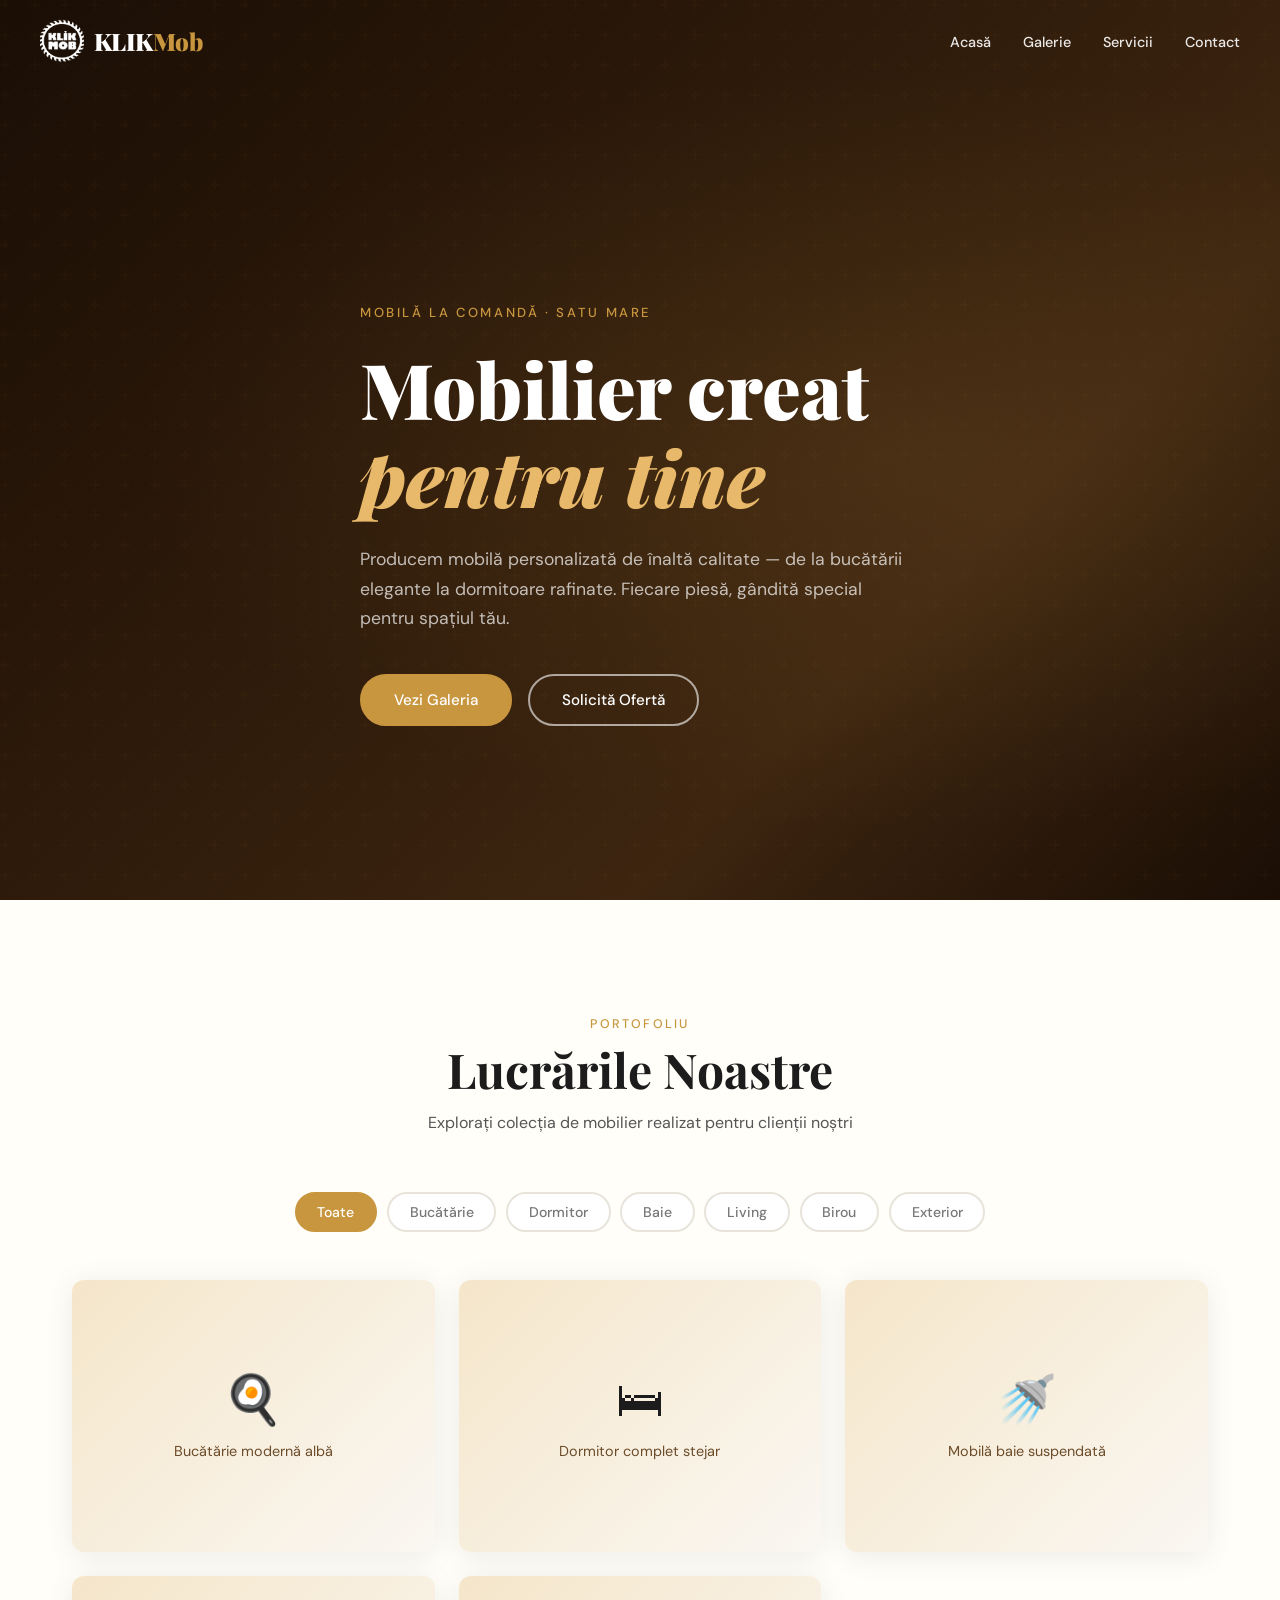
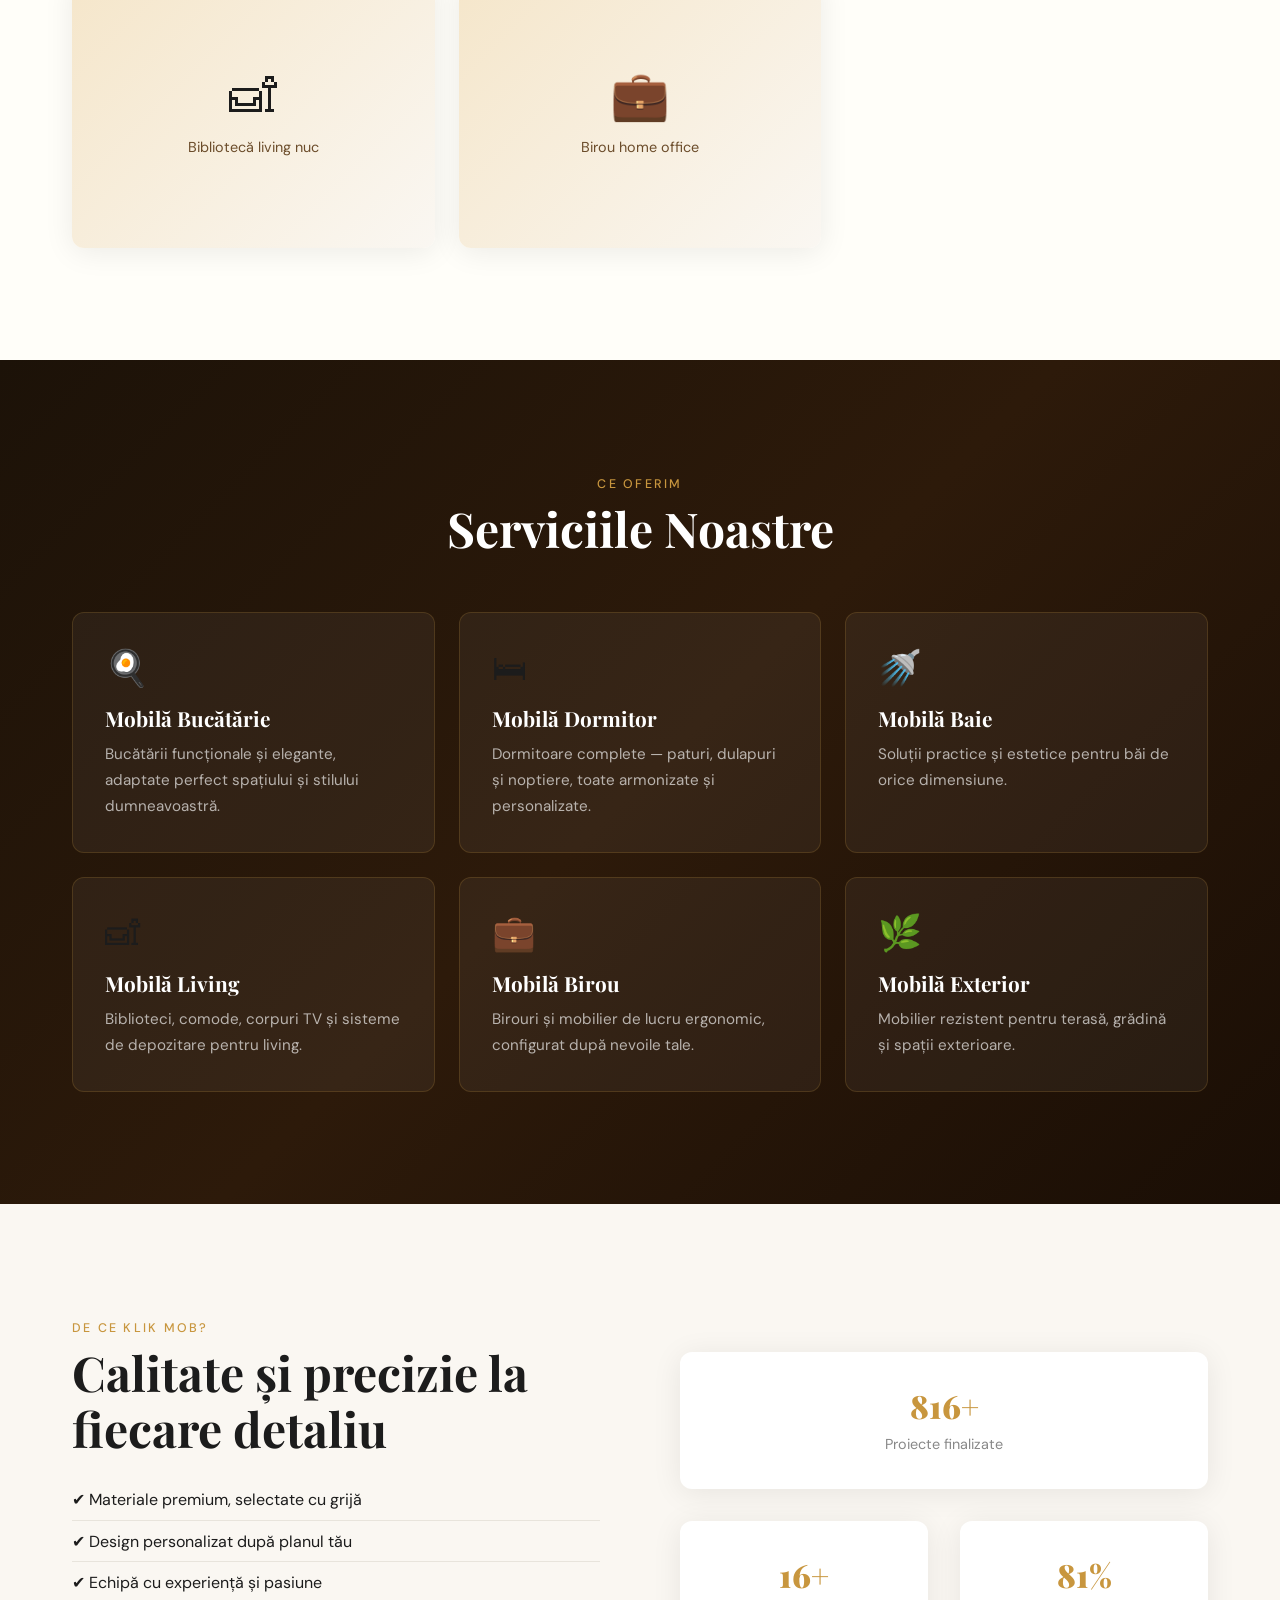
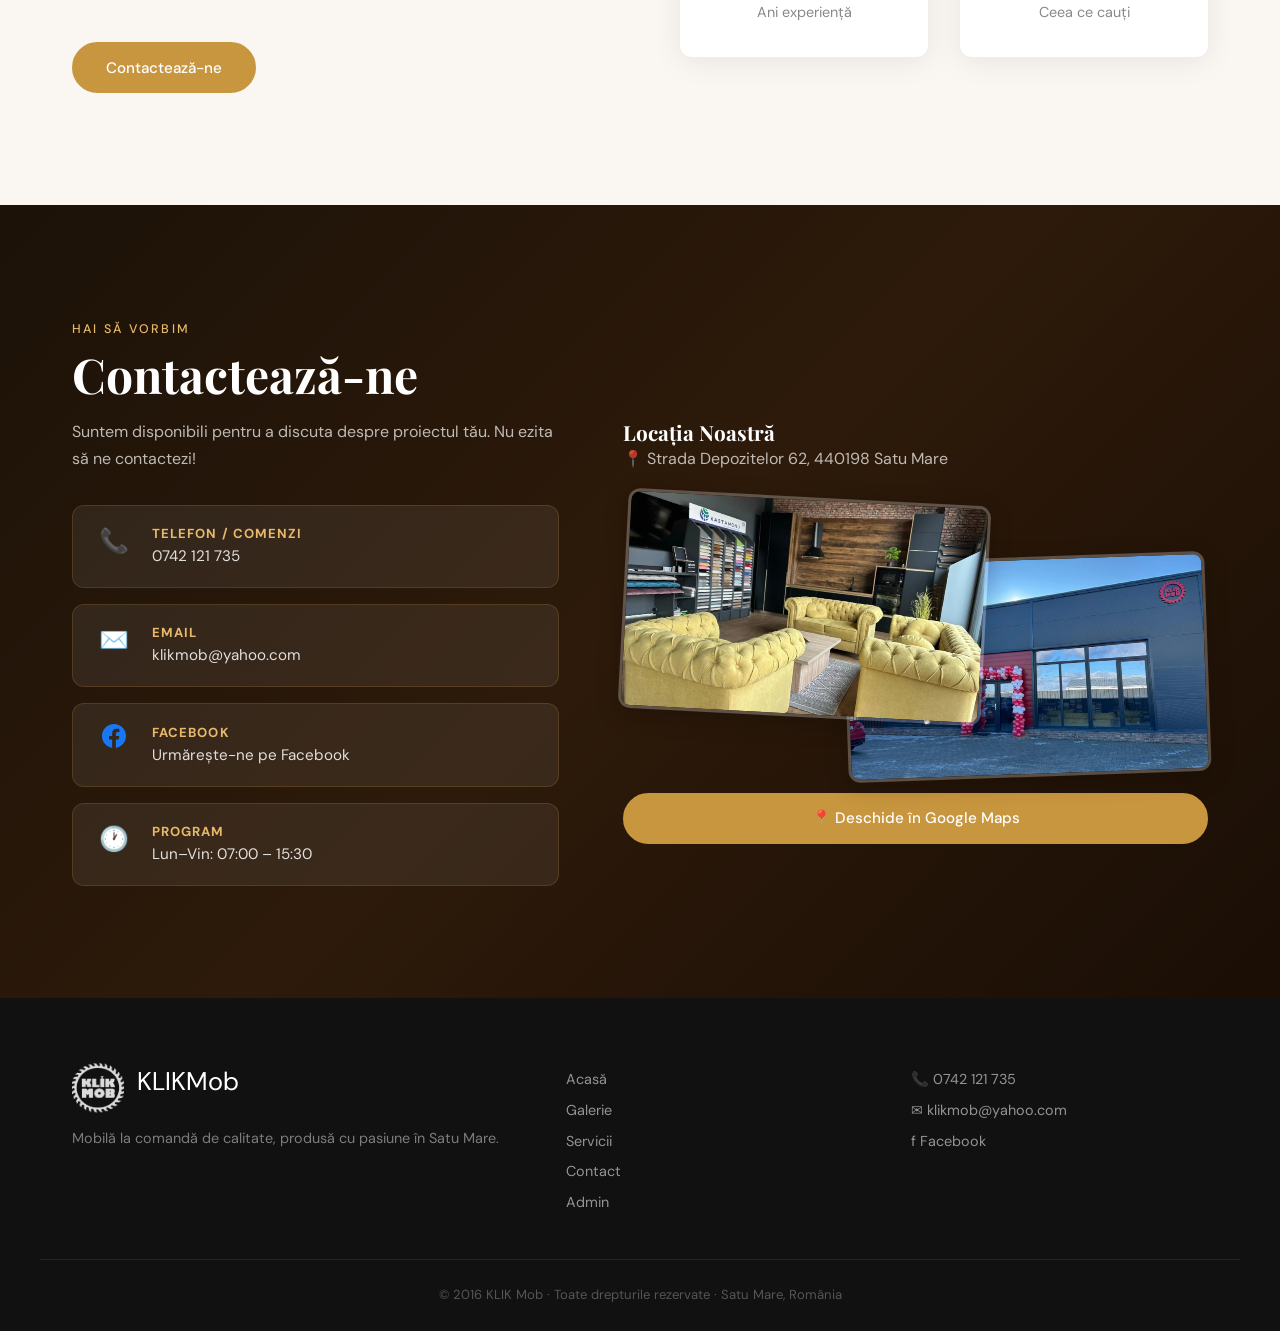
==== index.html @ 7dbe75e8 "Fix: URL curat fara .html si fara #hash" ====
<!DOCTYPE html>
<html lang="ro">

<head>
  <script>
    if (location.pathname.endsWith('index.html'))
      history.replaceState(null, '', '/');
  </script>


  <meta name="geo.region" content="RO-SM">
  <meta name="geo.placename" content="Satu Mare">
  <meta charset="UTF-8">
  <script>if (location.pathname.endsWith('index.html')) history.replaceState(null, '', '/');</script>
  <link rel="icon" type="image/png" href="favicon.png">
  <link rel="apple-touch-icon" href="logo.png">
  <meta name="viewport" content="width=device-width, initial-scale=1.0">
  <title>KLIK Mob — Mobilă la Comandă, Satu Mare</title>
  <meta name="description"
    content="KLIK Mob — mobilă la comandă de calitate în Satu Mare. Bucătării, dormitoare, băi și living personalizate. Contactați-ne la 0742 121 735.">
  <meta name="keywords" content="mobila la comanda, Satu Mare, bucatarie, dormitor, mobilier personalizat">
  <meta property="og:title" content="KLIK Mob — Mobilă la Comandă, Satu Mare">
  <meta property="og:description" content="Producem mobilă personalizată de înaltă calitate în Satu Mare.">
  <meta property="og:image" content="logo.png">
  <link rel="preconnect" href="https://fonts.googleapis.com">
  <link
    href="https://fonts.googleapis.com/css2?family=Playfair+Display:wght@400;700;900&family=DM+Sans:wght@300;400;500&display=swap"
    rel="stylesheet">
  <link rel="stylesheet" href="style.css">


</head>

<body>

  <!-- NAVBAR -->
  <nav class="navbar" id="navbar">
    <div class="nav-inner">
      <a href="#acasa" class="logo-link">
        <img src="logo.png" alt="KLIK Mob" class="nav-logo-img">
        <span class="logo-text">KLIK<em>Mob</em></span>
      </a>
      <button class="hamburger" id="hamburger" aria-label="Meniu">
        <span></span><span></span><span></span>
      </button>
      <ul class="nav-links" id="nav-links">
        <button class="menu-close" id="menuClose">✕</button>
        <li><a href="#acasa">Acasă</a></li>
        <li><a href="#galerie">Galerie</a></li>
        <li><a href="#servicii">Servicii</a></li>
        <li><a href="#contact">Contact</a></li>
      </ul>
    </div>
  </nav>

  <!-- HERO -->
  <section class="hero" id="acasa">
    <div class="hero-bg"></div>
    <div class="hero-content">
      <p class="hero-label">Mobilă la comandă · Satu Mare</p>
      <h1>Mobilier creat<br><em>pentru tine</em></h1>
      <p class="hero-sub">Producem mobilă personalizată de înaltă calitate — de la bucătării elegante la
        dormitoare rafinate. Fiecare piesă, gândită special pentru spațiul tău.</p>
      <div class="hero-btns">
        <a href="#galerie" class="btn btn-primary">Vezi Galeria</a>
        <a href="#contact" class="btn btn-outline">Solicită Ofertă</a>
      </div>
    </div>
  </section>

  <!-- GALERIE -->
  <section class="galerie-section" id="galerie">
    <div class="container">
      <div class="section-header">
        <span class="section-tag">Portofoliu</span>
        <h2>Lucrările Noastre</h2>
        <p>Explorați colecția de mobilier realizat pentru clienții noștri</p>
      </div>
      <div class="tabs">
        <button class="tab-btn active" data-cat="toate">Toate</button>
        <button class="tab-btn" data-cat="bucatarie">Bucătărie</button>
        <button class="tab-btn" data-cat="dormitor">Dormitor</button>
        <button class="tab-btn" data-cat="baie">Baie</button>
        <button class="tab-btn" data-cat="living">Living</button>
        <button class="tab-btn" data-cat="birou">Birou</button>
        <button class="tab-btn" data-cat="exterior">Exterior</button>
      </div>
      <div class="gallery-grid" id="gallery-grid">
        <div class="gallery-empty" id="gallery-empty" style="display:none;">
          <div class="empty-icon">🪑</div>
          <p>Nicio lucrare în această categorie momentan.</p>
        </div>
      </div>
    </div>
  </section>

  <!-- SERVICII -->
  <section class="servicii-section" id="servicii">
    <div class="container">
      <div class="section-header light">
        <span class="section-tag">Ce oferim</span>
        <h2>Serviciile Noastre</h2>
      </div>
      <div class="servicii-grid">
        <div class="serviciu-card">
          <div class="s-icon">🍳</div>
          <h3>Mobilă Bucătărie</h3>
          <p>Bucătării funcționale și elegante, adaptate perfect spațiului și stilului dumneavoastră.</p>
        </div>
        <div class="serviciu-card">
          <div class="s-icon">🛏</div>
          <h3>Mobilă Dormitor</h3>
          <p>Dormitoare complete — paturi, dulapuri și noptiere, toate armonizate și personalizate.</p>
        </div>
        <div class="serviciu-card">
          <div class="s-icon">🚿</div>
          <h3>Mobilă Baie</h3>
          <p>Soluții practice și estetice pentru băi de orice dimensiune.</p>
        </div>
        <div class="serviciu-card">
          <div class="s-icon">🛋</div>
          <h3>Mobilă Living</h3>
          <p>Biblioteci, comode, corpuri TV și sisteme de depozitare pentru living.</p>
        </div>
        <div class="serviciu-card">
          <div class="s-icon">💼</div>
          <h3>Mobilă Birou</h3>
          <p>Birouri și mobilier de lucru ergonomic, configurat după nevoile tale.</p>
        </div>
        <div class="serviciu-card">
          <div class="s-icon">🌿</div>
          <h3>Mobilă Exterior</h3>
          <p>Mobilier rezistent pentru terasă, grădină și spații exterioare.</p>
        </div>
      </div>
    </div>
  </section>

  <!-- DE CE NOI -->
  <section class="denoi-section">
    <div class="container denoi-inner">
      <div class="denoi-text">
        <span class="section-tag">De ce KLIK Mob?</span>
        <h2>Calitate și precizie la fiecare detaliu</h2>
        <ul class="check-list">
          <li>✔ Materiale premium, selectate cu grijă</li>
          <li>✔ Design personalizat după planul tău</li>
          <li>✔ Echipă cu experiență și pasiune</li>
          <!--<li>✔ Garanție și service post-vânzare</li>-->
        </ul>
        <a href="#contact" class="btn btn-primary">Contactează-ne</a>
      </div>
      <div class="denoi-stats">
        <div class="stat"><span class="stat-num" data-target="1000">0</span><span>+</span>
          <p>Proiecte finalizate</p>
        </div>
        <div class="stat"><span class="stat-num" data-target="20">0</span><span>+</span>
          <p>Ani experiență</p>
        </div>
        <div class="stat"><span class="stat-num" data-target="100">0</span><span>%</span>
          <p>Ceea ce cauți</p>
        </div>
      </div>
    </div>
  </section>

  <!-- CONTACT -->
  <section class="contact-section" id="contact">
    <div class="container contact-inner">

      <!-- STANGA: info contact -->
      <div class="contact-info">
        <span class="section-tag">Hai să vorbim</span>
        <h2>Contactează-ne</h2>
        <p>Suntem disponibili pentru a discuta despre proiectul tău. Nu ezita să ne contactezi!</p>
        <div class="contact-items">
          <a href="tel:0742121735" class="contact-item">
            <div class="c-icon">📞</div>
            <div>
              <strong>Telefon / Comenzi</strong>
              <span>0742 121 735</span>
            </div>
          </a>
          <a href="mailto:klikmob@yahoo.com" class="contact-item">
            <div class="c-icon">✉️</div>
            <div>
              <strong>Email</strong>
              <span>klikmob@yahoo.com</span>
            </div>
          </a>
          <a href="https://www.facebook.com/profile.php?id=100005519327804" target="_blank" class="contact-item">
            <div class="c-icon">
              <svg width="24" height="24" viewBox="0 0 24 24" fill="#1877F2" xmlns="http://www.w3.org/2000/svg">
                <path
                  d="M24 12.073c0-6.627-5.373-12-12-12s-12 5.373-12 12c0 5.99 4.388 10.954 10.125 11.854v-8.385H7.078v-3.47h3.047V9.43c0-3.007 1.792-4.669 4.533-4.669 1.312 0 2.686.235 2.686.235v2.953H15.83c-1.491 0-1.956.925-1.956 1.874v2.25h3.328l-.532 3.47h-2.796v8.385C19.612 23.027 24 18.062 24 12.073z" />
              </svg>
            </div>
            <div>
              <strong>Facebook</strong>
              <span>Urmărește-ne pe Facebook</span>
            </div>
          </a>
          <div class="contact-item">
            <div class="c-icon">🕐</div>
            <div>
              <strong>Program</strong>
              <span>Lun–Vin: 07:00 – 15:30</span>
            </div>
          </div>
        </div>
      </div>

      <!-- DREAPTA: locatie -->
      <div class="contact-map">
        <h3>Locația Noastră</h3>
        <p class="map-address">📍 Strada Depozitelor 62, 440198 Satu Mare</p>
        <div class="showroom-photos">
          <div class="showroom-photo showroom-top">
            <img src="showroom-interior.png" alt="Interior showroom KLIK Mob">
          </div>
          <div class="showroom-photo showroom-bottom">
            <img src="showroom-exterior.png" alt="Exterior showroom KLIK Mob">
          </div>
        </div>
        <a href="https://www.google.com/maps/place/KLIK+MOB/@47.7705233,22.8521067,17z/data=!3m1!4b1!4m6!3m5!1s0x4738077d5aed1965:0xda8eb084faf87229!8m2!3d47.7705233!4d22.8546816!16s%2Fg%2F11xz8t3p97?entry=ttu&g_ep=EgoyMDI2MDQwOC4wIKXMDSoASAFQAw%3D%3D"
          target="_blank" class="btn btn-primary"
          style="margin-top:1rem; width:100%; justify-content:center; display:flex;">
          📍 Deschide în Google Maps
        </a>
      </div>

    </div>
  </section>

  <!-- FOOTER -->
  <footer class="footer">
    <div class="container footer-inner">
      <div class="footer-brand">
        <div class="footer-logo-wrap">
          <img src="logo.png" alt="KLIK Mob" class="footer-logo-img">
          <div class="logo footer-logo-text">KLIK<span>Mob</span></div>
        </div>
        <p>Mobilă la comandă de calitate, produsă cu pasiune în Satu Mare.</p>
      </div>
      <div class="footer-links">
        <a href="#acasa">Acasă</a>
        <a href="#galerie">Galerie</a>
        <a href="#servicii">Servicii</a>
        <a href="#contact">Contact</a>
        <a href="admin.html">Admin</a>
      </div>
      <div class="footer-contact">
        <a href="tel:0742121735">📞 0742 121 735</a>
        <a href="mailto:klikmob@yahoo.com">✉ klikmob@yahoo.com</a>
        <a href="https://www.facebook.com/profile.php?id=100005519327804" target="_blank">f Facebook</a>
      </div>
    </div>
    <div class="footer-bottom">
      <p>© 2016 KLIK Mob · Toate drepturile rezervate · Satu Mare, România</p>
    </div>
  </footer>

  <!-- LIGHTBOX -->
  <div class="lightbox" id="lightbox">
    <button class="lightbox-close" id="lightboxClose">✕</button>
    <button class="lightbox-prev" id="lightboxPrev">‹</button>
    <button class="lightbox-next" id="lightboxNext">›</button>
    <img src="" alt="" id="lightboxImg">
    <div id="lightboxDots"></div>
    <div class="lightbox-caption" id="lightboxCaption"></div>
  </div>

  <script src="data.js"></script>
  <script src="main.js"></script>
</body>

</html>
---- style.css ----
/* =============================================
   KLIK Mob — CSS Principal
   Design: Rafinat, cald, cu accente aurii
   ============================================= */

:root {
  --cream: #FAF7F2;
  --warm-white: #FFFEF9;
  --charcoal: #1C1C1C;
  --dark: #111111;
  --gold: #C8963E;
  --gold-light: #E8B96A;
  --gold-pale: #F5E6CA;
  --brown: #6B4C2A;
  --grey: #888888;
  --grey-light: #E8E4DC;
  --font-display: 'Playfair Display', serif;
  --font-body: 'DM Sans', sans-serif;
  --radius: 12px;
  --shadow: 0 4px 30px rgba(0, 0, 0, 0.08);
  --shadow-hover: 0 12px 50px rgba(0, 0, 0, 0.15);
  --transition: 0.3s cubic-bezier(0.4, 0, 0.2, 1);
}

*,
*::before,
*::after {
  box-sizing: border-box;
  margin: 0;
  padding: 0;
}

html {
  scroll-behavior: smooth;
}

body {
  font-family: var(--font-body);
  background: var(--warm-white);
  color: var(--charcoal);
  overflow-x: hidden;
}

/* ---- TYPOGRAPHY ---- */
h1,
h2,
h3 {
  font-family: var(--font-display);
  line-height: 1.15;
}

h1 {
  font-size: clamp(2.8rem, 6vw, 5.5rem);
  font-weight: 900;
}

h2 {
  font-size: clamp(2rem, 4vw, 3rem);
  font-weight: 700;
}

h3 {
  font-size: 1.3rem;
  font-weight: 700;
}

p {
  line-height: 1.7;
  color: #555;
}

a {
  text-decoration: none;
  color: inherit;
}

.container {
  max-width: 1200px;
  margin: 0 auto;
  padding: 0 2rem;
}

/* ---- BUTTONS ---- */
.btn {
  display: inline-flex;
  align-items: center;
  justify-content: center;
  padding: 0.85rem 2rem;
  border-radius: 50px;
  font-family: var(--font-body);
  font-size: 0.95rem;
  font-weight: 500;
  cursor: pointer;
  transition: var(--transition);
  border: 2px solid transparent;
}

.btn-primary {
  background: var(--gold);
  color: #fff;
  border-color: var(--gold);
}

.btn-primary:hover {
  background: var(--brown);
  border-color: var(--brown);
  transform: translateY(-2px);
  box-shadow: 0 8px 25px rgba(200, 150, 62, 0.4);
}

.btn-outline {
  background: transparent;
  color: #fff;
  border-color: rgba(255, 255, 255, 0.6);
}

.btn-outline:hover {
  background: rgba(255, 255, 255, 0.15);
  border-color: #fff;
}

.full-width {
  width: 100%;
}

/* ---- SECTION HEADERS ---- */
.section-header {
  text-align: center;
  margin-bottom: 3.5rem;
}

.section-header p {
  max-width: 560px;
  margin: 0.75rem auto 0;
}

.section-header.light h2,
.section-header.light p {
  color: #fff;
}

.section-header.light p {
  color: rgba(255, 255, 255, 0.75);
}

.section-tag {
  display: inline-block;
  font-size: 0.78rem;
  font-weight: 500;
  letter-spacing: 0.18em;
  text-transform: uppercase;
  color: var(--gold);
  margin-bottom: 0.6rem;
}

/* ---- NAVBAR ---- */
.navbar {
  position: fixed;
  top: 0;
  left: 0;
  right: 0;
  z-index: 1000;
  padding: 1.2rem 2rem;
  transition: var(--transition);
  background: transparent;
}

.navbar.scrolled {
  background: rgba(255, 254, 249, 0.97);
  backdrop-filter: blur(12px);
  box-shadow: 0 2px 20px rgba(0, 0, 0, 0.08);
  padding: 0.8rem 2rem;
}

.nav-inner {
  max-width: 1200px;
  margin: 0 auto;
  display: flex;
  align-items: center;
  justify-content: space-between;
}

.logo-link {
  display: flex;
  align-items: center;
  gap: 0.6rem;
  text-decoration: none;
}

.nav-logo-img {
  width: 44px;
  height: 44px;
  object-fit: contain;
  filter: brightness(0) invert(1);
  transition: var(--transition);
}

.navbar.scrolled .nav-logo-img {
  filter: none drop-shadow(0 1px 3px rgba(0, 0, 0, 0.2));
}

.logo-text {
  font-family: var(--font-display);
  font-size: 1.5rem;
  font-weight: 900;
  color: #fff;
  letter-spacing: -0.02em;
}

.navbar.scrolled .logo-text {
  color: var(--charcoal);
}

.logo-text em {
  color: var(--gold);
  font-style: normal;
}

.footer-logo-wrap {
  display: flex;
  align-items: center;
  gap: 0.8rem;
  margin-bottom: 0.8rem;
}

.footer-logo-img {
  width: 52px;
  height: 52px;
  object-fit: contain;
  filter: brightness(0) invert(1);
  opacity: 0.85;
}

.footer-logo-text {
  font-size: 1.6rem !important;
}

.nav-links {
  list-style: none;
  display: flex;
  gap: 2rem;
  align-items: center;
}

.nav-links a {
  font-size: 0.9rem;
  font-weight: 500;
  color: rgba(255, 255, 255, 0.9);
  transition: var(--transition);
  position: relative;
}

.navbar.scrolled .nav-links a {
  color: var(--charcoal);
}

.nav-links a::after {
  content: '';
  position: absolute;
  bottom: -3px;
  left: 0;
  width: 0;
  height: 2px;
  background: var(--gold);
  transition: var(--transition);
}

.nav-links a:hover::after {
  width: 100%;
}

.nav-links a:hover {
  color: var(--gold);
}

.nav-admin {
  background: var(--gold) !important;
  color: #fff !important;
  padding: 0.45rem 1.1rem;
  border-radius: 20px;
  font-size: 0.82rem !important;
}

.nav-admin:hover {
  background: var(--brown) !important;
}

.hamburger {
  display: none;
  flex-direction: column;
  gap: 5px;
  cursor: pointer;
  background: none;
  border: none;
  padding: 4px;
}

.hamburger span {
  width: 24px;
  height: 2px;
  background: #fff;
  display: block;
  transition: var(--transition);
  border-radius: 2px;
}

.navbar.scrolled .hamburger span {
  background: var(--charcoal);
}

/* ---- HERO ---- */
.hero {
  min-height: 100vh;
  position: relative;
  display: flex;
  align-items: center;
  overflow: hidden;
}

.hero-bg {
  position: absolute;
  inset: 0;
  background: linear-gradient(135deg, #1a0e05 0%, #2d1a0a 40%, #3d2510 70%, #1a0e05 100%);
}

.hero-bg::before {
  content: '';
  position: absolute;
  inset: 0;
  background: url("data:image/svg+xml,%3Csvg width='60' height='60' viewBox='0 0 60 60' xmlns='http://www.w3.org/2000/svg'%3E%3Cg fill='none' fill-rule='evenodd'%3E%3Cg fill='%23C8963E' fill-opacity='0.04'%3E%3Cpath d='M36 34v-4h-2v4h-4v2h4v4h2v-4h4v-2h-4zm0-30V0h-2v4h-4v2h4v4h2V6h4V4h-4zM6 34v-4H4v4H0v2h4v4h2v-4h4v-2H6zM6 4V0H4v4H0v2h4v4h2V6h4V4H6z'/%3E%3C/g%3E%3C/g%3E%3C/svg%3E");
  opacity: 0.6;
}

.hero-bg::after {
  content: '';
  position: absolute;
  inset: 0;
  background: radial-gradient(ellipse at 70% 50%, rgba(200, 150, 62, 0.12) 0%, transparent 60%);
}

.hero-content {
  position: relative;
  z-index: 1;
  max-width: 1200px;
  margin: 0 auto;
  padding: 0 2rem;
  padding-top: 8rem;
}

.hero-label {
  font-size: 0.82rem;
  letter-spacing: 0.2em;
  text-transform: uppercase;
  color: var(--gold);
  margin-bottom: 1.2rem;
  font-weight: 500;
}

.hero-content h1 {
  color: #fff;
  margin-bottom: 1.5rem;
}

.hero-content h1 em {
  color: var(--gold-light);
  font-style: italic;
}

.hero-sub {
  max-width: 560px;
  font-size: 1.1rem;
  color: rgba(255, 255, 255, 0.7);
  margin-bottom: 2.5rem;
}

.hero-btns {
  display: flex;
  gap: 1rem;
  flex-wrap: wrap;
}

/* ---- GALLERY ---- */
.galerie-section {
  padding: 7rem 0;
  background: var(--warm-white);
}

.tabs {
  display: flex;
  gap: 0.6rem;
  justify-content: center;
  flex-wrap: wrap;
  margin-bottom: 3rem;
}

.tab-btn {
  padding: 0.55rem 1.3rem;
  border: 2px solid var(--grey-light);
  background: #fff;
  border-radius: 50px;
  font-family: var(--font-body);
  font-size: 0.88rem;
  font-weight: 500;
  cursor: pointer;
  color: #777;
  transition: var(--transition);
}

.tab-btn:hover,
.tab-btn.active {
  background: var(--gold);
  border-color: var(--gold);
  color: #fff;
}

.gallery-grid {
  display: grid;
  grid-template-columns: repeat(auto-fill, minmax(280px, 1fr));
  gap: 1.5rem;
}

.gallery-item {
  border-radius: var(--radius);
  overflow: hidden;
  cursor: pointer;
  box-shadow: var(--shadow);
  transition: var(--transition);
  position: relative;
  aspect-ratio: 4/3;
  animation: fadeIn 0.4s ease;
}

@keyframes fadeIn {
  from {
    opacity: 0;
    transform: translateY(15px)
  }

  to {
    opacity: 1;
    transform: none
  }
}

.gallery-item:hover {
  transform: translateY(-6px);
  box-shadow: var(--shadow-hover);
}

.gallery-item img {
  width: 100%;
  height: 100%;
  object-fit: cover;
  display: block;
  transition: transform 0.5s ease;
}

.gallery-item:hover img {
  transform: scale(1.05);
}

.gallery-item .item-overlay {
  position: absolute;
  bottom: 0;
  left: 0;
  right: 0;
  background: linear-gradient(transparent, rgba(0, 0, 0, 0.7));
  padding: 1.5rem 1rem 1rem;
  transform: translateY(100%);
  transition: var(--transition);
}

.gallery-item:hover .item-overlay {
  transform: none;
}

.item-overlay h4 {
  color: #fff;
  font-size: 0.95rem;
  margin-bottom: 0.2rem;
}

.item-overlay span {
  color: var(--gold-light);
  font-size: 0.78rem;
  letter-spacing: 0.1em;
  text-transform: uppercase;
}

.gallery-placeholder {
  background: linear-gradient(135deg, var(--gold-pale), var(--cream));
  width: 100%;
  height: 100%;
  display: flex;
  flex-direction: column;
  align-items: center;
  justify-content: center;
  font-size: 3rem;
}

.gallery-placeholder p {
  font-size: 0.9rem;
  color: var(--brown);
  margin-top: 0.5rem;
}

.gallery-empty {
  grid-column: 1/-1;
  text-align: center;
  padding: 4rem 2rem;
  color: var(--grey);
}

.empty-icon {
  font-size: 3rem;
  margin-bottom: 1rem;
}

/* ---- SERVICII ---- */
.servicii-section {
  padding: 7rem 0;
  background: linear-gradient(135deg, #1C1208 0%, #2d1a0a 50%, #1a0e05 100%);
}

.servicii-grid {
  display: grid;
  grid-template-columns: repeat(auto-fit, minmax(280px, 1fr));
  gap: 1.5rem;
}

.serviciu-card {
  background: rgba(255, 255, 255, 0.05);
  border: 1px solid rgba(200, 150, 62, 0.2);
  border-radius: var(--radius);
  padding: 2rem;
  transition: var(--transition);
}

.serviciu-card:hover {
  background: rgba(200, 150, 62, 0.1);
  border-color: var(--gold);
  transform: translateY(-4px);
}

.s-icon {
  font-size: 2.2rem;
  margin-bottom: 1rem;
}

.serviciu-card h3 {
  color: #fff;
  margin-bottom: 0.7rem;
}

.serviciu-card p {
  color: rgba(255, 255, 255, 0.65);
  font-size: 0.95rem;
}

/* ---- DE CE NOI ---- */
.denoi-section {
  padding: 7rem 0;
  background: var(--cream);
}

.denoi-inner {
  display: grid;
  grid-template-columns: 1fr 1fr;
  gap: 5rem;
  align-items: center;
}

.denoi-text h2 {
  margin-bottom: 1.5rem;
}

.check-list {
  list-style: none;
  margin-bottom: 2.5rem;
}

.check-list li {
  padding: 0.6rem 0;
  border-bottom: 1px solid var(--grey-light);
  font-size: 1rem;
  color: var(--charcoal);
  font-weight: 400;
}

.check-list li:last-child {
  border-bottom: none;
}

.denoi-stats {
  display: grid;
  grid-template-columns: 1fr 1fr;
  gap: 2rem;
}

.stat {
  background: #fff;
  border-radius: var(--radius);
  padding: 2rem;
  text-align: center;
  box-shadow: var(--shadow);
}

.stat:first-child {
  grid-column: 1/-1;
}

.stat-num {
  font-family: var(--font-display);
  font-size: 3.5rem;
  font-weight: 900;
  color: var(--gold);
}

.stat>span {
  font-size: 2rem;
  color: var(--gold);
  font-family: var(--font-display);
  font-weight: 900;
}

.stat p {
  font-size: 0.9rem;
  color: var(--grey);
  margin-top: 0.3rem;
}

/* ---- LOCATIE ---- */
.locatie-section {
  padding: 7rem 0;
  background: var(--warm-white);
}

.map-wrapper {
  border-radius: var(--radius);
  overflow: hidden;
  box-shadow: var(--shadow-hover);
  position: relative;
  min-height: 450px;
}

.map-wrapper iframe {
  display: block;
  border-radius: var(--radius);
}

.map-fallback {
  position: absolute;
  inset: 0;
  background: var(--gold-pale);
  display: flex;
  align-items: center;
  justify-content: center;
  display: none;
}

.pin-icon {
  font-size: 4rem;
  margin-bottom: 1rem;
}

.map-pin-display {
  text-align: center;
}

.map-pin-display h3 {
  font-size: 1.8rem;
  margin-bottom: 0.5rem;
}

/* ---- CONTACT ---- */
.contact-section {
  padding: 7rem 0;
  background: var(--cream);
}

.contact-inner {
  display: grid;
  grid-template-columns: 1fr 1.2fr;
  gap: 4rem;
  align-items: flex-start;
}

.contact-info h2 {
  margin-bottom: 1rem;
}

.contact-info>p {
  margin-bottom: 2rem;
}

.contact-items {
  display: flex;
  flex-direction: column;
  gap: 1rem;
}

.contact-item {
  display: flex;
  align-items: flex-start;
  gap: 1rem;
  padding: 1.2rem;
  background: #fff;
  border-radius: var(--radius);
  box-shadow: var(--shadow);
  transition: var(--transition);
}

a.contact-item:hover {
  transform: translateX(4px);
  box-shadow: var(--shadow-hover);
}

.c-icon {
  font-size: 1.5rem;
  flex-shrink: 0;
  width: 44px;
  text-align: center;
}

.contact-item strong {
  display: block;
  font-size: 0.82rem;
  color: var(--grey);
  text-transform: uppercase;
  letter-spacing: 0.08em;
  margin-bottom: 0.2rem;
}

.contact-item span {
  font-size: 0.95rem;
  color: var(--charcoal);
  line-height: 1.5;
}

.contact-form-wrap {
  background: #fff;
  border-radius: var(--radius);
  padding: 2.5rem;
  box-shadow: var(--shadow);
}

.contact-form h3 {
  margin-bottom: 1.8rem;
  font-size: 1.4rem;
}

.form-group {
  margin-bottom: 1.2rem;
}

.form-group label {
  display: block;
  font-size: 0.85rem;
  font-weight: 500;
  margin-bottom: 0.4rem;
  color: #444;
}

.form-group input,
.form-group select,
.form-group textarea {
  width: 100%;
  padding: 0.8rem 1rem;
  border: 2px solid var(--grey-light);
  border-radius: 8px;
  font-family: var(--font-body);
  font-size: 0.95rem;
  color: var(--charcoal);
  background: var(--warm-white);
  transition: var(--transition);
  outline: none;
}

.form-group input:focus,
.form-group select:focus,
.form-group textarea:focus {
  border-color: var(--gold);
  background: #fff;
}

.form-success {
  display: none;
  text-align: center;
  margin-top: 1rem;
  color: #2d7a2d;
  font-weight: 500;
  padding: 1rem;
  background: #e8f5e9;
  border-radius: 8px;
}

/* ---- FOOTER ---- */
.footer {
  background: var(--dark);
  padding: 4rem 0 0;
}

.footer-inner {
  display: grid;
  grid-template-columns: 1.5fr 1fr 1fr;
  gap: 3rem;
  padding-bottom: 3rem;
  border-bottom: 1px solid rgba(255, 255, 255, 0.08);
}

.footer-brand .logo {
  color: #fff;
  font-size: 1.8rem;
  margin-bottom: 0.8rem;
  display: block;
}

.footer-brand p {
  color: rgba(255, 255, 255, 0.45);
  font-size: 0.9rem;
  line-height: 1.6;
}

.footer-links,
.footer-contact {
  display: flex;
  flex-direction: column;
  gap: 0.8rem;
  margin-top: 0.5rem;
}

.footer-links a,
.footer-contact a {
  color: rgba(255, 255, 255, 0.55);
  font-size: 0.9rem;
  transition: var(--transition);
}

.footer-links a:hover,
.footer-contact a:hover {
  color: var(--gold);
}

.footer-bottom {
  text-align: center;
  padding: 1.5rem;
  color: rgba(255, 255, 255, 0.3);
  font-size: 0.82rem;
}

/* ---- LIGHTBOX ---- */
.lightbox {
  display: none;
  position: fixed;
  inset: 0;
  z-index: 9999;
  background: rgba(0, 0, 0, 0.95);
  align-items: center;
  justify-content: center;
}

.lightbox.open {
  display: flex;
}

.lightbox img {
  max-width: 90vw;
  max-height: 85vh;
  object-fit: contain;
  border-radius: 8px;
}

.lightbox-close,
.lightbox-prev,
.lightbox-next {
  position: absolute;
  background: rgba(255, 255, 255, 0.1);
  border: none;
  color: #fff;
  cursor: pointer;
  border-radius: 50%;
  width: 48px;
  height: 48px;
  font-size: 1.4rem;
  display: flex;
  align-items: center;
  justify-content: center;
  transition: var(--transition);
}

.lightbox-close:hover,
.lightbox-prev:hover,
.lightbox-next:hover {
  background: var(--gold);
}

.lightbox-close {
  top: 1.5rem;
  right: 1.5rem;
}

.lightbox-prev {
  left: 1.5rem;
  top: 50%;
  transform: translateY(-50%);
  font-size: 2rem;
}

.lightbox-next {
  right: 1.5rem;
  top: 50%;
  transform: translateY(-50%);
  font-size: 2rem;
}

.lightbox-caption {
  position: absolute;
  bottom: 2rem;
  left: 50%;
  transform: translateX(-50%);
  color: rgba(255, 255, 255, 0.7);
  font-size: 0.9rem;
  text-align: center;
}

/* ---- RESPONSIVE ---- */
@media (max-width: 900px) {
  .denoi-inner {
    grid-template-columns: 1fr;
    gap: 3rem;
  }

  .contact-inner {
    grid-template-columns: 1fr;
  }

  .footer-inner {
    grid-template-columns: 1fr 1fr;
  }
}

@media (max-width: 768px) {
  .hamburger {
    display: flex;
  }

  .nav-links {
    position: fixed !important;
    top: 0 !important;
    left: 0 !important;
    right: 0 !important;
    bottom: 0 !important;
    width: 100% !important;
    height: 100% !important;
    z-index: 999;
    background: var(--dark);
    flex-direction: column;
    justify-content: center;
    align-items: center;
    gap: 2rem;
    transform: translateX(100%);
    transition: var(--transition);
    overflow: hidden !important;
    touch-action: none;
  }

  .nav-links.open {
    transform: none;
    position: fixed;
    top: 0;
    left: 0;
    right: 0;
    bottom: 0;
  }

  .nav-links a {
    color: #fff !important;
    font-size: 1.2rem;
  }

  .footer-inner {
    grid-template-columns: 1fr;
  }

  .denoi-stats {
    grid-template-columns: 1fr;
  }

  .stat:first-child {
    grid-column: auto;
  }
}

@media (max-width: 480px) {
  .gallery-grid {
    grid-template-columns: 1fr 1fr;
  }

  .hero-btns {
    flex-direction: column;
  }

  .tabs {
    gap: 0.4rem;
  }

  .tab-btn {
    padding: 0.45rem 0.9rem;
    font-size: 0.8rem;
  }
}

/* ---- GALLERY IMAGE COUNT BADGE ---- */
.gallery-img-count {
  position: absolute;
  top: 0.6rem;
  right: 0.6rem;
  background: rgba(0, 0, 0, 0.6);
  color: #fff;
  font-size: 0.75rem;
  padding: 0.25rem 0.6rem;
  border-radius: 20px;
}

/* ---- LIGHTBOX DOTS ---- */
#lightboxDots {
  position: absolute;
  bottom: 1rem;
  left: 50%;
  transform: translateX(-50%);
  display: flex;
  gap: 0.5rem;
}

.lb-dot {
  width: 8px;
  height: 8px;
  border-radius: 50%;
  background: rgba(255, 255, 255, 0.4);
  cursor: pointer;
  transition: var(--transition);
}

.lb-dot.active {
  background: var(--gold);
  transform: scale(1.3);
}

.showroom-photos {
  position: relative;
  height: 280px;
  margin-bottom: 1rem;
  margin-top: 1.5rem;
  /* Aici am mărit spațiul pentru a preveni suprapunerea */
}

.showroom-photo {
  position: absolute;
  width: 62%;
  height: 220px;
  border-radius: 12px;
  overflow: hidden;
  border: 3px solid #fff;
  box-shadow: 0 6px 24px rgba(0, 0, 0, 0.2);
}

.showroom-photo img {
  width: 100%;
  height: 100%;
  object-fit: cover;
  display: block;
}

.showroom-top {
  left: 0;
  top: 0;
  transform: rotate(3deg);
  z-index: 2;
}

.showroom-bottom {
  right: 0;
  bottom: 0;
  transform: rotate(-2deg);
  z-index: 1;
}

.contact-map {
  padding-top: 0;
}

/* Aliniere la nivelul paragrafului pe desktop */
@media (min-width: 901px) {
  .contact-map {
    margin-top: 6.5rem;
  }
}

/* Păstrăm o spațiere normală când elementele se așază unul sub altul pe mobil */
@media (max-width: 900px) {
  .contact-map {
    margin-top: 2rem;
  }
}

/* ---- WATERMARK LOGO ---- */
.watermark-logo {
  position: absolute;
  bottom: 10px;
  right: 10px;
  width: 18%;
  pointer-events: none;
  z-index: 3;
  opacity: 0.22;
}

.watermark-logo img {
  width: 100%;
  height: auto;
  display: block;
  filter: brightness(0) invert(1);
}

/* ---- CONTACT FUNDAL MARO ---- */
.contact-section {
  background: linear-gradient(135deg, #1C1208 0%, #2d1a0a 50%, #1a0e05 100%) !important;
}

.contact-section .section-tag {
  color: var(--gold-light);
}

.contact-section .contact-info h2,
.contact-map h3 {
  color: #fff;
}

.contact-section .contact-info>p,
.contact-map .map-address {
  color: rgba(255, 255, 255, 0.7);
}

.contact-item {
  background: rgba(255, 255, 255, 0.07) !important;
  border: 1px solid rgba(200, 150, 62, 0.2) !important;
  box-shadow: none !important;
}

.contact-item strong {
  color: var(--gold-light) !important;
}

.contact-item span {
  color: rgba(255, 255, 255, 0.85) !important;
}

a.contact-item:hover {
  background: rgba(200, 150, 62, 0.15) !important;
  border-color: var(--gold) !important;
}

.showroom-photo {
  border-color: rgba(255, 255, 255, 0.25) !important;
}

/* ---- NAVBAR LOGO NEGRU LA SCROLL ---- */
.navbar.scrolled .nav-logo-img {
  filter: brightness(0) !important;
}

/* ---- SERVICIU CARD - fara highlight ---- */
.serviciu-card {
  user-select: none;
  -webkit-user-select: none;
  -webkit-tap-highlight-color: transparent;
  cursor: default;
}





/* ---- LIGHTBOX WATERMARK ---- */
.lightbox-watermark {
  position: fixed;
  pointer-events: none;
  z-index: 10001;
  opacity: 0.22;
  filter: brightness(0) invert(1);
  background: url('logo.png') center/contain no-repeat;
}

/* ---- HAMBURGER MENU FIX ---- */


.menu-close {
  display: none;
  position: absolute;
  top: 1.5rem;
  right: 1.5rem;
  background: rgba(255, 255, 255, 0.1);
  border: none;
  color: #fff;
  font-size: 1.8rem;
  cursor: pointer;
  z-index: 1000;
  line-height: 1;
  padding: 0.5rem 0.8rem;
  border-radius: 50%;
  transition: var(--transition);
}

.menu-close:hover {
  background: var(--gold);
}

@media (max-width: 768px) {
  .menu-close {
    display: block;
  }
}

/* ---- MENU OPEN - fara position fixed ---- */
body.menu-open {
  overflow: hidden;
}

/* ---- PAGINATIE GALERIE ---- */
.gallery-pagination {
  display: flex;
  align-items: center;
  justify-content: center;
  gap: 1.5rem;
  margin-top: 2.5rem;
  padding: 0.5rem;
}

.pag-btn {
  width: 44px;
  height: 44px;
  border-radius: 50%;
  border: 2px solid var(--gold);
  background: transparent;
  color: var(--gold);
  font-size: 1.5rem;
  cursor: pointer;
  display: flex;
  align-items: center;
  justify-content: center;
  transition: var(--transition);
  font-family: var(--font-body);
  line-height: 1;
}

.pag-btn:hover:not(:disabled) {
  background: var(--gold);
  color: #fff;
  transform: scale(1.1);
}

.pag-btn:disabled {
  opacity: 0.3;
  cursor: default;
  border-color: var(--grey);
  color: var(--grey);
}

.pag-info {
  font-family: var(--font-display);
  font-size: 1.1rem;
  font-weight: 700;
  color: var(--charcoal);
  min-width: 60px;
  text-align: center;
}
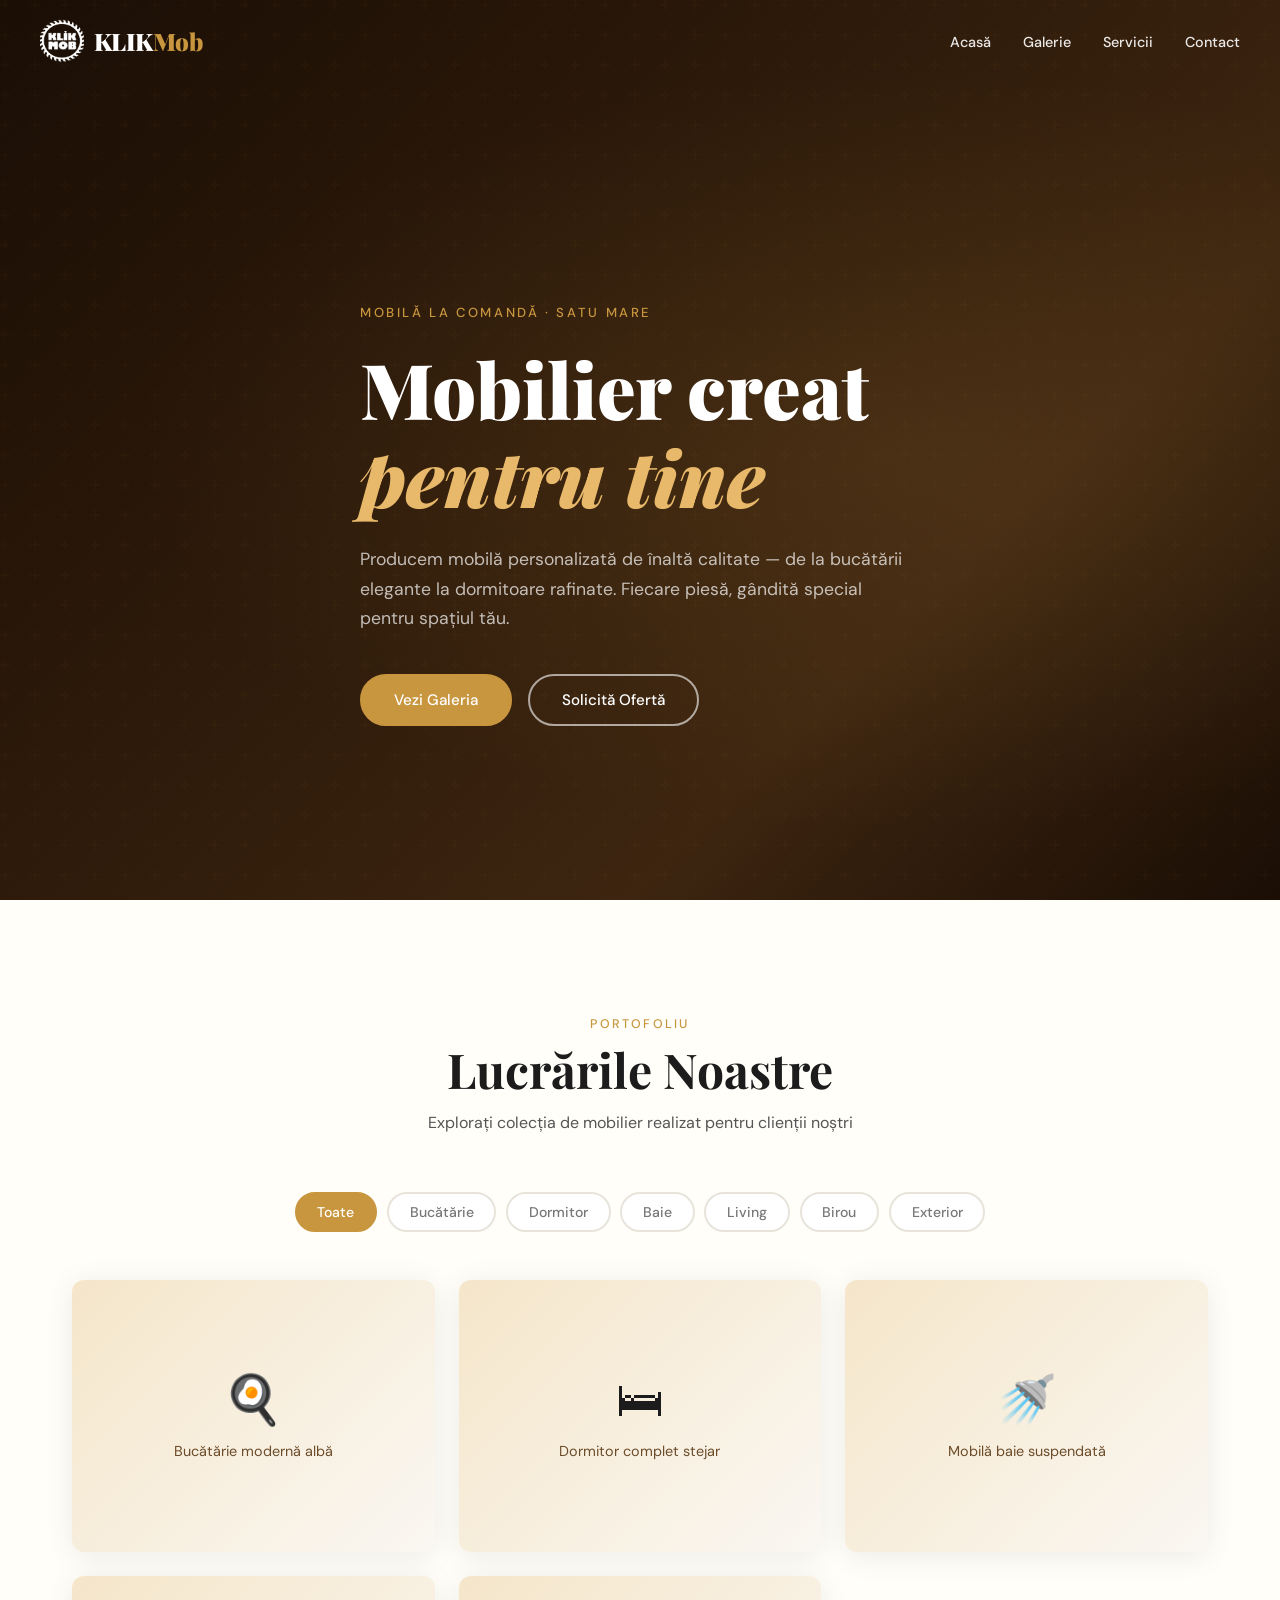
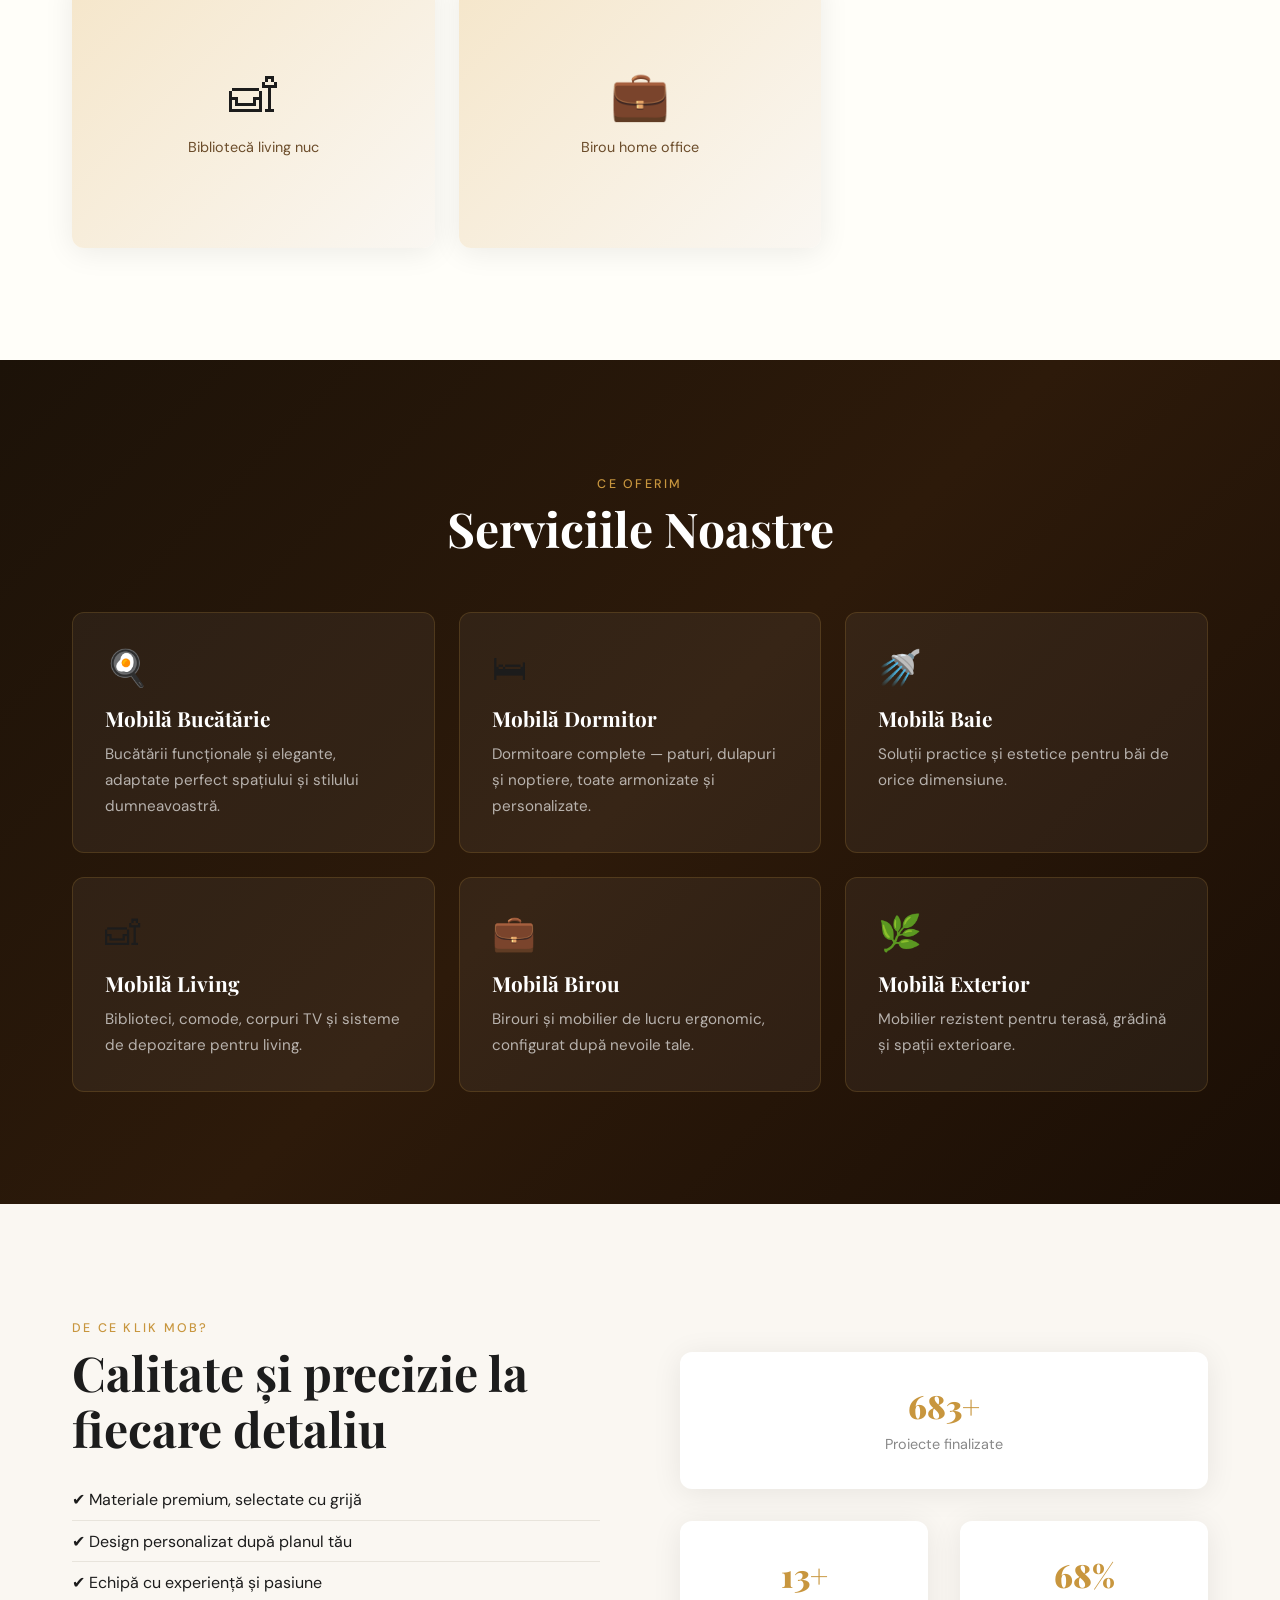
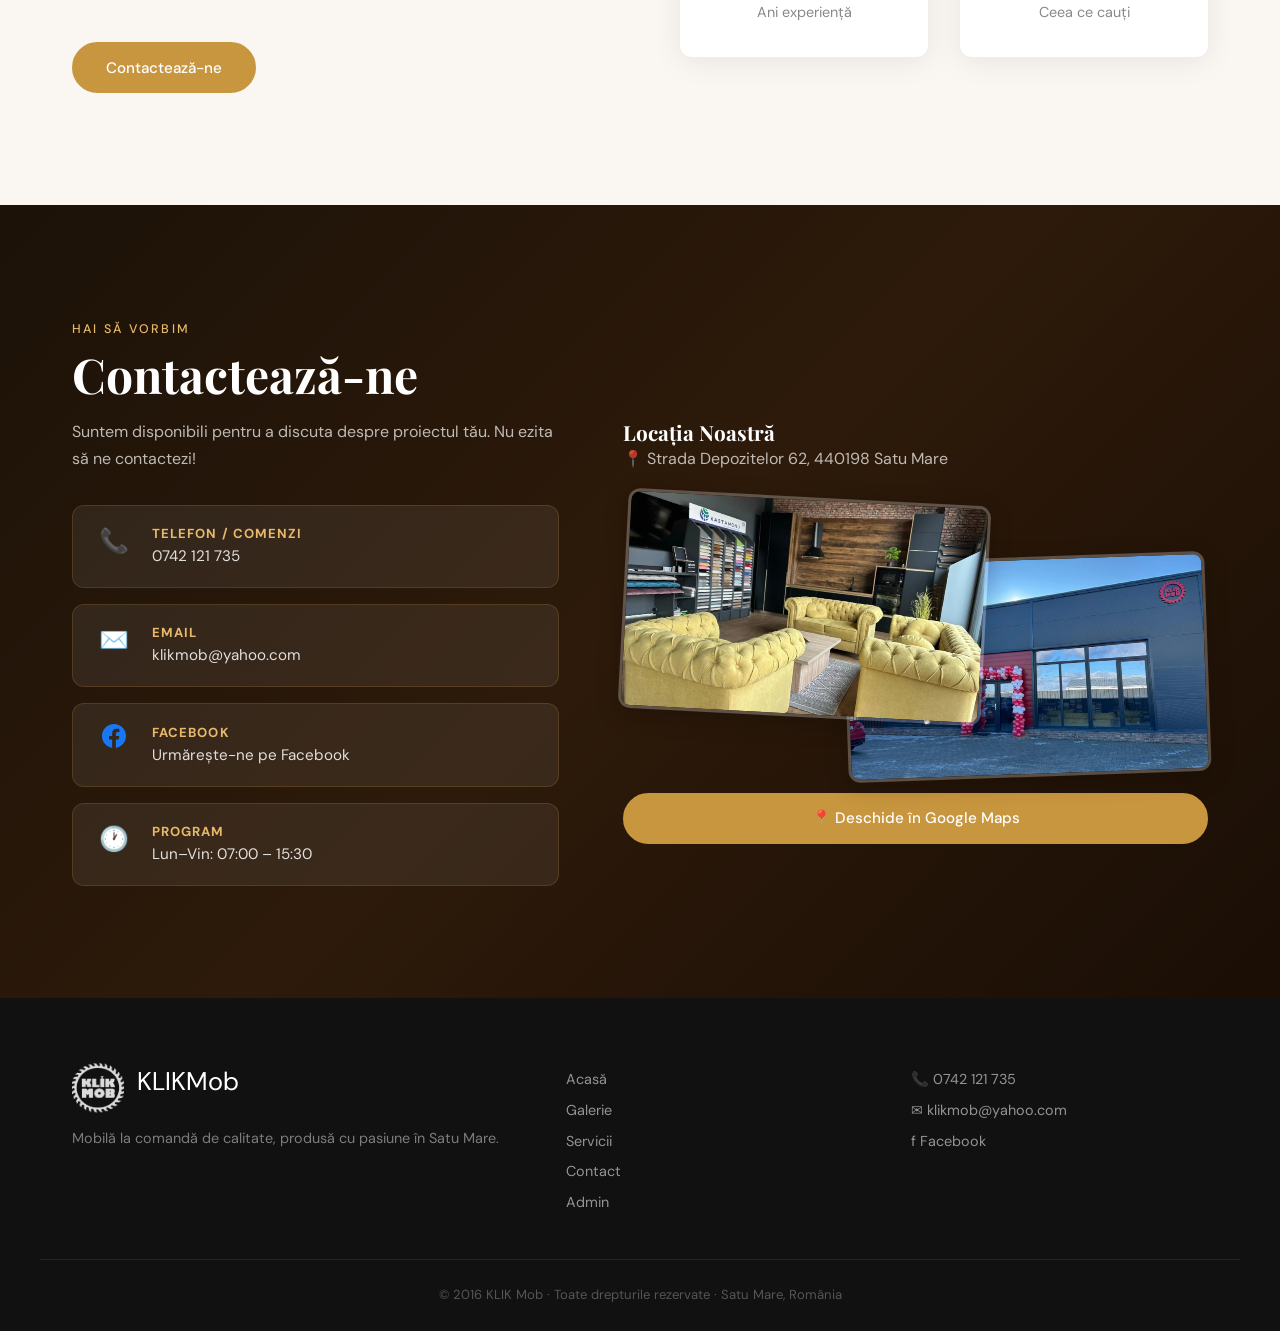
==== commit 4b4c005d: "Fix: URL curat fara .html si fara #hash" ====
--- a/index.html
+++ b/index.html
@@ -2,12 +2,6 @@
 <html lang="ro">
 
 <head>
-  <script>
-    if (location.pathname.endsWith('index.html'))
-      history.replaceState(null, '', '/');
-  </script>
-
-
   <meta name="geo.region" content="RO-SM">
   <meta name="geo.placename" content="Satu Mare">
   <meta charset="UTF-8">
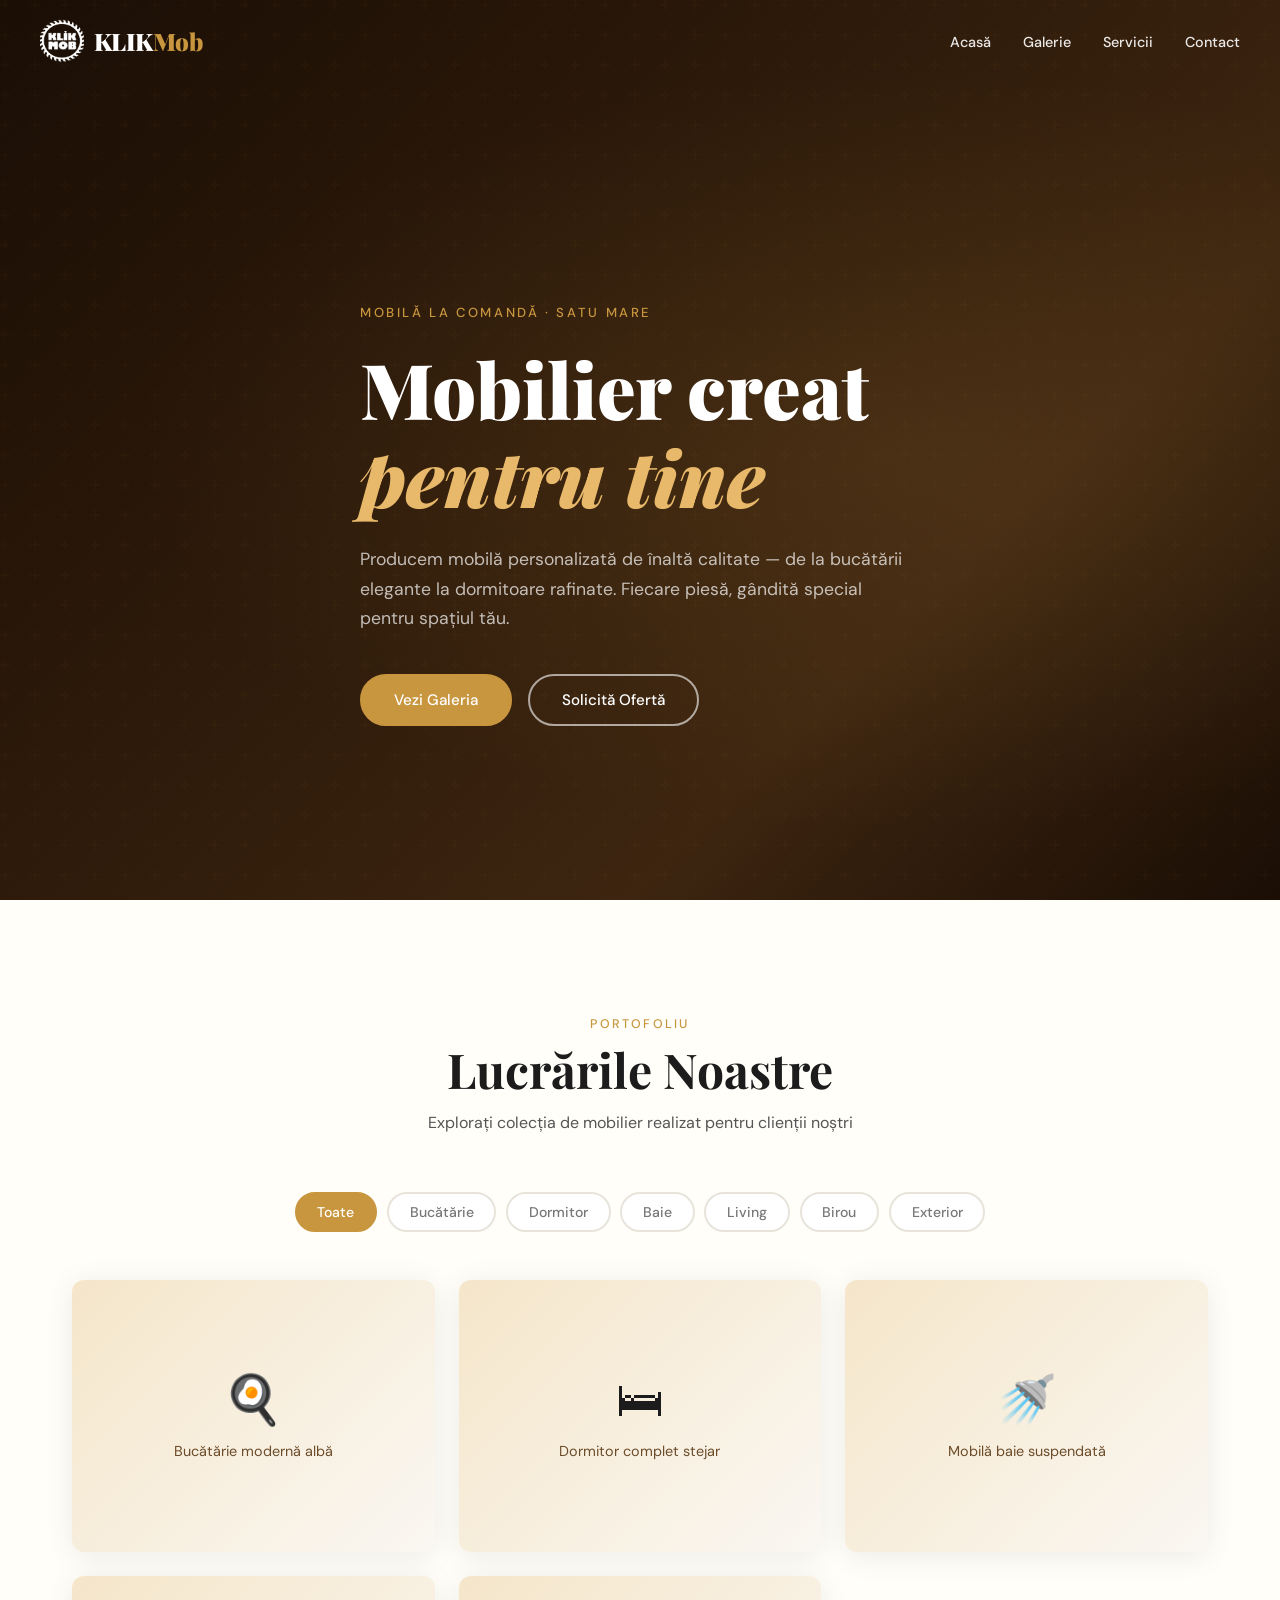
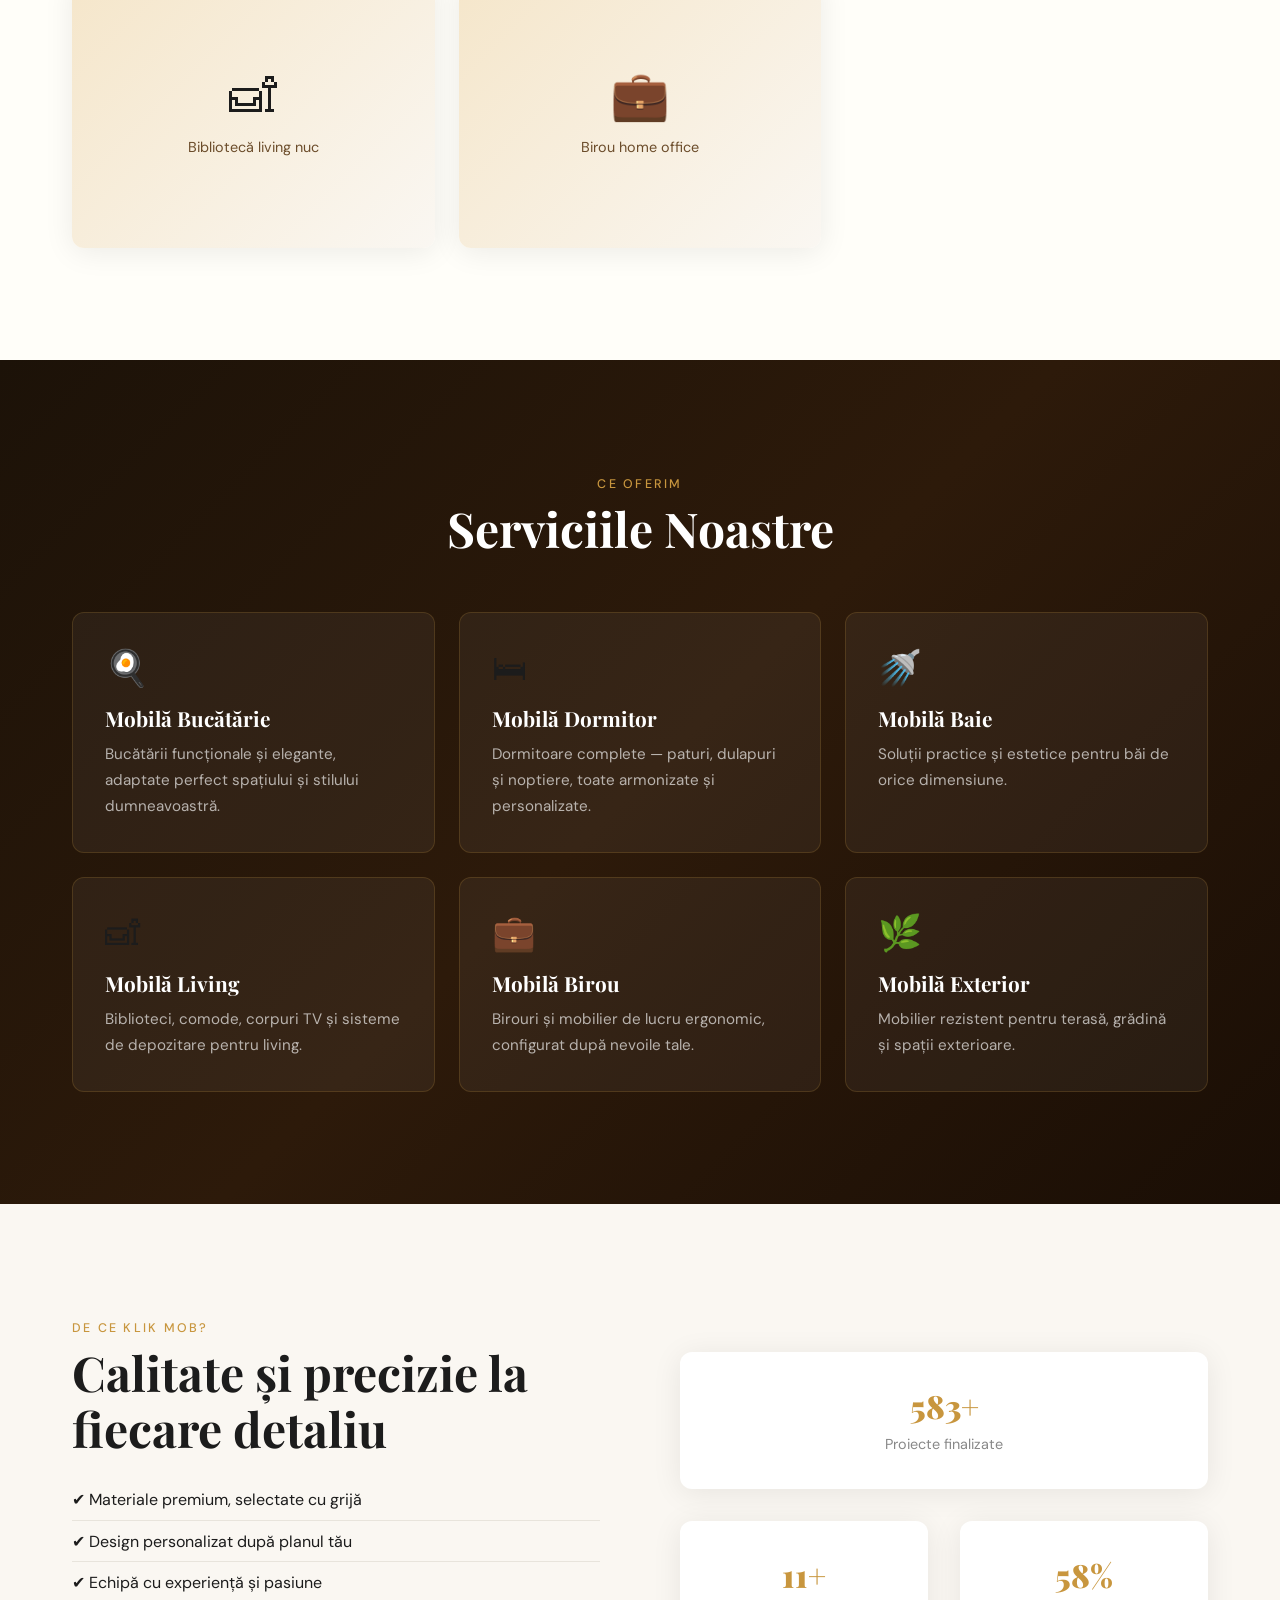
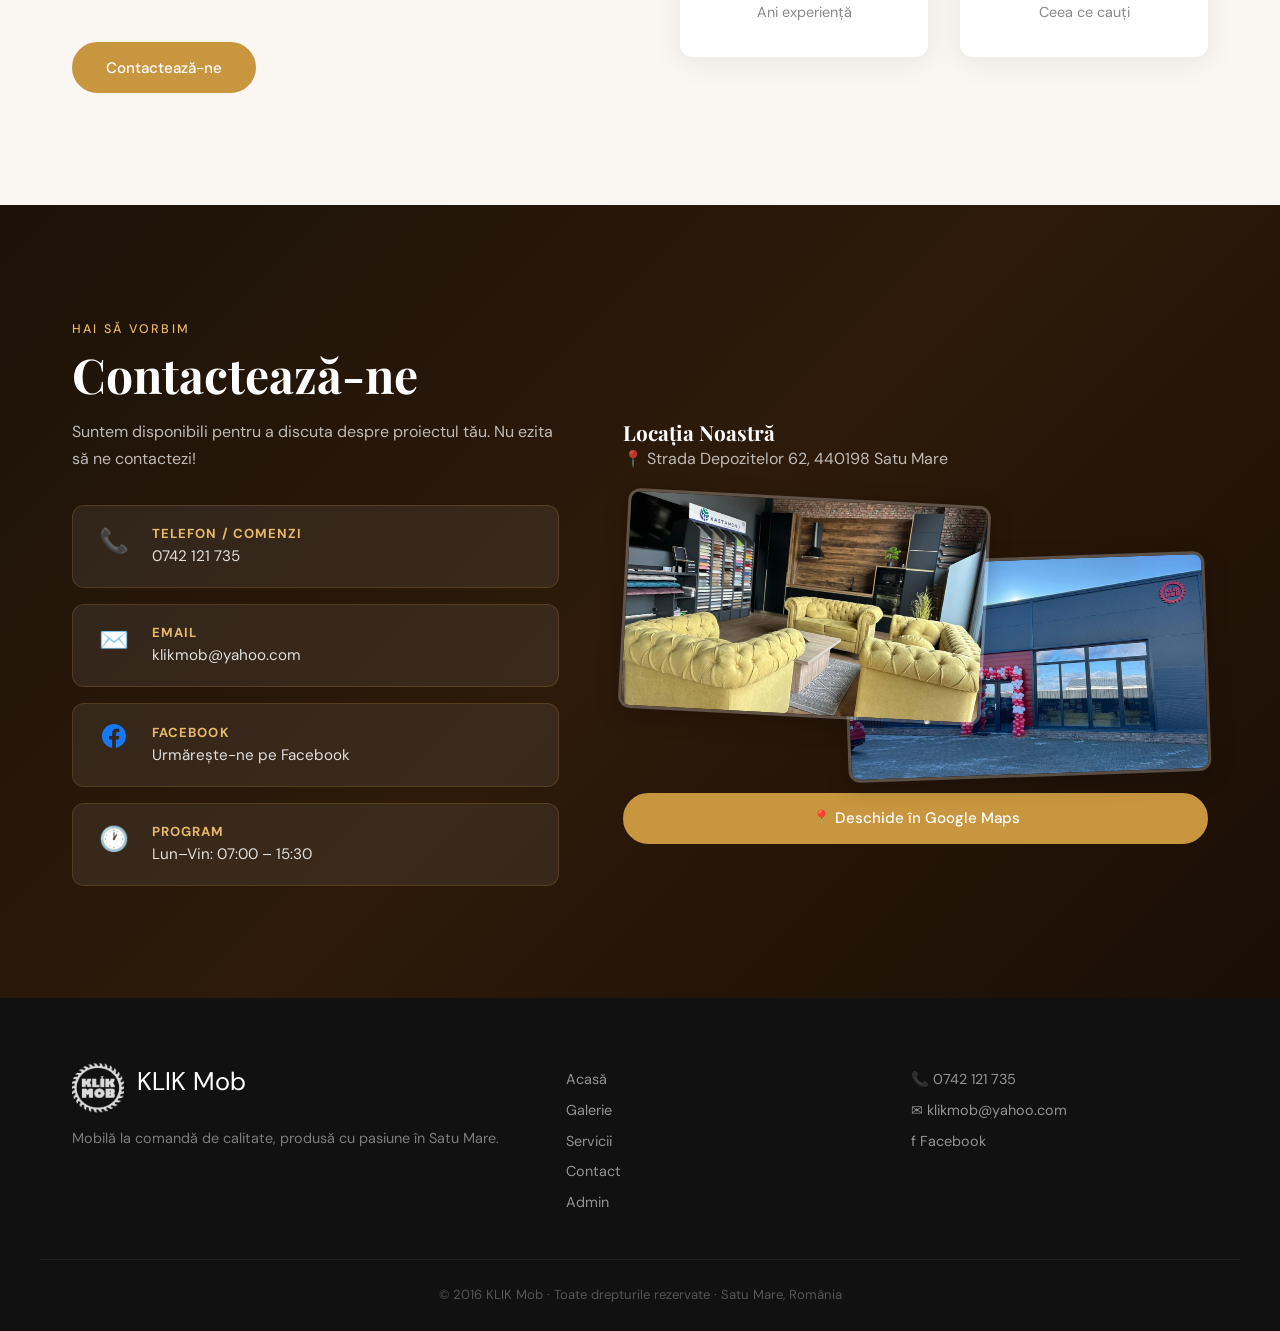
==== commit a7467aa3: "FIX: footer KLIKMob -> KLIK Mob" ====
--- a/index.html
+++ b/index.html
@@ -232,7 +232,7 @@
       <div class="footer-brand">
         <div class="footer-logo-wrap">
           <img src="logo.png" alt="KLIK Mob" class="footer-logo-img">
-          <div class="logo footer-logo-text">KLIK<span>Mob</span></div>
+          <div class="logo footer-logo-text">KLIK<span> Mob</span></div>
         </div>
         <p>Mobilă la comandă de calitate, produsă cu pasiune în Satu Mare.</p>
       </div>
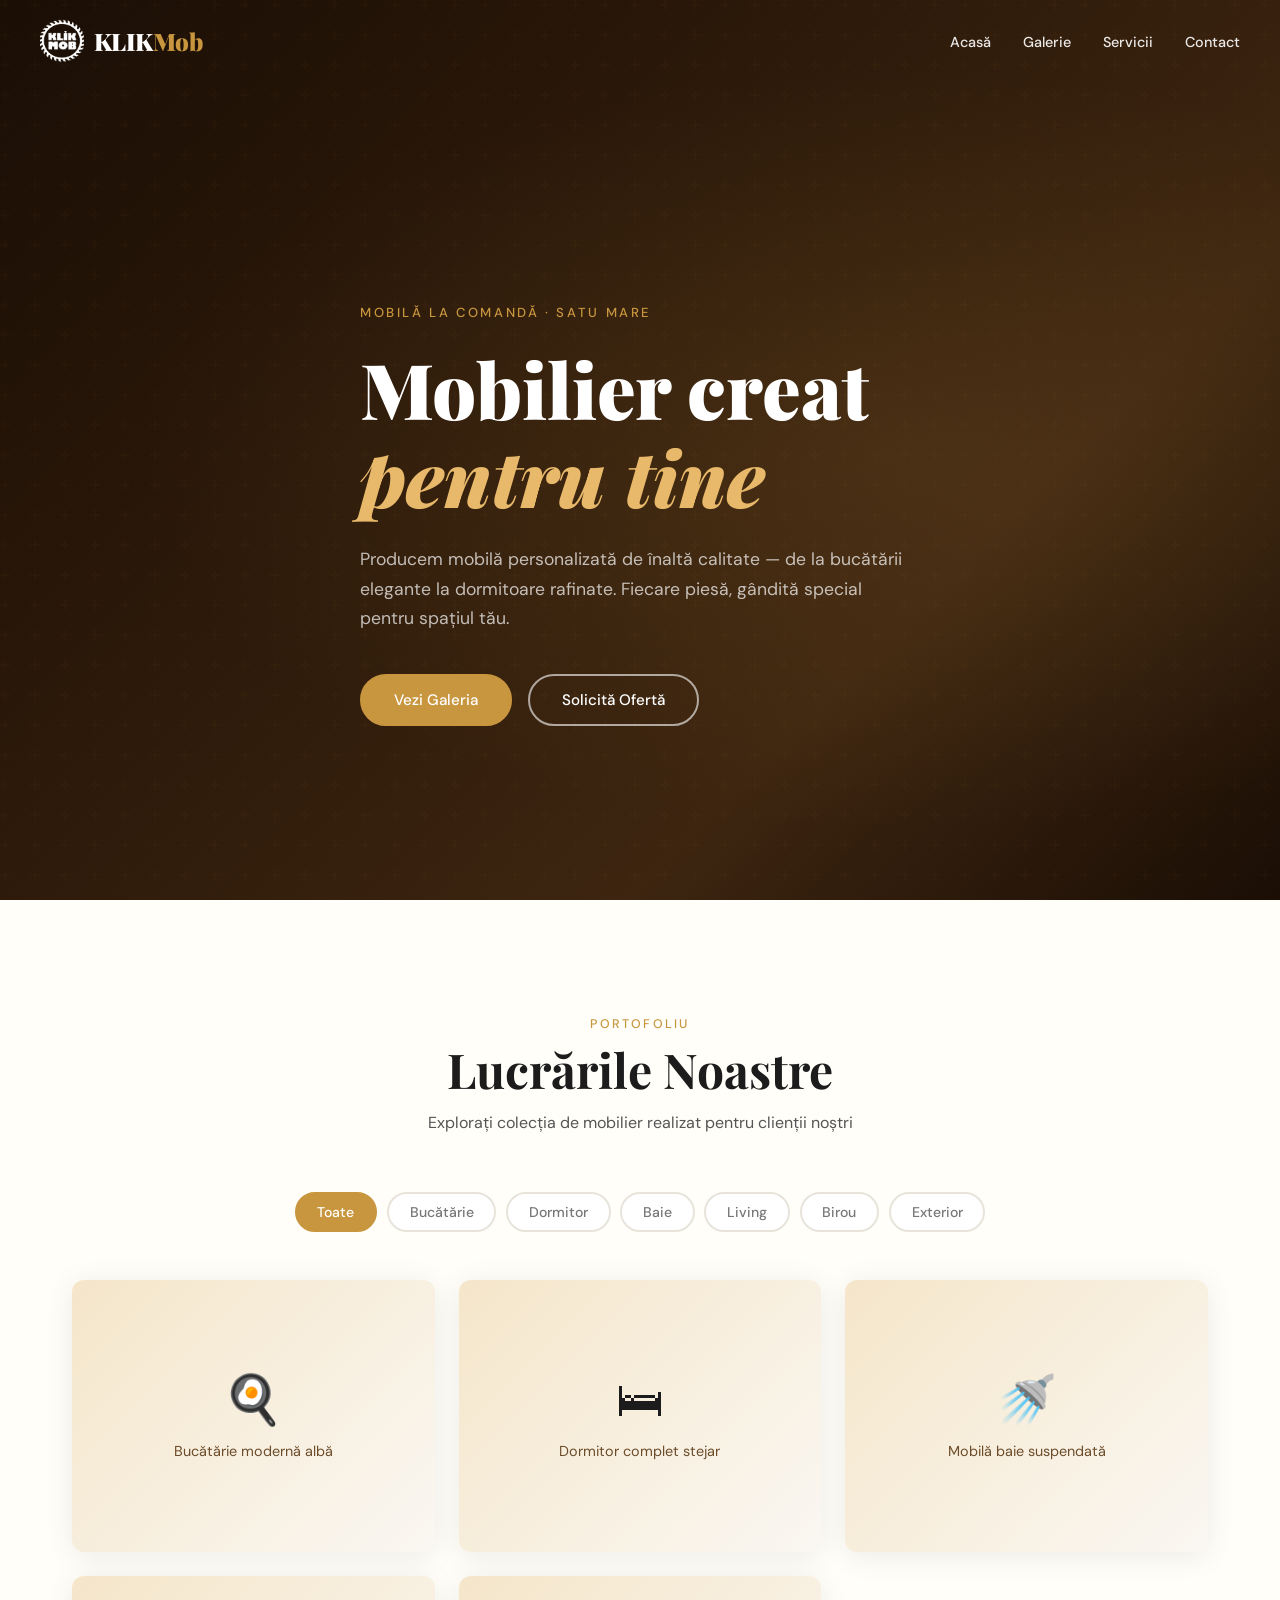
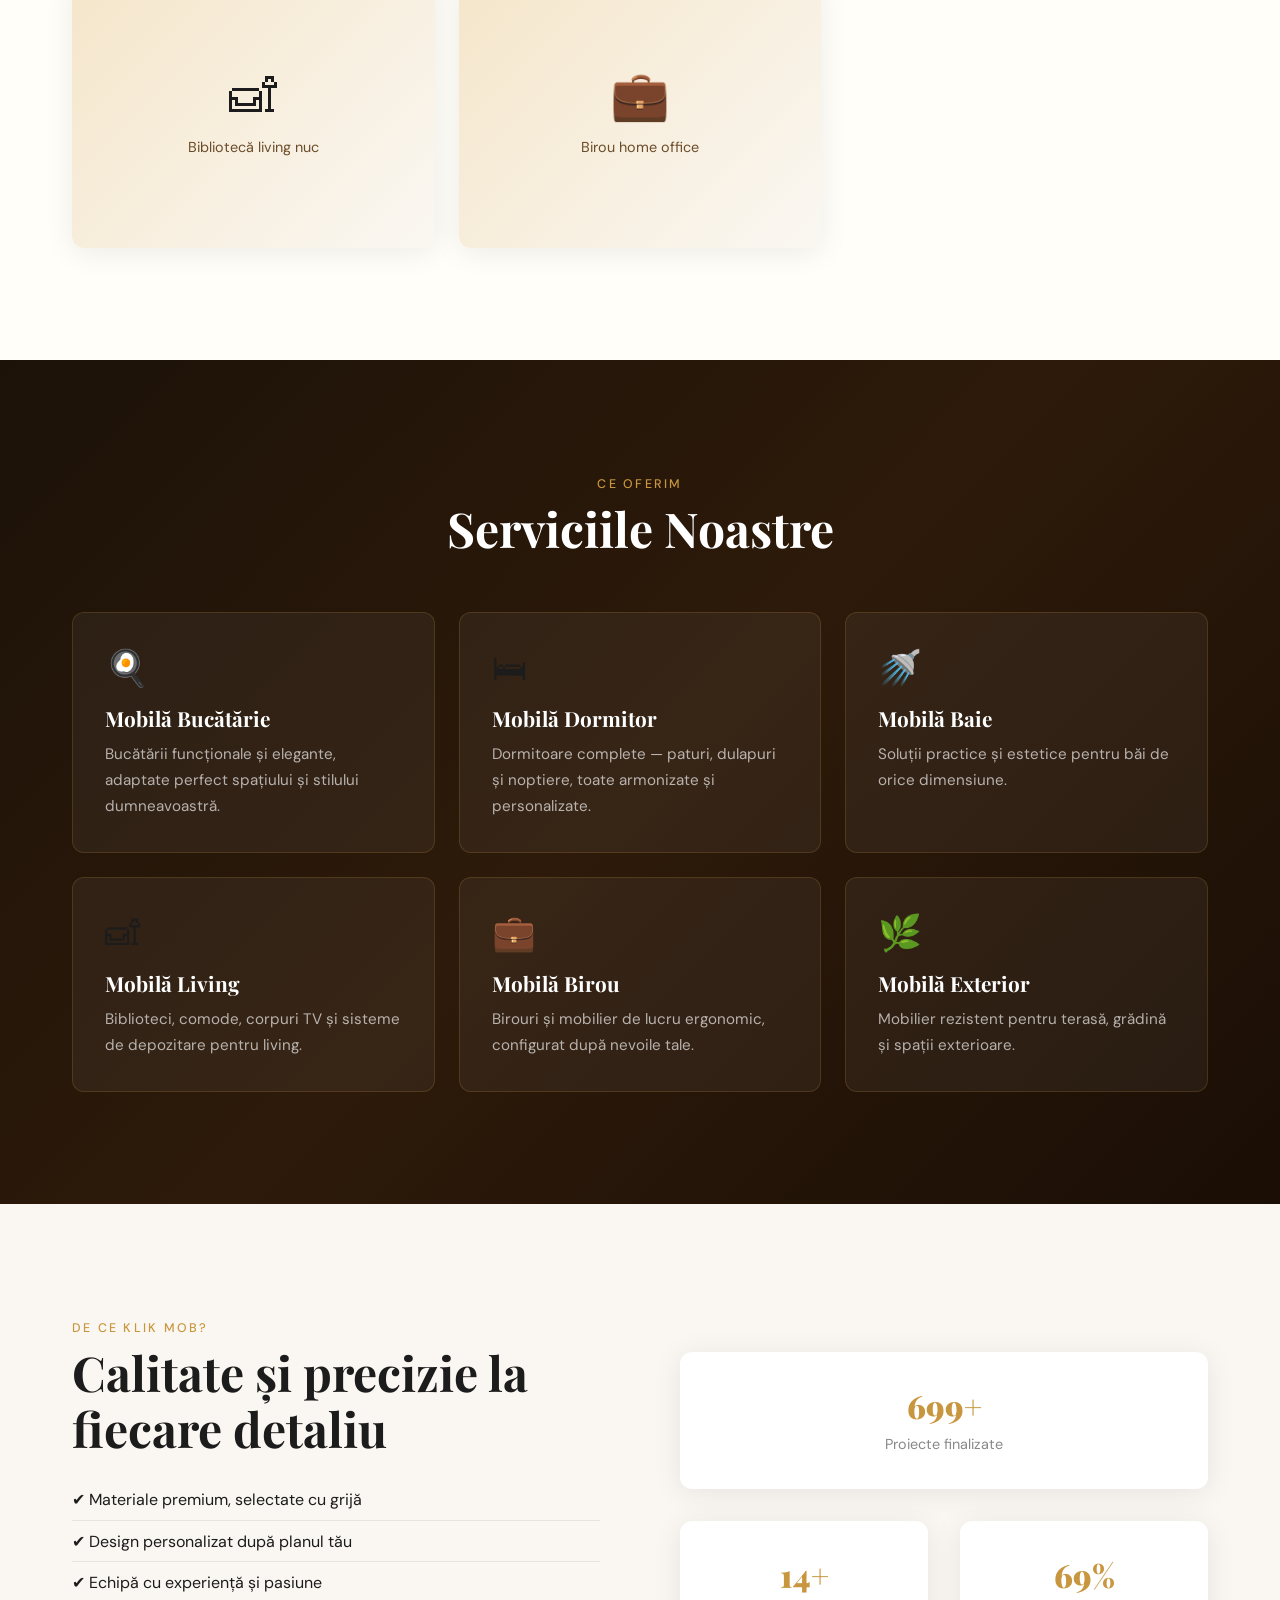
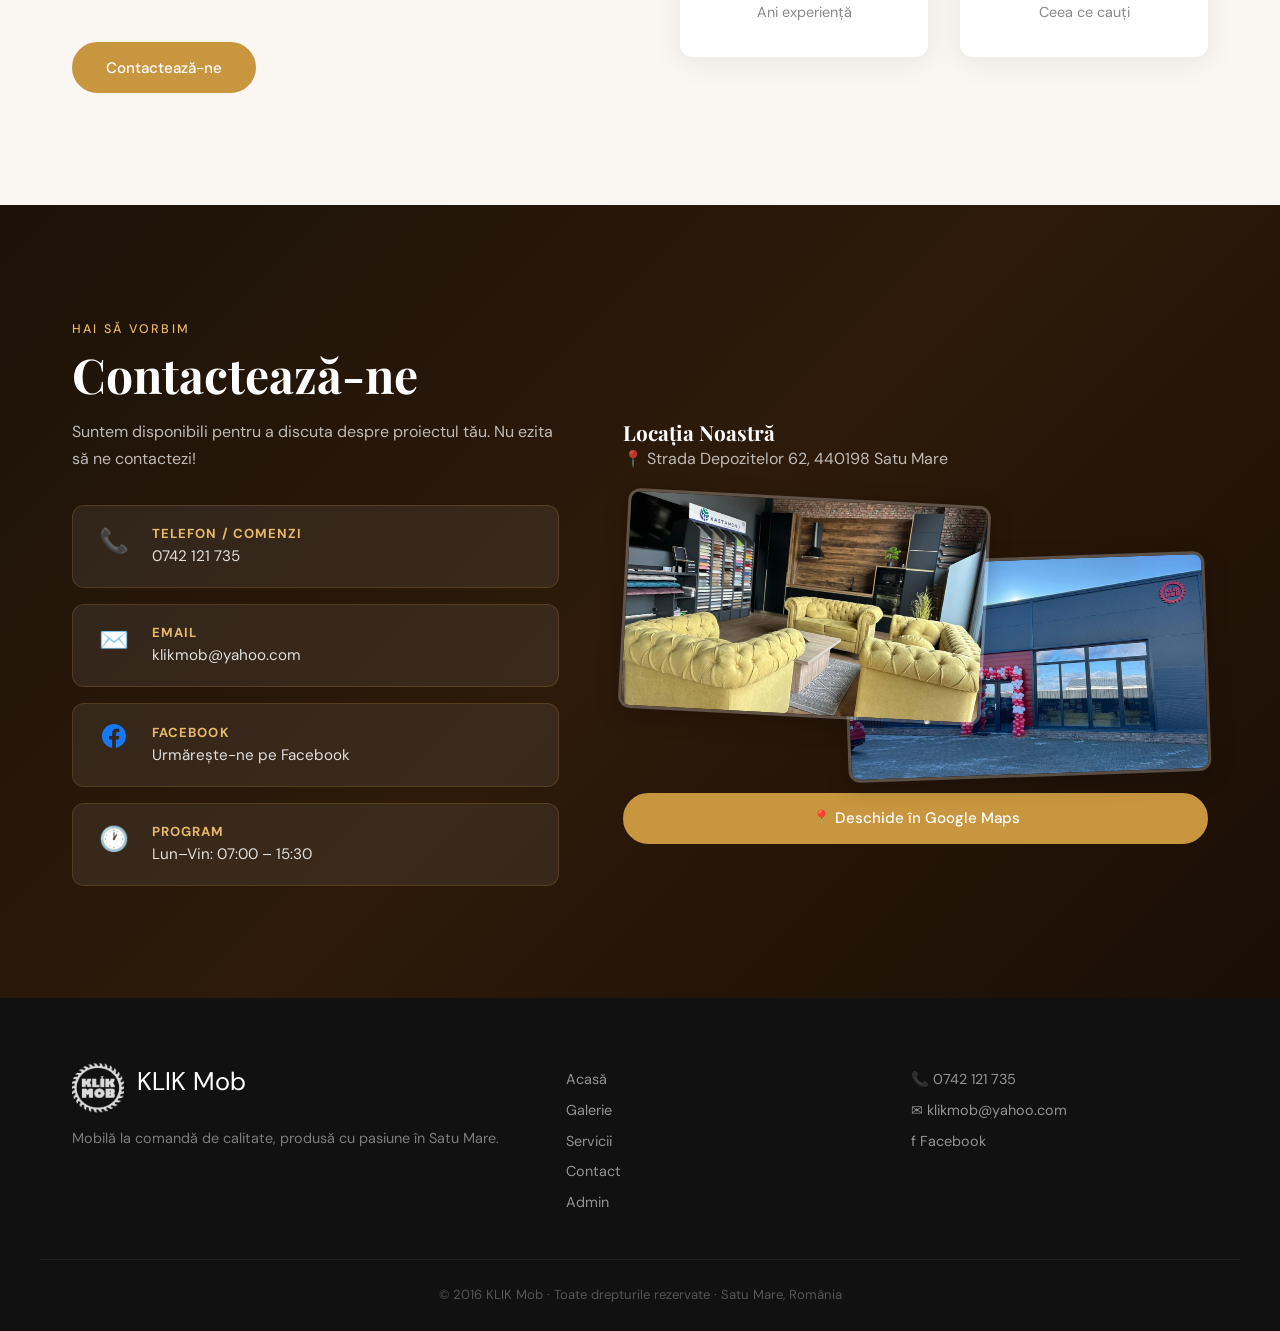
==== commit 88316a1e: "FIX: remove posibilitatea de zoom" ====
--- a/index.html
+++ b/index.html
@@ -8,7 +8,7 @@
   <script>if (location.pathname.endsWith('index.html')) history.replaceState(null, '', '/');</script>
   <link rel="icon" type="image/png" href="favicon.png">
   <link rel="apple-touch-icon" href="logo.png">
-  <meta name="viewport" content="width=device-width, initial-scale=1.0">
+  <meta name="viewport" content="width=device-width, initial-scale=1.0, maximum-scale=1.0, user-scalable=no">
   <title>KLIK Mob — Mobilă la Comandă, Satu Mare</title>
   <meta name="description"
     content="KLIK Mob — mobilă la comandă de calitate în Satu Mare. Bucătării, dormitoare, băi și living personalizate. Contactați-ne la 0742 121 735.">
--- a/style.css
+++ b/style.css
@@ -952,7 +952,7 @@
     bottom: 0 !important;
     width: 100% !important;
     height: 100% !important;
-    z-index: 999;
+    z-index: 10000;
     background: var(--dark);
     flex-direction: column;
     justify-content: center;
@@ -965,12 +965,15 @@
   }
 
   .nav-links.open {
-    transform: none;
-    position: fixed;
-    top: 0;
-    left: 0;
-    right: 0;
-    bottom: 0;
+    transform: translateX(0) !important;
+    position: fixed !important;
+    top: 0 !important;
+    left: 0 !important;
+    right: 0 !important;
+    bottom: 0 !important;
+    width: 100vw !important;
+    height: 100vh !important;
+    z-index: 10000 !important;
   }
 
   .nav-links a {
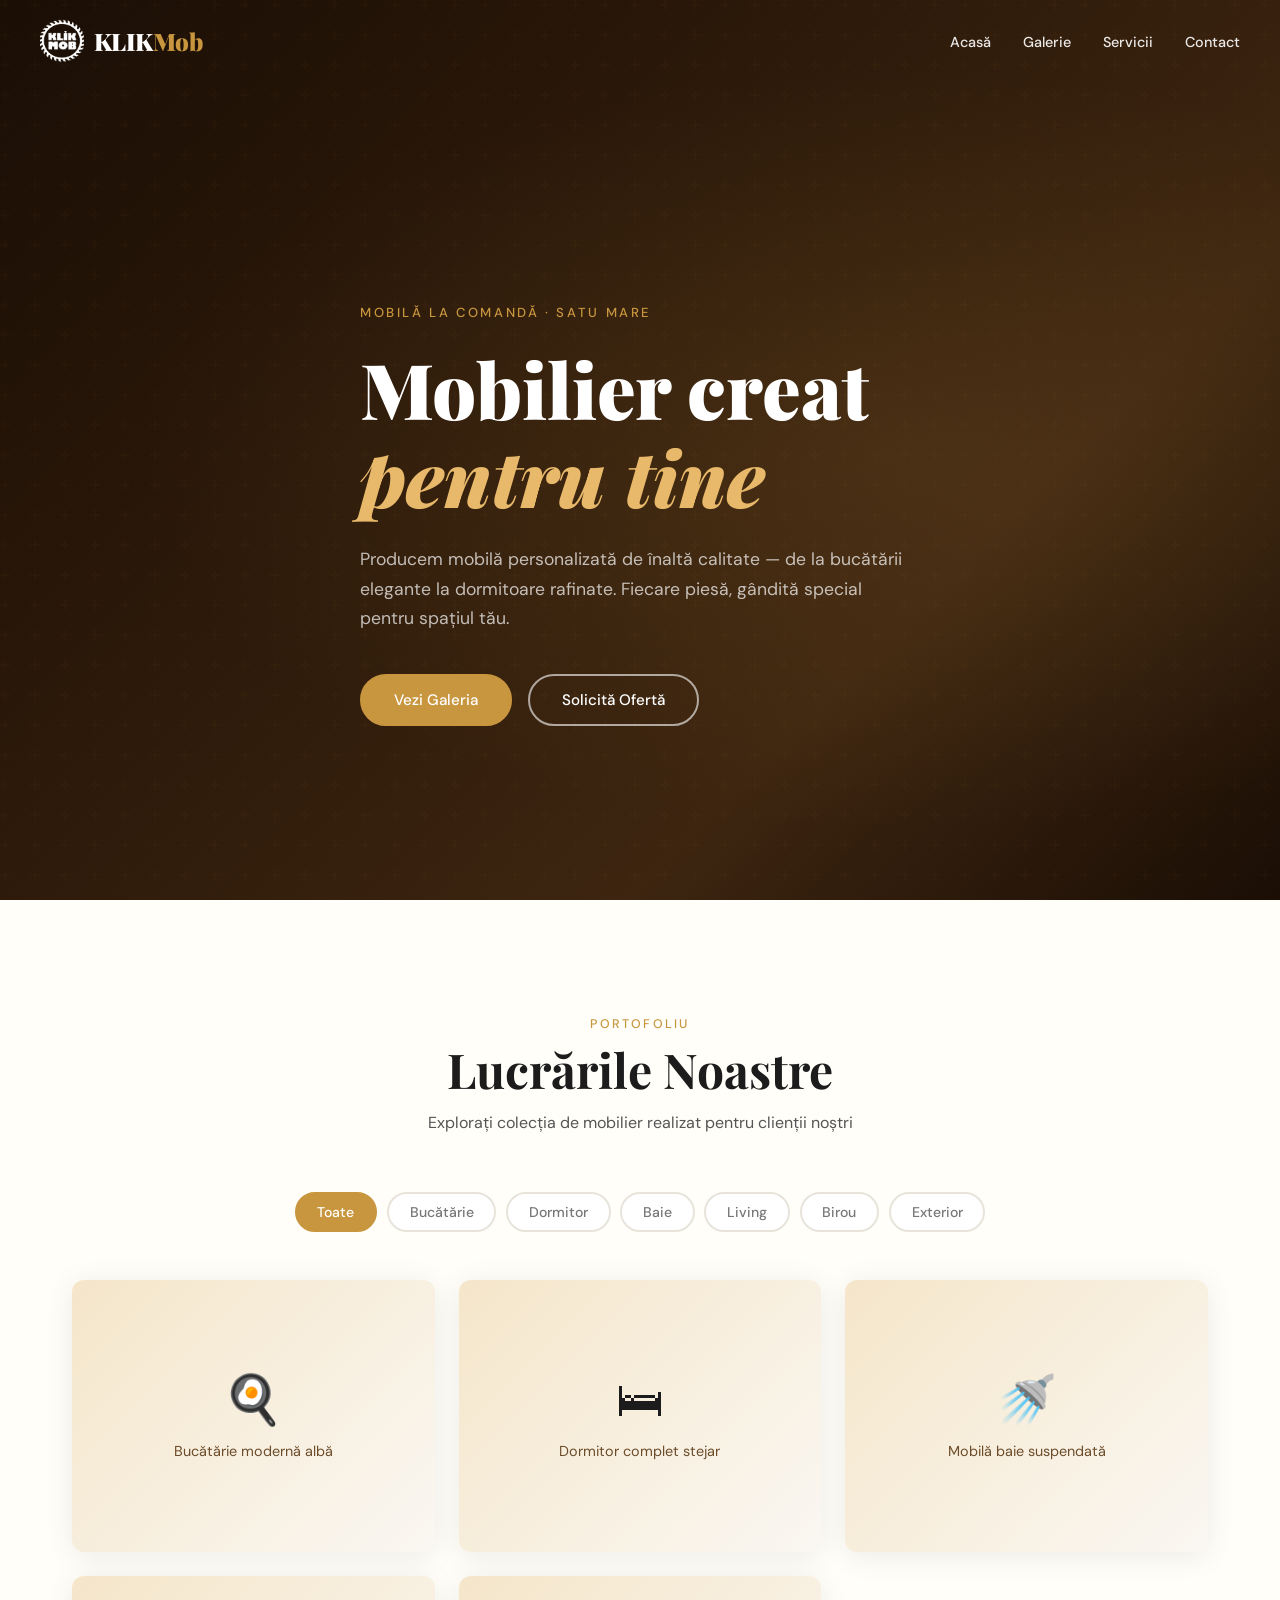
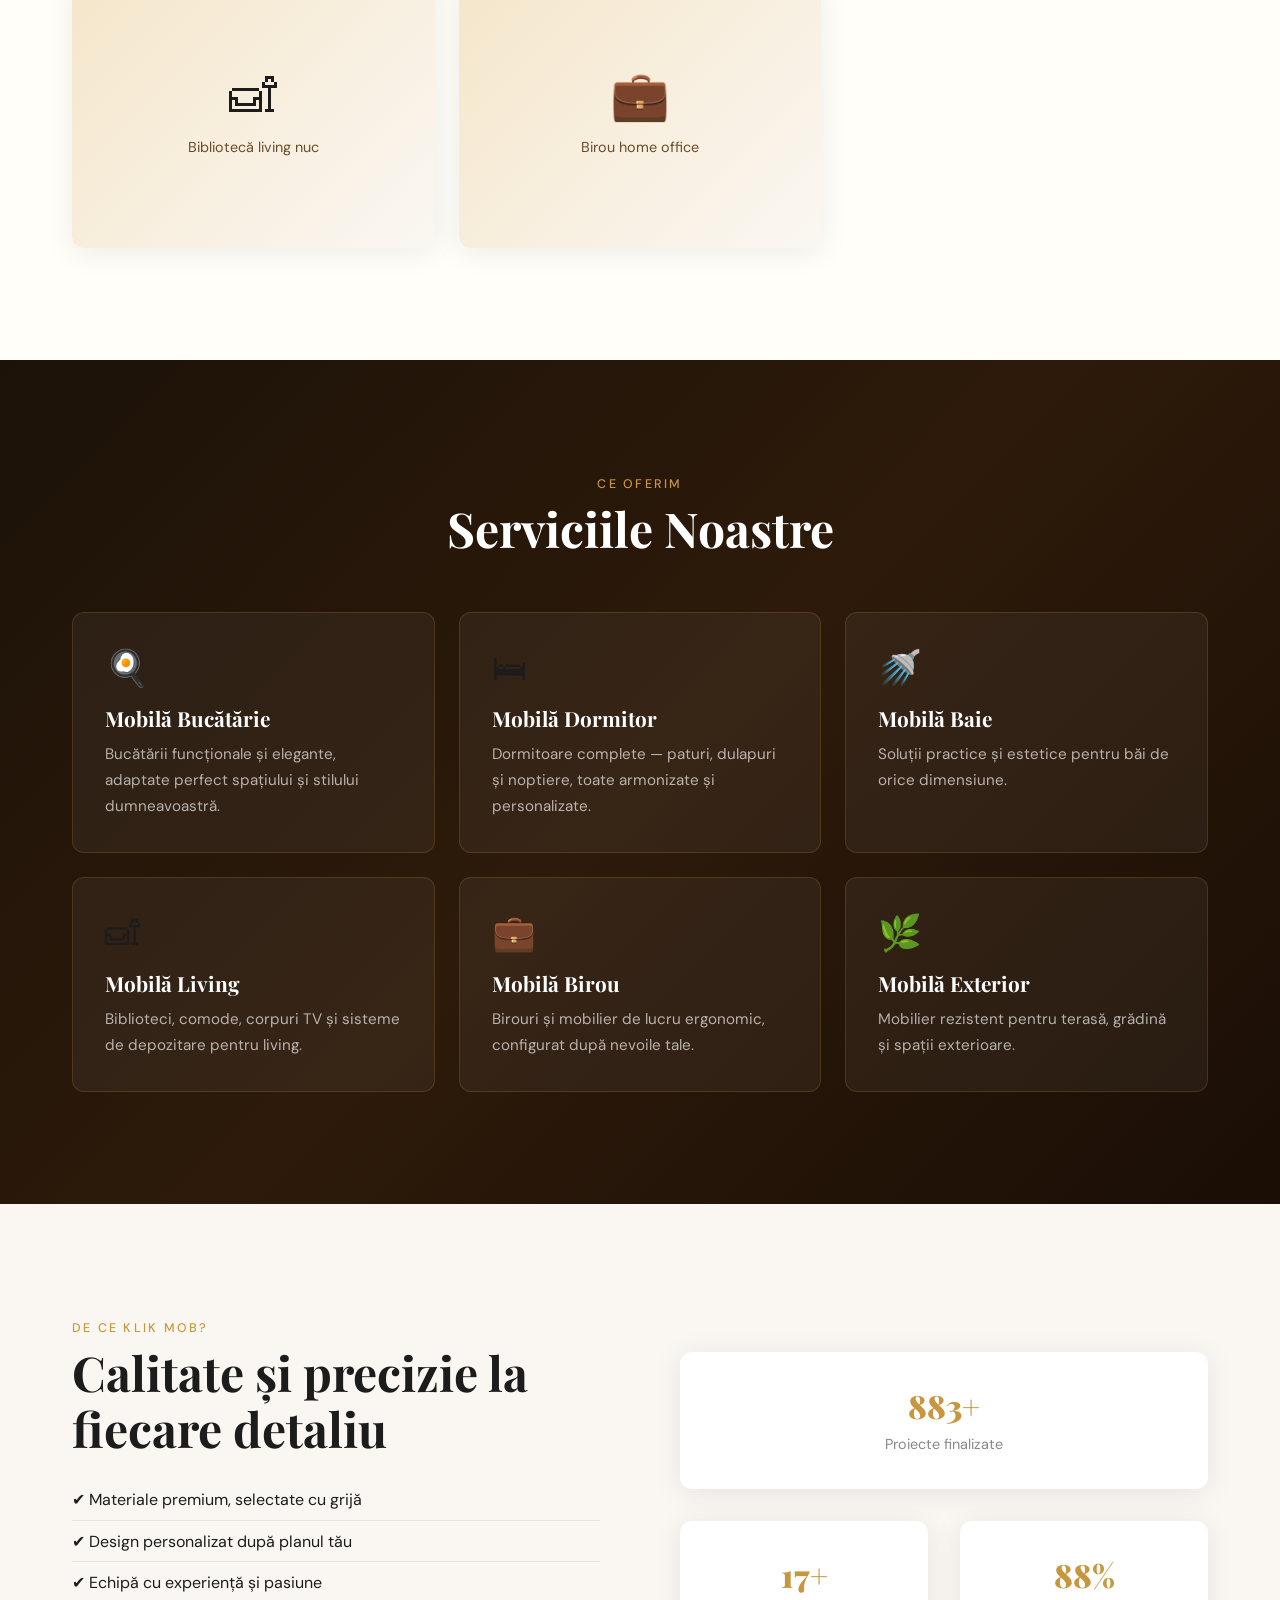
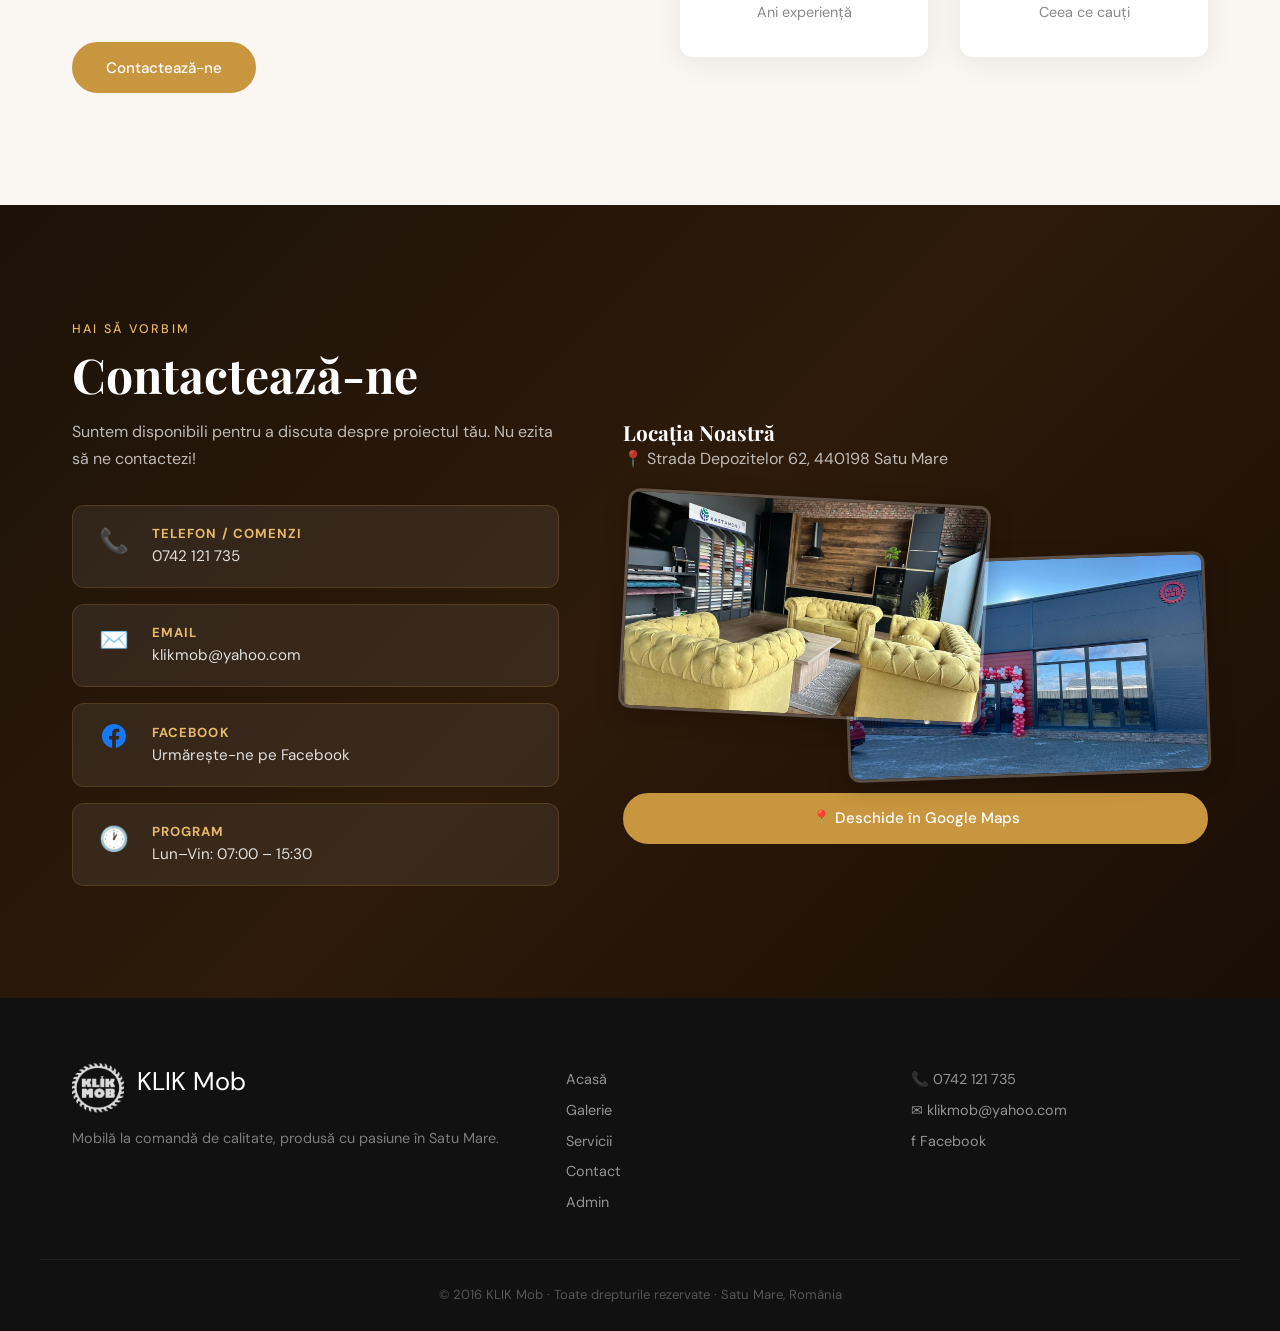
==== commit c4d19547: "ADD: butoane navigare lucrari" ====
--- a/index.html
+++ b/index.html
@@ -259,6 +259,8 @@
     <button class="lightbox-close" id="lightboxClose">✕</button>
     <button class="lightbox-prev" id="lightboxPrev">‹</button>
     <button class="lightbox-next" id="lightboxNext">›</button>
+    <button class="lightbox-prev-project" id="lightboxPrevProject">«</button>
+    <button class="lightbox-next-project" id="lightboxNextProject">»</button>
     <img src="" alt="" id="lightboxImg">
     <div id="lightboxDots"></div>
     <div class="lightbox-caption" id="lightboxCaption"></div>
--- a/style.css
+++ b/style.css
@@ -901,16 +901,51 @@
 
 .lightbox-prev {
   left: 1.5rem;
-  top: 50%;
+  top: calc(50% - 32px);
   transform: translateY(-50%);
   font-size: 2rem;
 }
 
 .lightbox-next {
   right: 1.5rem;
-  top: 50%;
+  top: calc(50% - 32px);
   transform: translateY(-50%);
   font-size: 2rem;
+}
+
+.lightbox-prev-project,
+.lightbox-next-project {
+  position: absolute;
+  background: rgba(255, 255, 255, 0.07);
+  border: 1px solid rgba(255, 255, 255, 0.2);
+  color: rgba(255, 255, 255, 0.6);
+  cursor: pointer;
+  border-radius: 50%;
+  width: 40px;
+  height: 40px;
+  font-size: 1.1rem;
+  display: flex;
+  align-items: center;
+  justify-content: center;
+  transition: var(--transition);
+}
+
+.lightbox-prev-project:hover,
+.lightbox-next-project:hover {
+  background: rgba(255, 255, 255, 0.15);
+  color: #fff;
+}
+
+.lightbox-prev-project {
+  left: 1.5rem;
+  top: calc(50% + 36px);
+  transform: translateY(-50%);
+}
+
+.lightbox-next-project {
+  right: 1.5rem;
+  top: calc(50% + 36px);
+  transform: translateY(-50%);
 }
 
 .lightbox-caption {
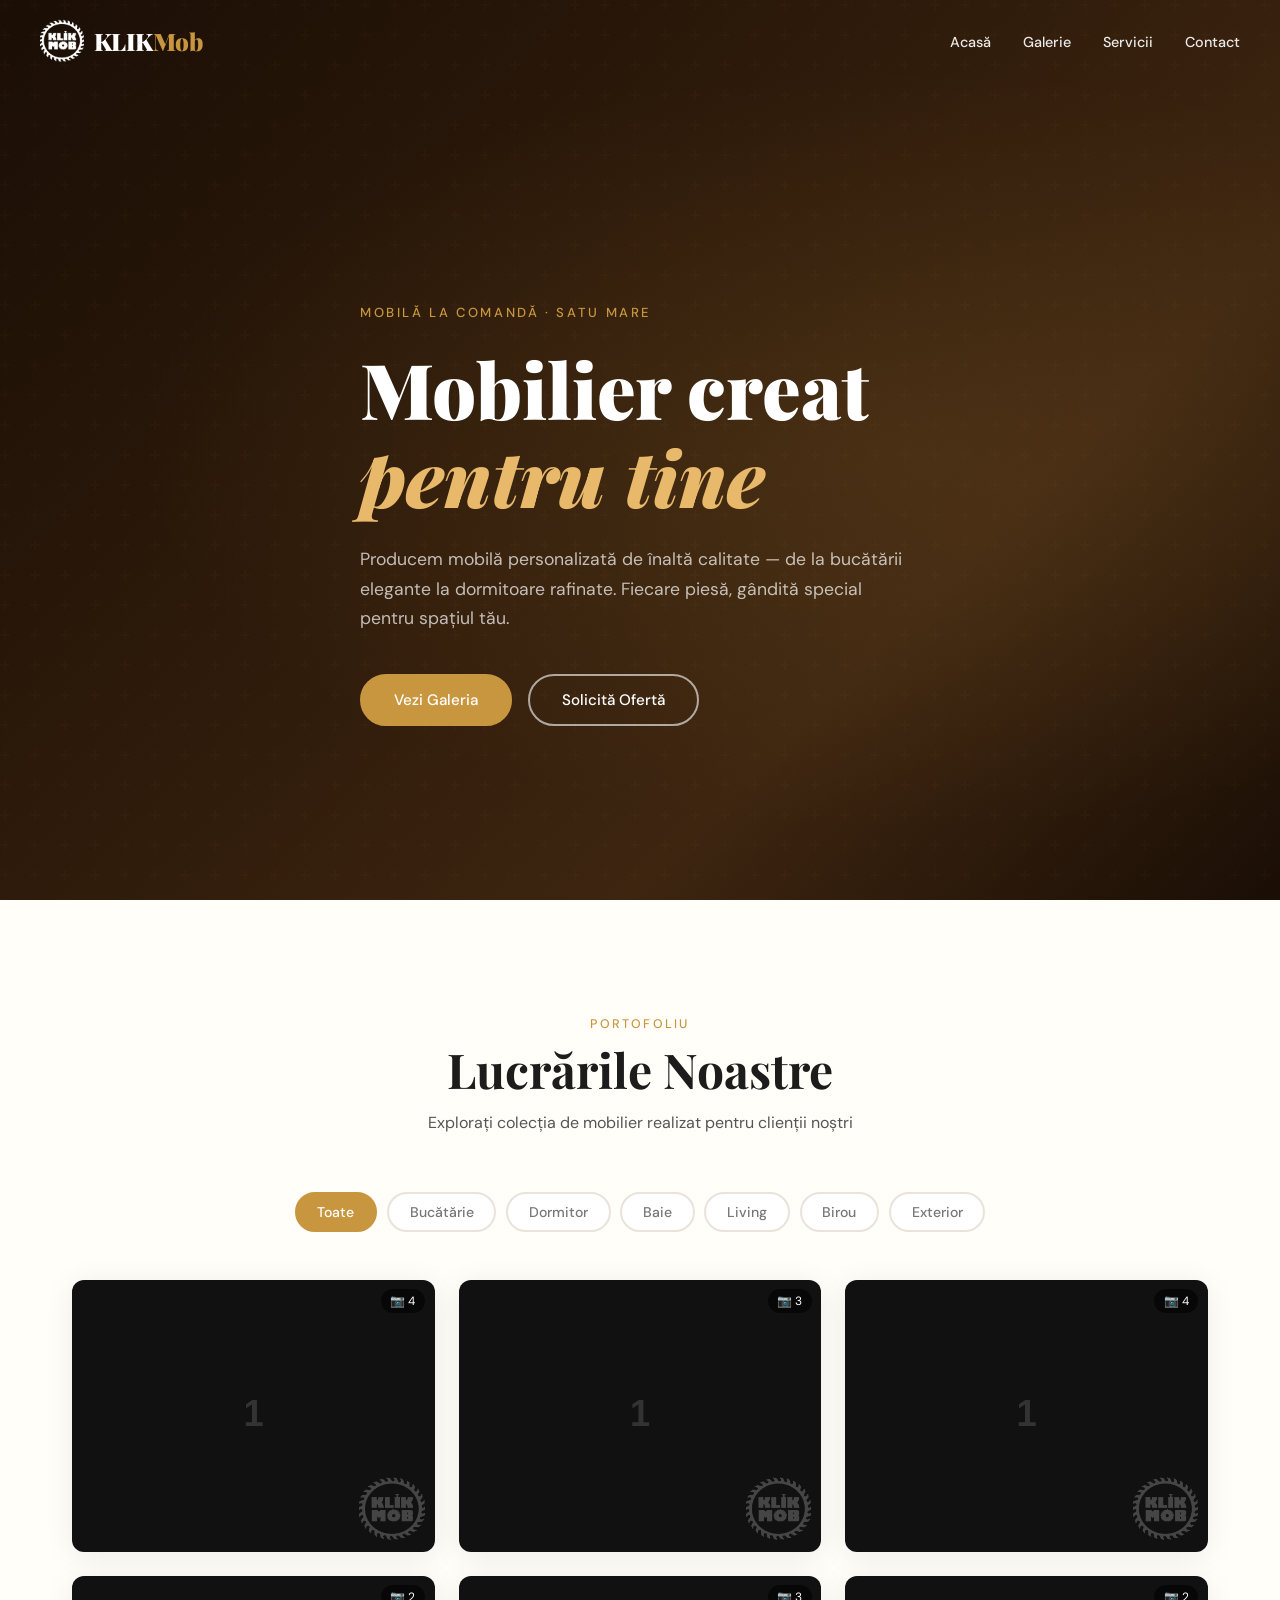
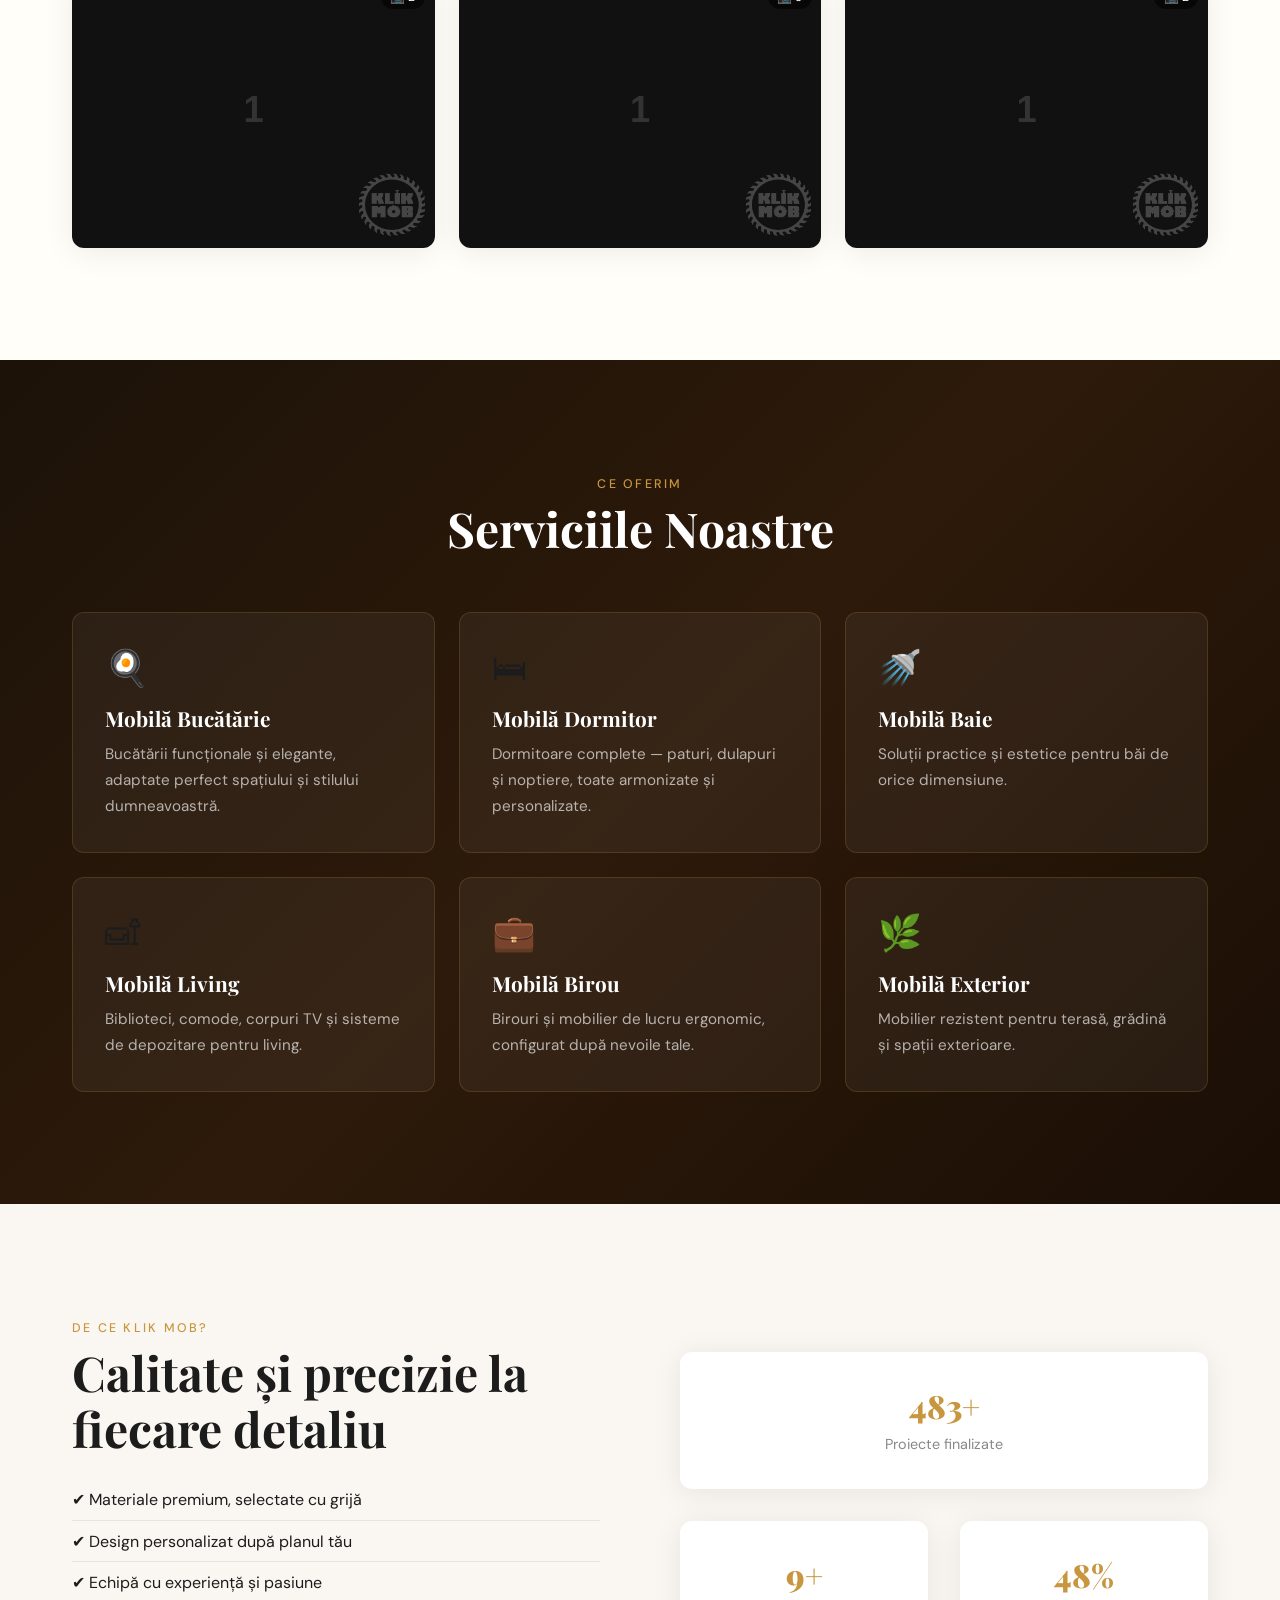
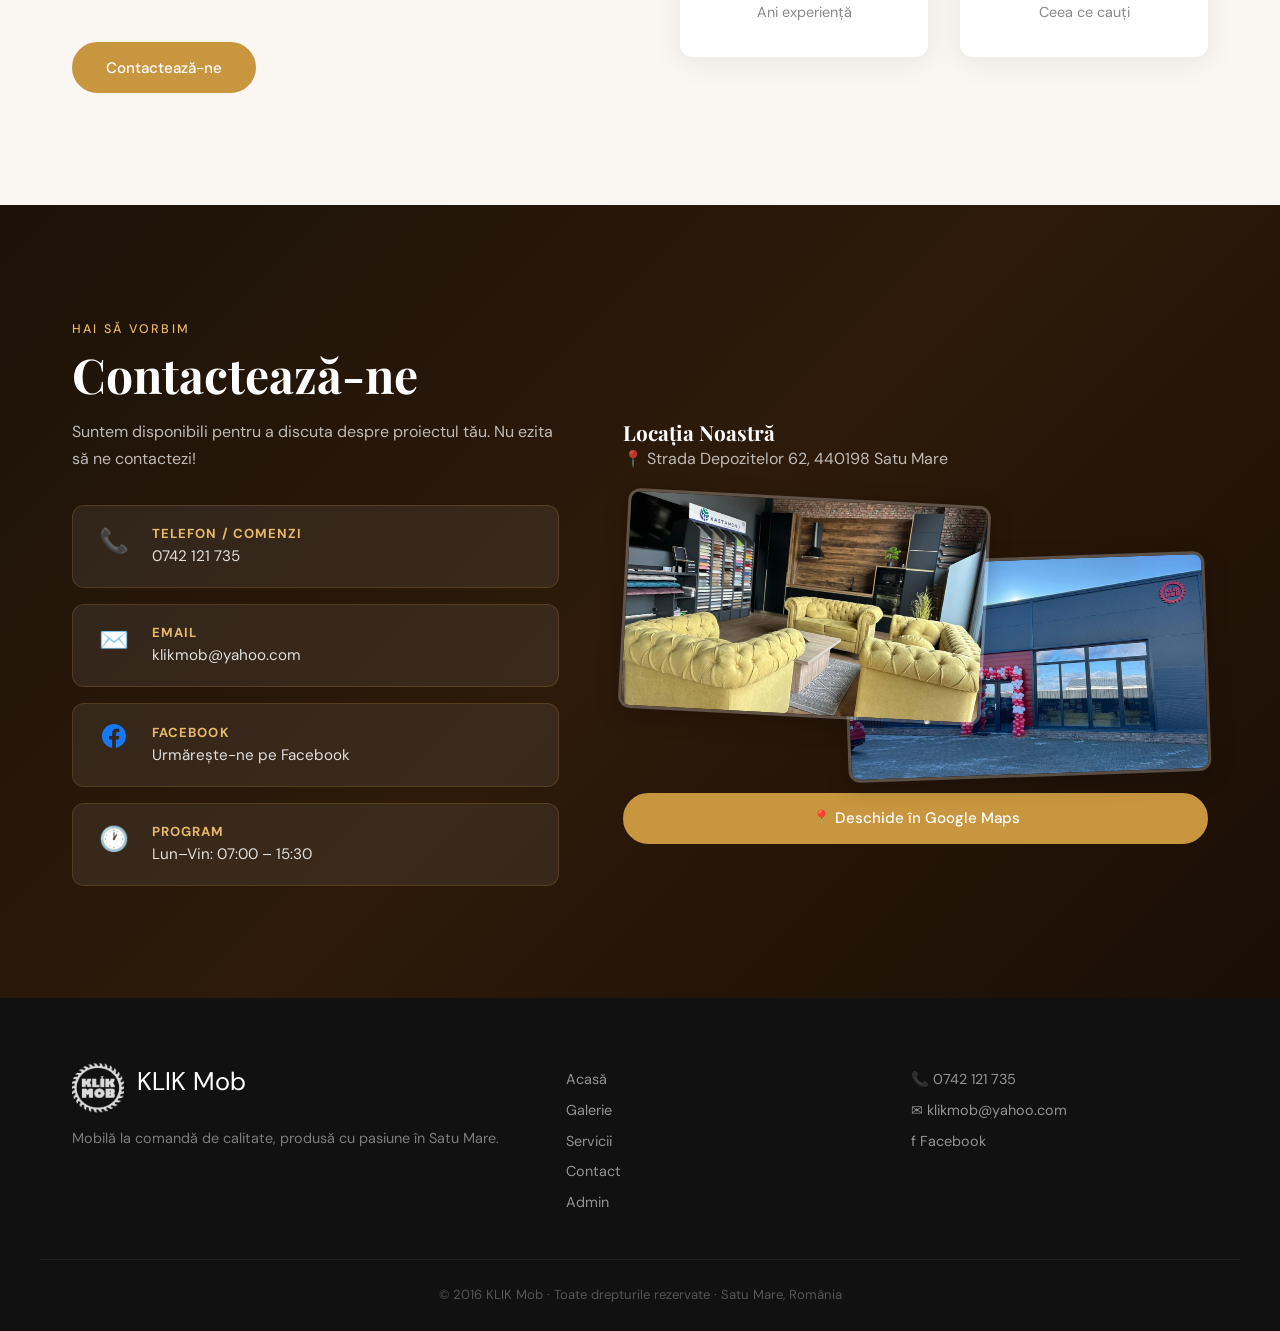
==== commit 031c7caa: "FIX: watermark urmareste acum coltul pozei" ====
--- a/index.html
+++ b/index.html
@@ -261,7 +261,10 @@
     <button class="lightbox-next" id="lightboxNext">›</button>
     <button class="lightbox-prev-project" id="lightboxPrevProject">«</button>
     <button class="lightbox-next-project" id="lightboxNextProject">»</button>
-    <img src="" alt="" id="lightboxImg">
+    <div class="lightbox-img-wrapper">
+      <img src="" alt="" id="lightboxImg">
+      <div class="lightbox-watermark"><img src="logo.png" alt="" aria-hidden="true"></div>
+    </div>
     <div id="lightboxDots"></div>
     <div class="lightbox-caption" id="lightboxCaption"></div>
   </div>
--- a/style.css
+++ b/style.css
@@ -863,11 +863,18 @@
   display: flex;
 }
 
-.lightbox img {
+.lightbox-img-wrapper {
+  position: relative;
+  line-height: 0;
+  border-radius: 8px;
+}
+
+#lightboxImg {
   max-width: 90vw;
   max-height: 85vh;
   object-fit: contain;
   border-radius: 8px;
+  display: block;
 }
 
 .lightbox-close,
@@ -1220,12 +1227,21 @@
 
 /* ---- LIGHTBOX WATERMARK ---- */
 .lightbox-watermark {
-  position: fixed;
+  position: absolute;
+  bottom: 10px;
+  right: 10px;
+  width: 13%;
+  min-width: 28px;
+  max-width: 70px;
   pointer-events: none;
-  z-index: 10001;
   opacity: 0.22;
   filter: brightness(0) invert(1);
-  background: url('logo.png') center/contain no-repeat;
+}
+
+.lightbox-watermark img {
+  width: 100%;
+  height: auto;
+  display: block;
 }
 
 /* ---- HAMBURGER MENU FIX ---- */
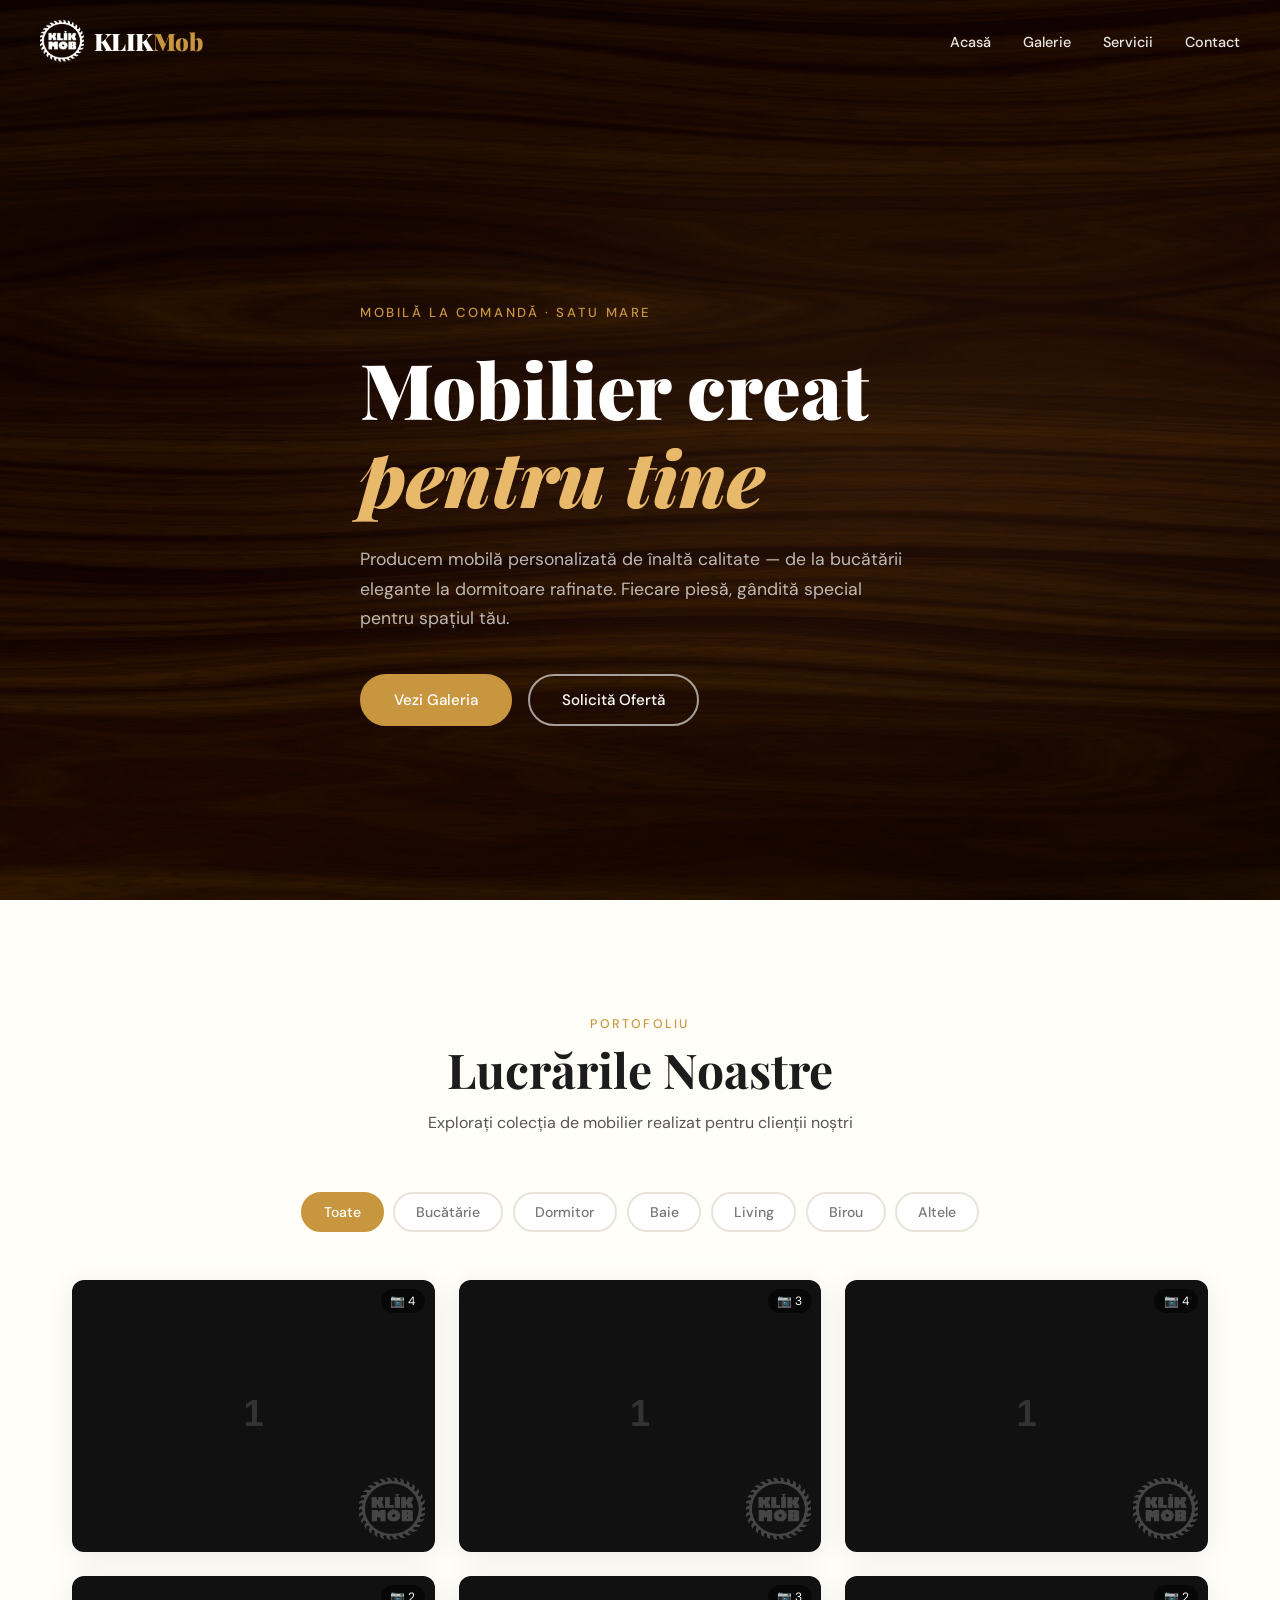
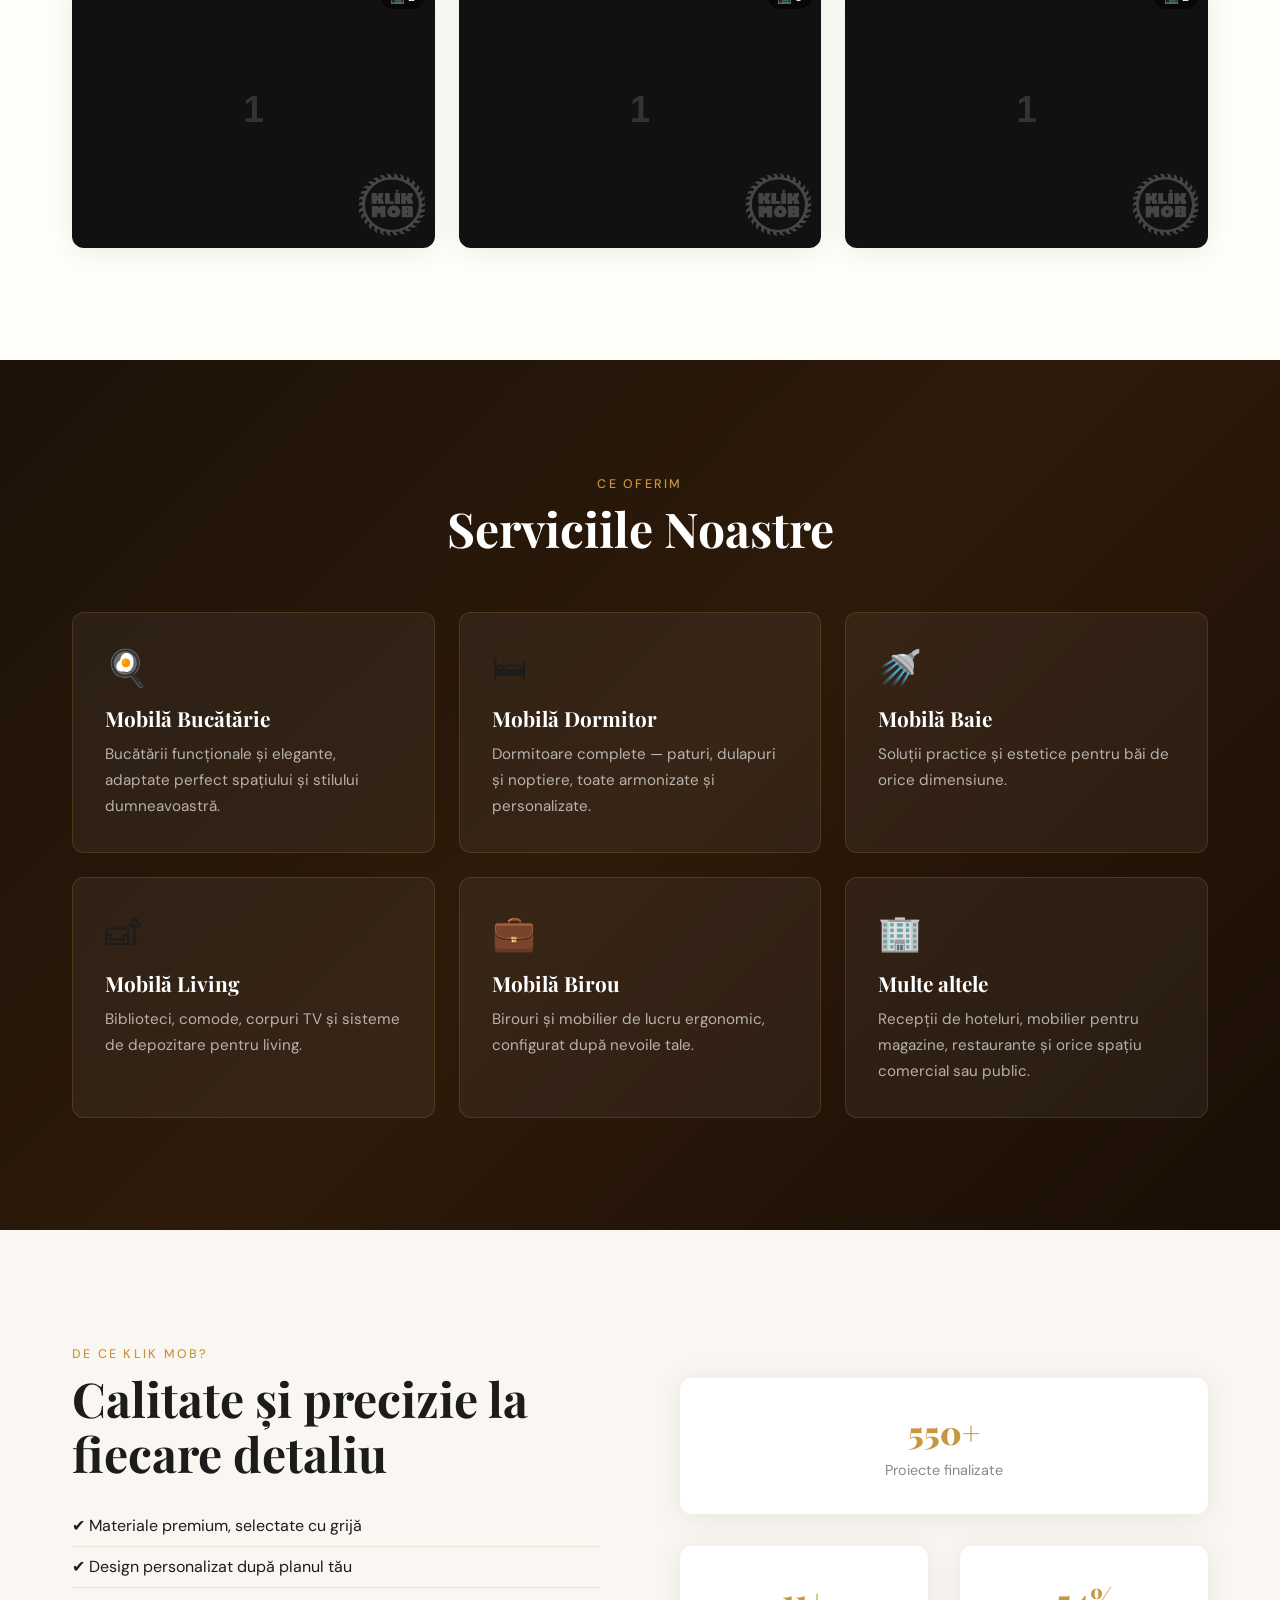
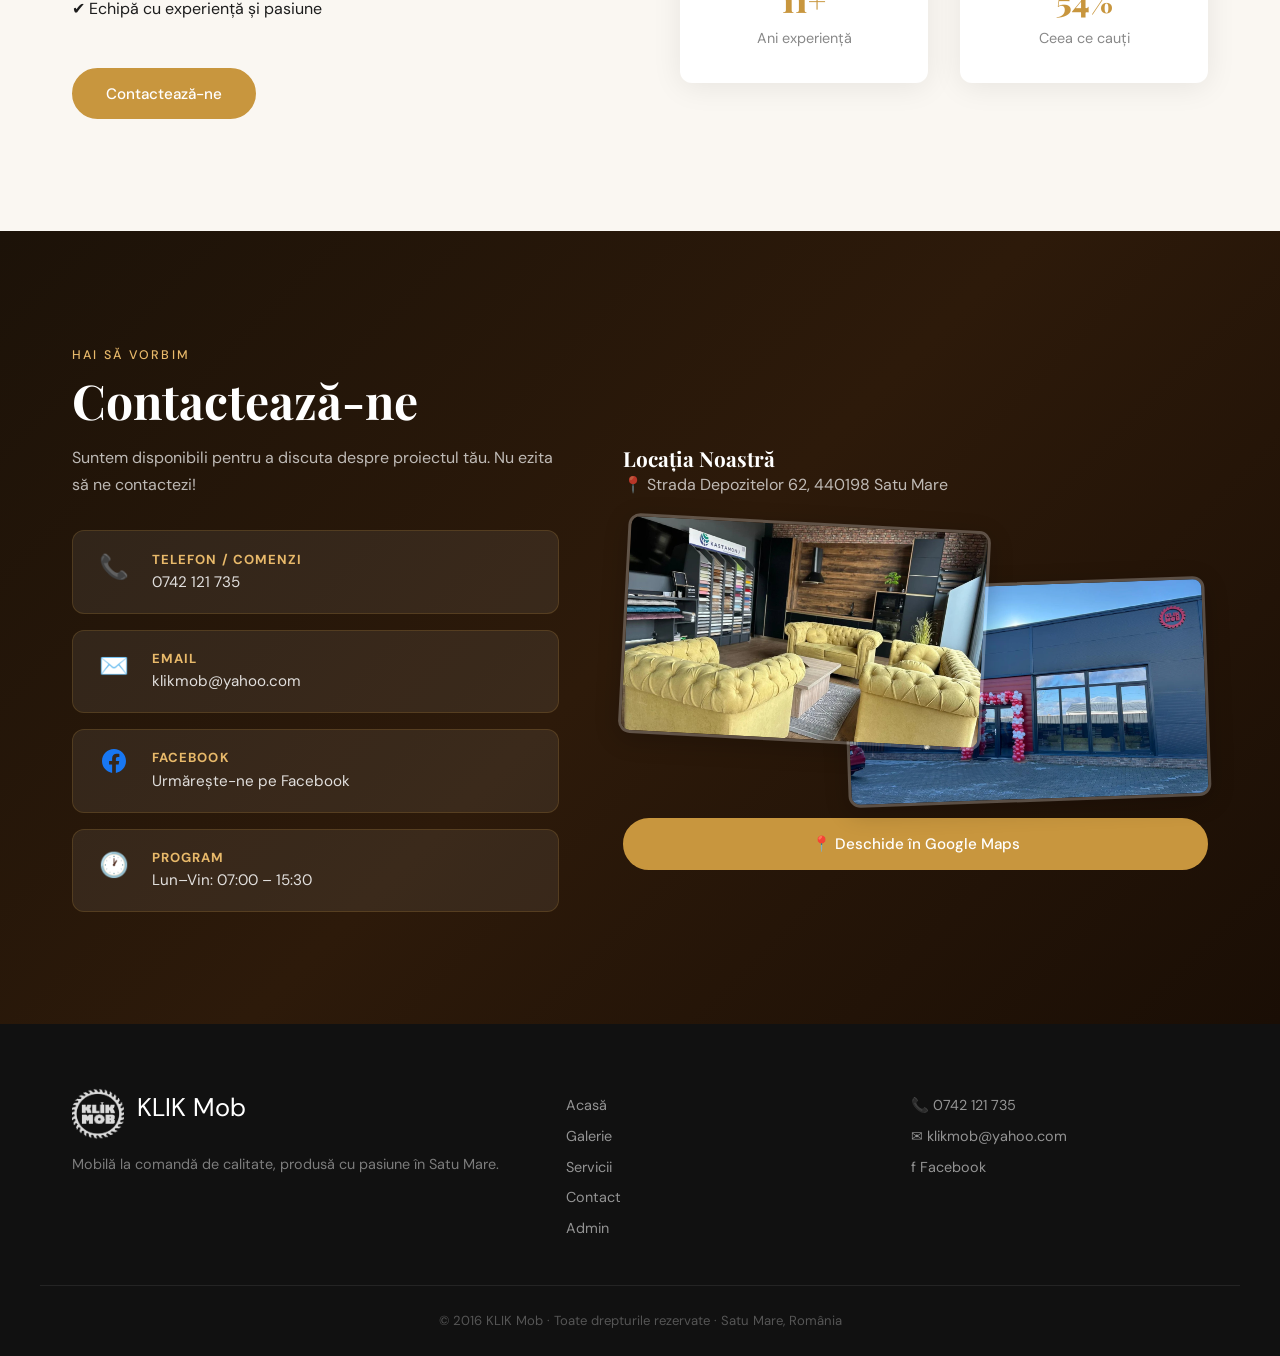
==== commit 07a3eca1: "Exterior->Altele + edit extins admin" ====
--- a/index.html
+++ b/index.html
@@ -77,7 +77,7 @@
         <button class="tab-btn" data-cat="baie">Baie</button>
         <button class="tab-btn" data-cat="living">Living</button>
         <button class="tab-btn" data-cat="birou">Birou</button>
-        <button class="tab-btn" data-cat="exterior">Exterior</button>
+        <button class="tab-btn" data-cat="exterior">Altele</button>
       </div>
       <div class="gallery-grid" id="gallery-grid">
         <div class="gallery-empty" id="gallery-empty" style="display:none;">
@@ -122,9 +122,9 @@
           <p>Birouri și mobilier de lucru ergonomic, configurat după nevoile tale.</p>
         </div>
         <div class="serviciu-card">
-          <div class="s-icon">🌿</div>
-          <h3>Mobilă Exterior</h3>
-          <p>Mobilier rezistent pentru terasă, grădină și spații exterioare.</p>
+          <div class="s-icon">🏢</div>
+          <h3>Multe altele</h3>
+          <p>Recepții de hoteluri, mobilier pentru magazine, restaurante și orice spațiu comercial sau public.</p>
         </div>
       </div>
     </div>
--- a/style.css
+++ b/style.css
@@ -320,22 +320,28 @@
 .hero-bg {
   position: absolute;
   inset: 0;
-  background: linear-gradient(135deg, #1a0e05 0%, #2d1a0a 40%, #3d2510 70%, #1a0e05 100%);
+  background: url('dark-brown-wood-pattern.jpg') center / cover no-repeat;
+  background-color: #0a0400;
 }
 
 .hero-bg::before {
   content: '';
   position: absolute;
   inset: 0;
-  background: url("data:image/svg+xml,%3Csvg width='60' height='60' viewBox='0 0 60 60' xmlns='http://www.w3.org/2000/svg'%3E%3Cg fill='none' fill-rule='evenodd'%3E%3Cg fill='%23C8963E' fill-opacity='0.04'%3E%3Cpath d='M36 34v-4h-2v4h-4v2h4v4h2v-4h4v-2h-4zm0-30V0h-2v4h-4v2h4v4h2V6h4V4h-4zM6 34v-4H4v4H0v2h4v4h2v-4h4v-2H6zM6 4V0H4v4H0v2h4v4h2V6h4V4H6z'/%3E%3C/g%3E%3C/g%3E%3C/svg%3E");
-  opacity: 0.6;
+  background: linear-gradient(
+    160deg,
+    rgba(8, 3, 0, 0.55) 0%,
+    rgba(18, 7, 1, 0.38) 35%,
+    rgba(28, 12, 2, 0.30) 65%,
+    rgba(8, 3, 0, 0.55) 100%
+  );
 }
 
 .hero-bg::after {
   content: '';
   position: absolute;
   inset: 0;
-  background: radial-gradient(ellipse at 70% 50%, rgba(200, 150, 62, 0.12) 0%, transparent 60%);
+  background: radial-gradient(ellipse at 68% 50%, rgba(200, 150, 62, 0.09) 0%, transparent 55%);
 }
 
 .hero-content {
@@ -881,6 +887,7 @@
 .lightbox-prev,
 .lightbox-next {
   position: absolute;
+  z-index: 1;
   background: rgba(255, 255, 255, 0.1);
   border: none;
   color: #fff;
@@ -923,6 +930,7 @@
 .lightbox-prev-project,
 .lightbox-next-project {
   position: absolute;
+  z-index: 1;
   background: rgba(255, 255, 255, 0.07);
   border: 1px solid rgba(255, 255, 255, 0.2);
   color: rgba(255, 255, 255, 0.6);
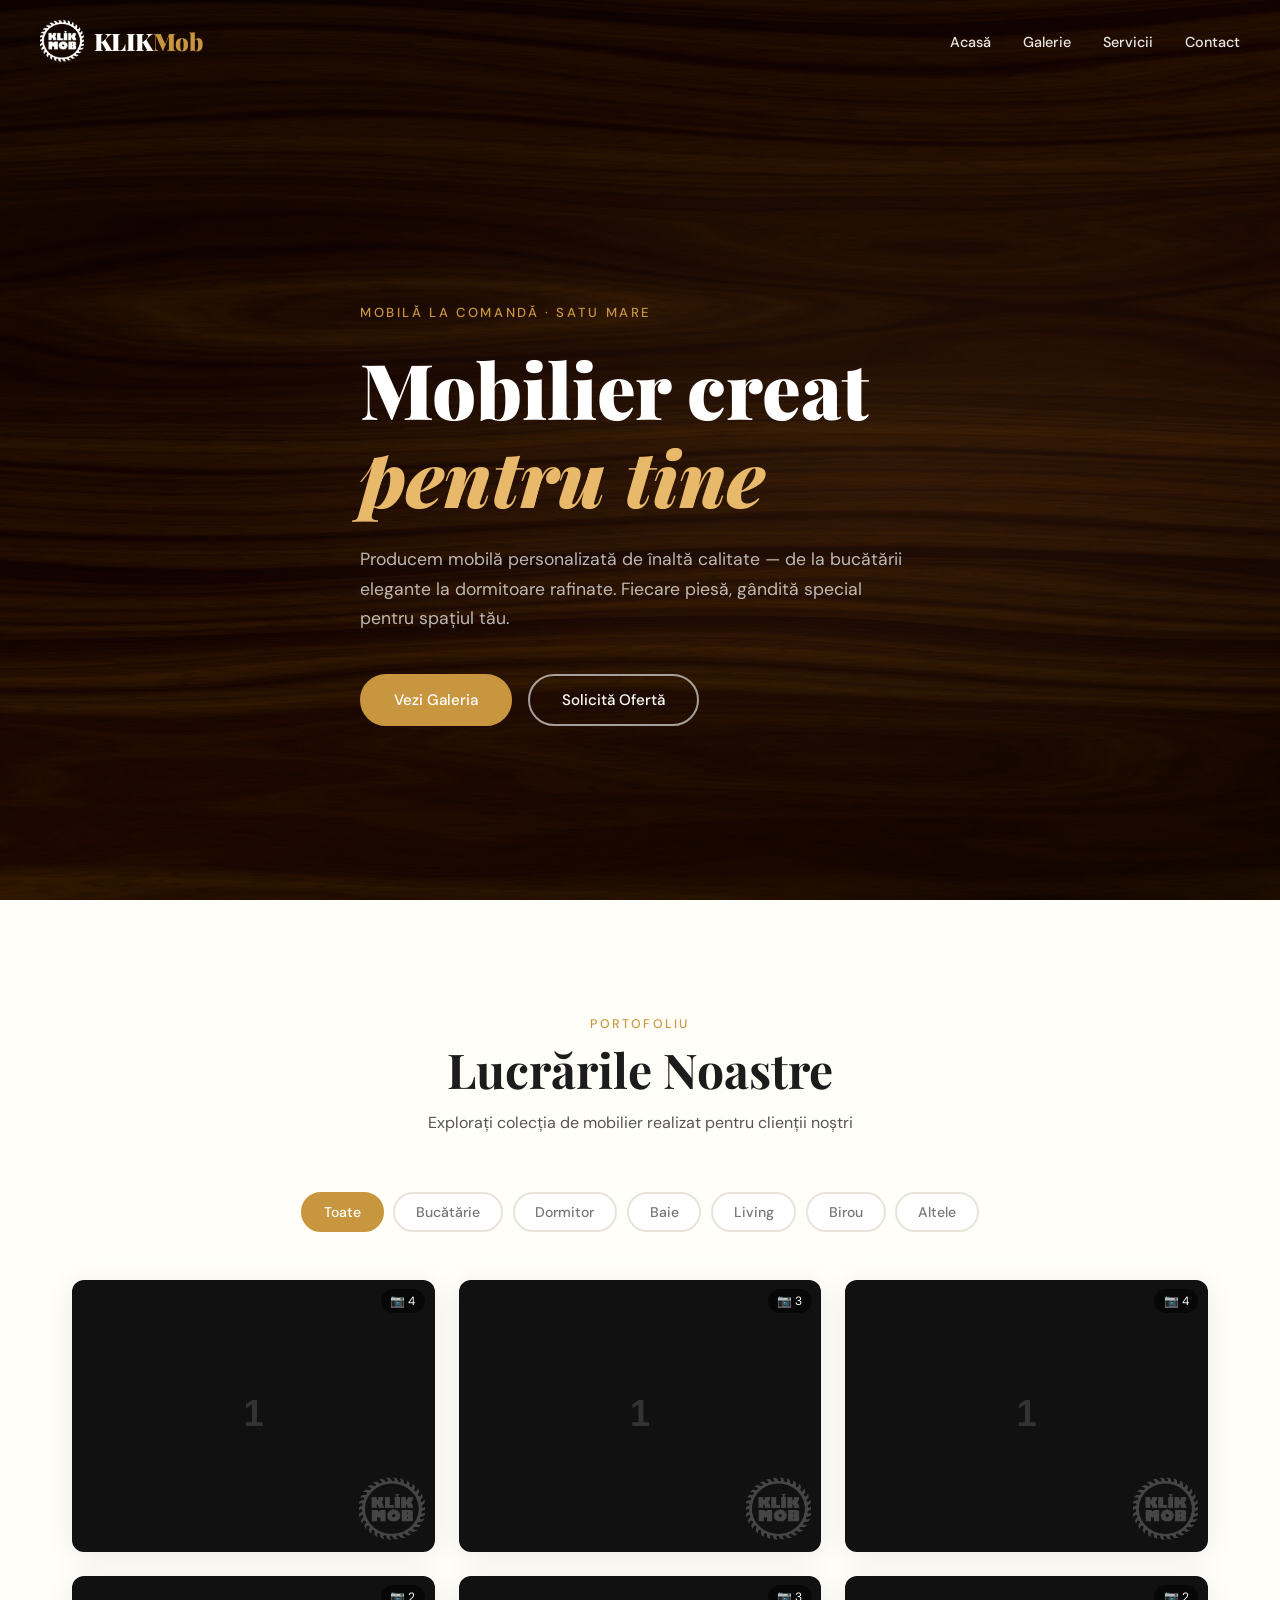
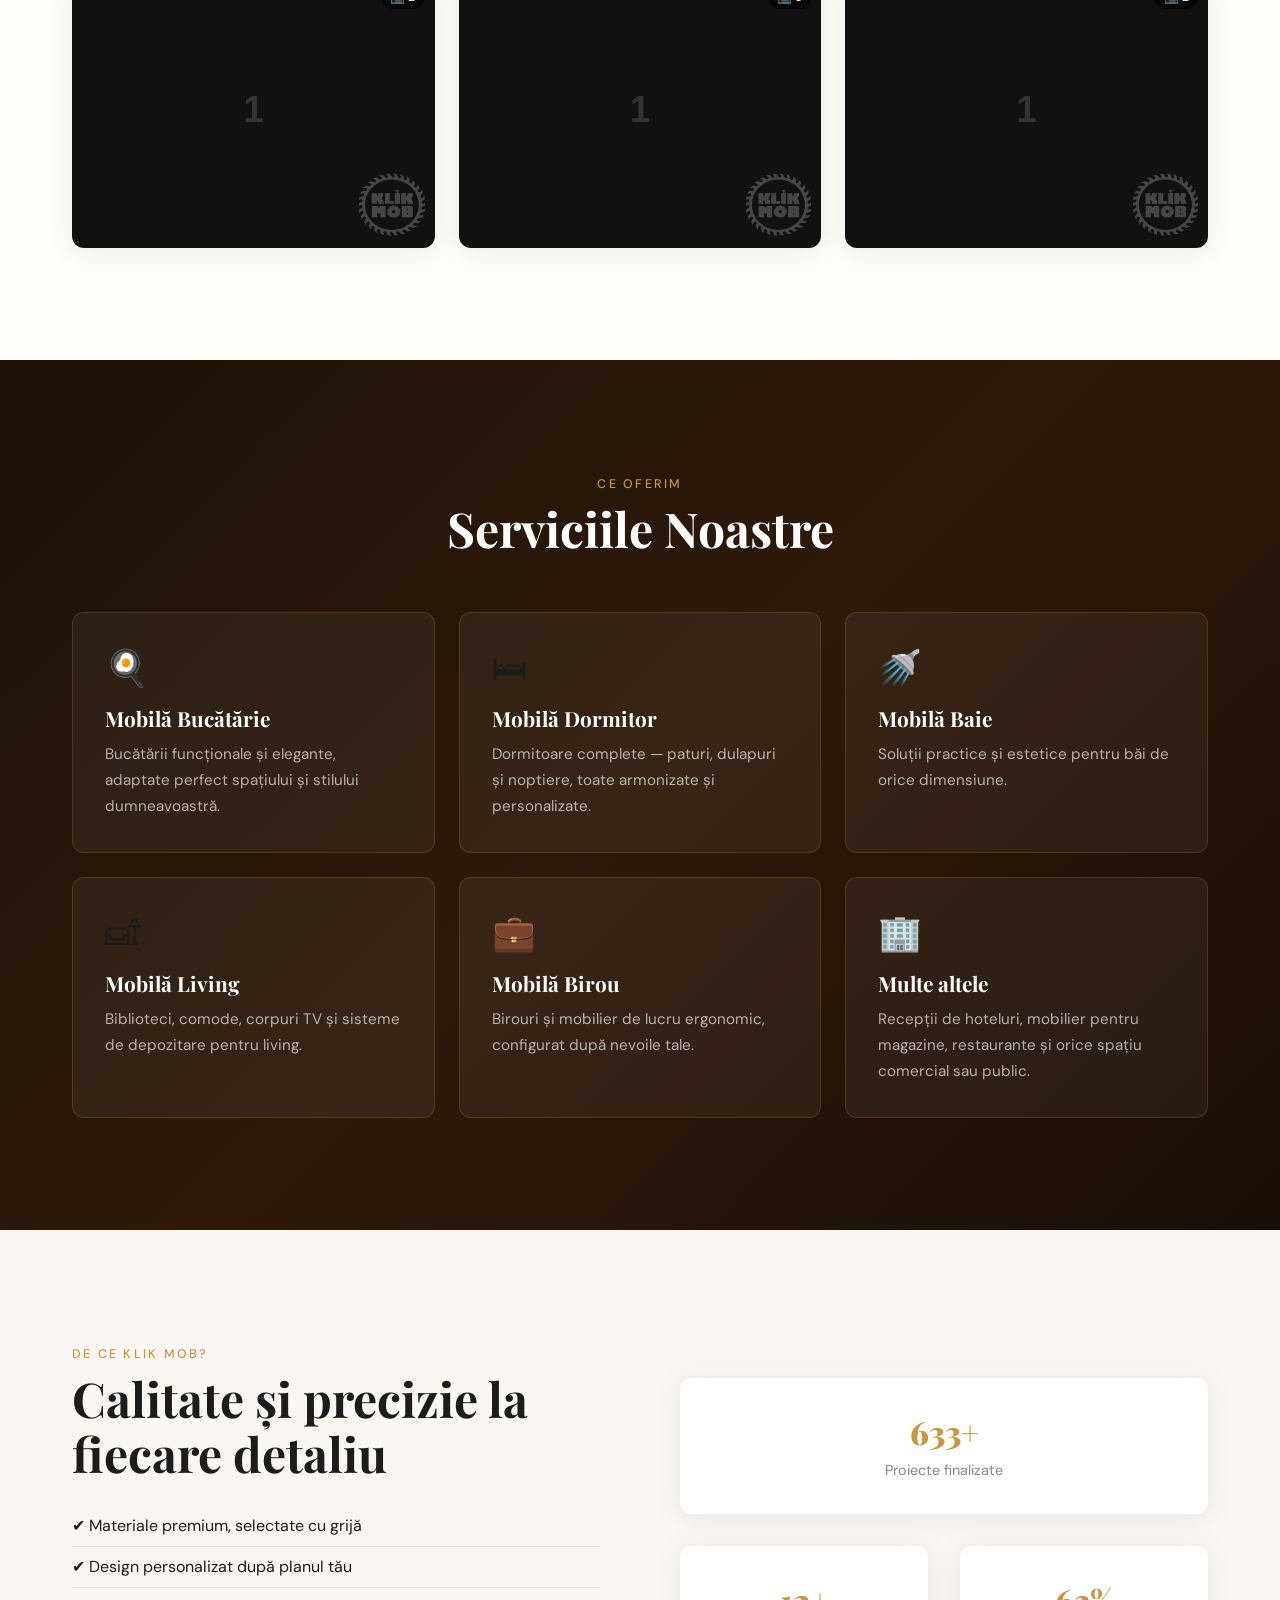
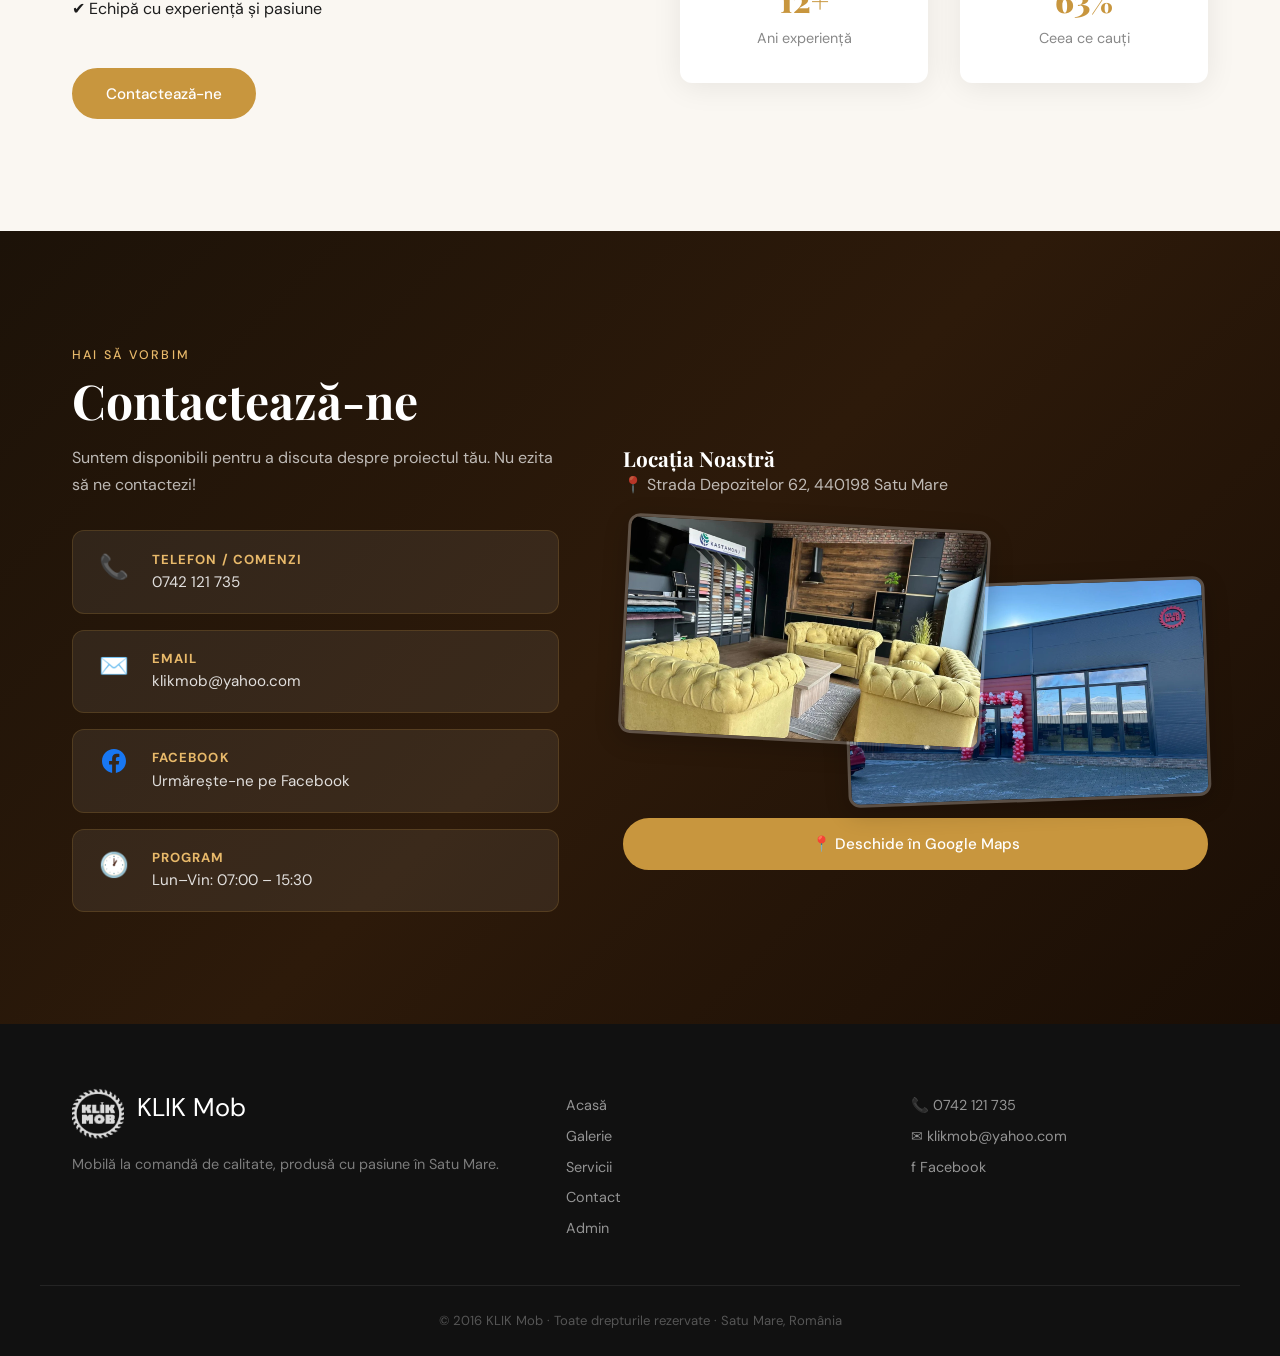
==== commit 42a1ed7d: "cleanup structura frontend" ====
--- a/index.html
+++ b/index.html
@@ -6,8 +6,8 @@
   <meta name="geo.placename" content="Satu Mare">
   <meta charset="UTF-8">
   <script>if (location.pathname.endsWith('index.html')) history.replaceState(null, '', '/');</script>
-  <link rel="icon" type="image/png" href="favicon.png">
-  <link rel="apple-touch-icon" href="logo.png">
+  <link rel="icon" type="image/png" href="assets/images/favicon.png">
+  <link rel="apple-touch-icon" href="assets/images/logo.png">
   <meta name="viewport" content="width=device-width, initial-scale=1.0, maximum-scale=1.0, user-scalable=no">
   <title>KLIK Mob — Mobilă la Comandă, Satu Mare</title>
   <meta name="description"
@@ -15,12 +15,12 @@
   <meta name="keywords" content="mobila la comanda, Satu Mare, bucatarie, dormitor, mobilier personalizat">
   <meta property="og:title" content="KLIK Mob — Mobilă la Comandă, Satu Mare">
   <meta property="og:description" content="Producem mobilă personalizată de înaltă calitate în Satu Mare.">
-  <meta property="og:image" content="logo.png">
+  <meta property="og:image" content="assets/images/logo.png">
   <link rel="preconnect" href="https://fonts.googleapis.com">
   <link
     href="https://fonts.googleapis.com/css2?family=Playfair+Display:wght@400;700;900&family=DM+Sans:wght@300;400;500&display=swap"
     rel="stylesheet">
-  <link rel="stylesheet" href="style.css">
+  <link rel="stylesheet" href="css/style.css">
 
 
 </head>
@@ -31,7 +31,7 @@
   <nav class="navbar" id="navbar">
     <div class="nav-inner">
       <a href="#acasa" class="logo-link">
-        <img src="logo.png" alt="KLIK Mob" class="nav-logo-img">
+        <img src="assets/images/logo.png" alt="KLIK Mob" class="nav-logo-img">
         <span class="logo-text">KLIK<em>Mob</em></span>
       </a>
       <button class="hamburger" id="hamburger" aria-label="Meniu">
@@ -210,10 +210,10 @@
         <p class="map-address">📍 Strada Depozitelor 62, 440198 Satu Mare</p>
         <div class="showroom-photos">
           <div class="showroom-photo showroom-top">
-            <img src="showroom-interior.png" alt="Interior showroom KLIK Mob">
+            <img src="assets/images/showroom-interior.png" alt="Interior showroom KLIK Mob">
           </div>
           <div class="showroom-photo showroom-bottom">
-            <img src="showroom-exterior.png" alt="Exterior showroom KLIK Mob">
+            <img src="assets/images/showroom-exterior.png" alt="Exterior showroom KLIK Mob">
           </div>
         </div>
         <a href="https://www.google.com/maps/place/KLIK+MOB/@47.7705233,22.8521067,17z/data=!3m1!4b1!4m6!3m5!1s0x4738077d5aed1965:0xda8eb084faf87229!8m2!3d47.7705233!4d22.8546816!16s%2Fg%2F11xz8t3p97?entry=ttu&g_ep=EgoyMDI2MDQwOC4wIKXMDSoASAFQAw%3D%3D"
@@ -231,7 +231,7 @@
     <div class="container footer-inner">
       <div class="footer-brand">
         <div class="footer-logo-wrap">
-          <img src="logo.png" alt="KLIK Mob" class="footer-logo-img">
+          <img src="assets/images/logo.png" alt="KLIK Mob" class="footer-logo-img">
           <div class="logo footer-logo-text">KLIK<span> Mob</span></div>
         </div>
         <p>Mobilă la comandă de calitate, produsă cu pasiune în Satu Mare.</p>
@@ -263,14 +263,14 @@
     <button class="lightbox-next-project" id="lightboxNextProject">»</button>
     <div class="lightbox-img-wrapper">
       <img src="" alt="" id="lightboxImg">
-      <div class="lightbox-watermark"><img src="logo.png" alt="" aria-hidden="true"></div>
+      <div class="lightbox-watermark"><img src="assets/images/logo.png" alt="" aria-hidden="true"></div>
     </div>
     <div id="lightboxDots"></div>
     <div class="lightbox-caption" id="lightboxCaption"></div>
   </div>
 
-  <script src="data.js"></script>
-  <script src="main.js"></script>
+  <script src="js/data.js"></script>
+  <script src="js/main.js"></script>
 </body>
 
-</html>+</html>
--- a/css/style.css
+++ b/css/style.css
@@ -0,0 +1,1331 @@
+/* =============================================
+   KLIK Mob — CSS Principal
+   Design: Rafinat, cald, cu accente aurii
+   ============================================= */
+
+:root {
+  --cream: #FAF7F2;
+  --warm-white: #FFFEF9;
+  --charcoal: #1C1C1C;
+  --dark: #111111;
+  --gold: #C8963E;
+  --gold-light: #E8B96A;
+  --gold-pale: #F5E6CA;
+  --brown: #6B4C2A;
+  --grey: #888888;
+  --grey-light: #E8E4DC;
+  --font-display: 'Playfair Display', serif;
+  --font-body: 'DM Sans', sans-serif;
+  --radius: 12px;
+  --shadow: 0 4px 30px rgba(0, 0, 0, 0.08);
+  --shadow-hover: 0 12px 50px rgba(0, 0, 0, 0.15);
+  --transition: 0.3s cubic-bezier(0.4, 0, 0.2, 1);
+}
+
+*,
+*::before,
+*::after {
+  box-sizing: border-box;
+  margin: 0;
+  padding: 0;
+}
+
+html {
+  scroll-behavior: smooth;
+}
+
+body {
+  font-family: var(--font-body);
+  background: var(--warm-white);
+  color: var(--charcoal);
+  overflow-x: hidden;
+}
+
+/* ---- TYPOGRAPHY ---- */
+h1,
+h2,
+h3 {
+  font-family: var(--font-display);
+  line-height: 1.15;
+}
+
+h1 {
+  font-size: clamp(2.8rem, 6vw, 5.5rem);
+  font-weight: 900;
+}
+
+h2 {
+  font-size: clamp(2rem, 4vw, 3rem);
+  font-weight: 700;
+}
+
+h3 {
+  font-size: 1.3rem;
+  font-weight: 700;
+}
+
+p {
+  line-height: 1.7;
+  color: #555;
+}
+
+a {
+  text-decoration: none;
+  color: inherit;
+}
+
+.container {
+  max-width: 1200px;
+  margin: 0 auto;
+  padding: 0 2rem;
+}
+
+/* ---- BUTTONS ---- */
+.btn {
+  display: inline-flex;
+  align-items: center;
+  justify-content: center;
+  padding: 0.85rem 2rem;
+  border-radius: 50px;
+  font-family: var(--font-body);
+  font-size: 0.95rem;
+  font-weight: 500;
+  cursor: pointer;
+  transition: var(--transition);
+  border: 2px solid transparent;
+}
+
+.btn-primary {
+  background: var(--gold);
+  color: #fff;
+  border-color: var(--gold);
+}
+
+.btn-primary:hover {
+  background: var(--brown);
+  border-color: var(--brown);
+  transform: translateY(-2px);
+  box-shadow: 0 8px 25px rgba(200, 150, 62, 0.4);
+}
+
+.btn-outline {
+  background: transparent;
+  color: #fff;
+  border-color: rgba(255, 255, 255, 0.6);
+}
+
+.btn-outline:hover {
+  background: rgba(255, 255, 255, 0.15);
+  border-color: #fff;
+}
+
+.full-width {
+  width: 100%;
+}
+
+/* ---- SECTION HEADERS ---- */
+.section-header {
+  text-align: center;
+  margin-bottom: 3.5rem;
+}
+
+.section-header p {
+  max-width: 560px;
+  margin: 0.75rem auto 0;
+}
+
+.section-header.light h2,
+.section-header.light p {
+  color: #fff;
+}
+
+.section-header.light p {
+  color: rgba(255, 255, 255, 0.75);
+}
+
+.section-tag {
+  display: inline-block;
+  font-size: 0.78rem;
+  font-weight: 500;
+  letter-spacing: 0.18em;
+  text-transform: uppercase;
+  color: var(--gold);
+  margin-bottom: 0.6rem;
+}
+
+/* ---- NAVBAR ---- */
+.navbar {
+  position: fixed;
+  top: 0;
+  left: 0;
+  right: 0;
+  z-index: 1000;
+  padding: 1.2rem 2rem;
+  transition: var(--transition);
+  background: transparent;
+}
+
+.navbar.scrolled {
+  background: rgba(255, 254, 249, 0.97);
+  backdrop-filter: blur(12px);
+  box-shadow: 0 2px 20px rgba(0, 0, 0, 0.08);
+  padding: 0.8rem 2rem;
+}
+
+.nav-inner {
+  max-width: 1200px;
+  margin: 0 auto;
+  display: flex;
+  align-items: center;
+  justify-content: space-between;
+}
+
+.logo-link {
+  display: flex;
+  align-items: center;
+  gap: 0.6rem;
+  text-decoration: none;
+}
+
+.nav-logo-img {
+  width: 44px;
+  height: 44px;
+  object-fit: contain;
+  filter: brightness(0) invert(1);
+  transition: var(--transition);
+}
+
+.navbar.scrolled .nav-logo-img {
+  filter: none drop-shadow(0 1px 3px rgba(0, 0, 0, 0.2));
+}
+
+.logo-text {
+  font-family: var(--font-display);
+  font-size: 1.5rem;
+  font-weight: 900;
+  color: #fff;
+  letter-spacing: -0.02em;
+}
+
+.navbar.scrolled .logo-text {
+  color: var(--charcoal);
+}
+
+.logo-text em {
+  color: var(--gold);
+  font-style: normal;
+}
+
+.footer-logo-wrap {
+  display: flex;
+  align-items: center;
+  gap: 0.8rem;
+  margin-bottom: 0.8rem;
+}
+
+.footer-logo-img {
+  width: 52px;
+  height: 52px;
+  object-fit: contain;
+  filter: brightness(0) invert(1);
+  opacity: 0.85;
+}
+
+.footer-logo-text {
+  font-size: 1.6rem !important;
+}
+
+.nav-links {
+  list-style: none;
+  display: flex;
+  gap: 2rem;
+  align-items: center;
+}
+
+.nav-links a {
+  font-size: 0.9rem;
+  font-weight: 500;
+  color: rgba(255, 255, 255, 0.9);
+  transition: var(--transition);
+  position: relative;
+}
+
+.navbar.scrolled .nav-links a {
+  color: var(--charcoal);
+}
+
+.nav-links a::after {
+  content: '';
+  position: absolute;
+  bottom: -3px;
+  left: 0;
+  width: 0;
+  height: 2px;
+  background: var(--gold);
+  transition: var(--transition);
+}
+
+.nav-links a:hover::after {
+  width: 100%;
+}
+
+.nav-links a:hover {
+  color: var(--gold);
+}
+
+.nav-admin {
+  background: var(--gold) !important;
+  color: #fff !important;
+  padding: 0.45rem 1.1rem;
+  border-radius: 20px;
+  font-size: 0.82rem !important;
+}
+
+.nav-admin:hover {
+  background: var(--brown) !important;
+}
+
+.hamburger {
+  display: none;
+  flex-direction: column;
+  gap: 5px;
+  cursor: pointer;
+  background: none;
+  border: none;
+  padding: 4px;
+}
+
+.hamburger span {
+  width: 24px;
+  height: 2px;
+  background: #fff;
+  display: block;
+  transition: var(--transition);
+  border-radius: 2px;
+}
+
+.navbar.scrolled .hamburger span {
+  background: var(--charcoal);
+}
+
+/* ---- HERO ---- */
+.hero {
+  min-height: 100vh;
+  position: relative;
+  display: flex;
+  align-items: center;
+  overflow: hidden;
+}
+
+.hero-bg {
+  position: absolute;
+  inset: 0;
+  background: url('../assets/images/dark-brown-wood-pattern.jpg') center / cover no-repeat;
+  background-color: #0a0400;
+}
+
+.hero-bg::before {
+  content: '';
+  position: absolute;
+  inset: 0;
+  background: linear-gradient(
+    160deg,
+    rgba(8, 3, 0, 0.55) 0%,
+    rgba(18, 7, 1, 0.38) 35%,
+    rgba(28, 12, 2, 0.30) 65%,
+    rgba(8, 3, 0, 0.55) 100%
+  );
+}
+
+.hero-bg::after {
+  content: '';
+  position: absolute;
+  inset: 0;
+  background: radial-gradient(ellipse at 68% 50%, rgba(200, 150, 62, 0.09) 0%, transparent 55%);
+}
+
+.hero-content {
+  position: relative;
+  z-index: 1;
+  max-width: 1200px;
+  margin: 0 auto;
+  padding: 0 2rem;
+  padding-top: 8rem;
+}
+
+.hero-label {
+  font-size: 0.82rem;
+  letter-spacing: 0.2em;
+  text-transform: uppercase;
+  color: var(--gold);
+  margin-bottom: 1.2rem;
+  font-weight: 500;
+}
+
+.hero-content h1 {
+  color: #fff;
+  margin-bottom: 1.5rem;
+}
+
+.hero-content h1 em {
+  color: var(--gold-light);
+  font-style: italic;
+}
+
+.hero-sub {
+  max-width: 560px;
+  font-size: 1.1rem;
+  color: rgba(255, 255, 255, 0.7);
+  margin-bottom: 2.5rem;
+}
+
+.hero-btns {
+  display: flex;
+  gap: 1rem;
+  flex-wrap: wrap;
+}
+
+/* ---- GALLERY ---- */
+.galerie-section {
+  padding: 7rem 0;
+  background: var(--warm-white);
+}
+
+.tabs {
+  display: flex;
+  gap: 0.6rem;
+  justify-content: center;
+  flex-wrap: wrap;
+  margin-bottom: 3rem;
+}
+
+.tab-btn {
+  padding: 0.55rem 1.3rem;
+  border: 2px solid var(--grey-light);
+  background: #fff;
+  border-radius: 50px;
+  font-family: var(--font-body);
+  font-size: 0.88rem;
+  font-weight: 500;
+  cursor: pointer;
+  color: #777;
+  transition: var(--transition);
+}
+
+.tab-btn:hover,
+.tab-btn.active {
+  background: var(--gold);
+  border-color: var(--gold);
+  color: #fff;
+}
+
+.gallery-grid {
+  display: grid;
+  grid-template-columns: repeat(auto-fill, minmax(280px, 1fr));
+  gap: 1.5rem;
+}
+
+.gallery-item {
+  border-radius: var(--radius);
+  overflow: hidden;
+  cursor: pointer;
+  box-shadow: var(--shadow);
+  transition: var(--transition);
+  position: relative;
+  aspect-ratio: 4/3;
+  animation: fadeIn 0.4s ease;
+}
+
+@keyframes fadeIn {
+  from {
+    opacity: 0;
+    transform: translateY(15px)
+  }
+
+  to {
+    opacity: 1;
+    transform: none
+  }
+}
+
+.gallery-item:hover {
+  transform: translateY(-6px);
+  box-shadow: var(--shadow-hover);
+}
+
+.gallery-item img {
+  width: 100%;
+  height: 100%;
+  object-fit: cover;
+  display: block;
+  transition: transform 0.5s ease;
+}
+
+.gallery-item:hover img {
+  transform: scale(1.05);
+}
+
+.gallery-item .item-overlay {
+  position: absolute;
+  bottom: 0;
+  left: 0;
+  right: 0;
+  background: linear-gradient(transparent, rgba(0, 0, 0, 0.7));
+  padding: 1.5rem 1rem 1rem;
+  transform: translateY(100%);
+  transition: var(--transition);
+}
+
+.gallery-item:hover .item-overlay {
+  transform: none;
+}
+
+.item-overlay h4 {
+  color: #fff;
+  font-size: 0.95rem;
+  margin-bottom: 0.2rem;
+}
+
+.item-overlay span {
+  color: var(--gold-light);
+  font-size: 0.78rem;
+  letter-spacing: 0.1em;
+  text-transform: uppercase;
+}
+
+.gallery-placeholder {
+  background: linear-gradient(135deg, var(--gold-pale), var(--cream));
+  width: 100%;
+  height: 100%;
+  display: flex;
+  flex-direction: column;
+  align-items: center;
+  justify-content: center;
+  font-size: 3rem;
+}
+
+.gallery-placeholder p {
+  font-size: 0.9rem;
+  color: var(--brown);
+  margin-top: 0.5rem;
+}
+
+.gallery-empty {
+  grid-column: 1/-1;
+  text-align: center;
+  padding: 4rem 2rem;
+  color: var(--grey);
+}
+
+.empty-icon {
+  font-size: 3rem;
+  margin-bottom: 1rem;
+}
+
+/* ---- SERVICII ---- */
+.servicii-section {
+  padding: 7rem 0;
+  background: linear-gradient(135deg, #1C1208 0%, #2d1a0a 50%, #1a0e05 100%);
+}
+
+.servicii-grid {
+  display: grid;
+  grid-template-columns: repeat(auto-fit, minmax(280px, 1fr));
+  gap: 1.5rem;
+}
+
+.serviciu-card {
+  background: rgba(255, 255, 255, 0.05);
+  border: 1px solid rgba(200, 150, 62, 0.2);
+  border-radius: var(--radius);
+  padding: 2rem;
+  transition: var(--transition);
+}
+
+.s-icon {
+  font-size: 2.2rem;
+  margin-bottom: 1rem;
+}
+
+.serviciu-card h3 {
+  color: #fff;
+  margin-bottom: 0.7rem;
+}
+
+.serviciu-card p {
+  color: rgba(255, 255, 255, 0.65);
+  font-size: 0.95rem;
+}
+
+/* ---- DE CE NOI ---- */
+.denoi-section {
+  padding: 7rem 0;
+  background: var(--cream);
+}
+
+.denoi-inner {
+  display: grid;
+  grid-template-columns: 1fr 1fr;
+  gap: 5rem;
+  align-items: center;
+}
+
+.denoi-text h2 {
+  margin-bottom: 1.5rem;
+}
+
+.check-list {
+  list-style: none;
+  margin-bottom: 2.5rem;
+}
+
+.check-list li {
+  padding: 0.6rem 0;
+  border-bottom: 1px solid var(--grey-light);
+  font-size: 1rem;
+  color: var(--charcoal);
+  font-weight: 400;
+}
+
+.check-list li:last-child {
+  border-bottom: none;
+}
+
+.denoi-stats {
+  display: grid;
+  grid-template-columns: 1fr 1fr;
+  gap: 2rem;
+}
+
+.stat {
+  background: #fff;
+  border-radius: var(--radius);
+  padding: 2rem;
+  text-align: center;
+  box-shadow: var(--shadow);
+}
+
+.stat:first-child {
+  grid-column: 1/-1;
+}
+
+.stat-num {
+  font-family: var(--font-display);
+  font-size: 3.5rem;
+  font-weight: 900;
+  color: var(--gold);
+}
+
+.stat>span {
+  font-size: 2rem;
+  color: var(--gold);
+  font-family: var(--font-display);
+  font-weight: 900;
+}
+
+.stat p {
+  font-size: 0.9rem;
+  color: var(--grey);
+  margin-top: 0.3rem;
+}
+
+/* ---- LOCATIE ---- */
+.locatie-section {
+  padding: 7rem 0;
+  background: var(--warm-white);
+}
+
+.map-wrapper {
+  border-radius: var(--radius);
+  overflow: hidden;
+  box-shadow: var(--shadow-hover);
+  position: relative;
+  min-height: 450px;
+}
+
+.map-wrapper iframe {
+  display: block;
+  border-radius: var(--radius);
+}
+
+.map-fallback {
+  position: absolute;
+  inset: 0;
+  background: var(--gold-pale);
+  display: flex;
+  align-items: center;
+  justify-content: center;
+  display: none;
+}
+
+.pin-icon {
+  font-size: 4rem;
+  margin-bottom: 1rem;
+}
+
+.map-pin-display {
+  text-align: center;
+}
+
+.map-pin-display h3 {
+  font-size: 1.8rem;
+  margin-bottom: 0.5rem;
+}
+
+/* ---- CONTACT ---- */
+.contact-section {
+  padding: 7rem 0;
+  background: var(--cream);
+}
+
+.contact-inner {
+  display: grid;
+  grid-template-columns: 1fr 1.2fr;
+  gap: 4rem;
+  align-items: flex-start;
+}
+
+.contact-info h2 {
+  margin-bottom: 1rem;
+}
+
+.contact-info>p {
+  margin-bottom: 2rem;
+}
+
+.contact-items {
+  display: flex;
+  flex-direction: column;
+  gap: 1rem;
+}
+
+.contact-item {
+  display: flex;
+  align-items: flex-start;
+  gap: 1rem;
+  padding: 1.2rem;
+  background: #fff;
+  border-radius: var(--radius);
+  box-shadow: var(--shadow);
+  transition: var(--transition);
+}
+
+a.contact-item:hover {
+  transform: translateX(4px);
+  box-shadow: var(--shadow-hover);
+}
+
+.c-icon {
+  font-size: 1.5rem;
+  flex-shrink: 0;
+  width: 44px;
+  text-align: center;
+}
+
+.contact-item strong {
+  display: block;
+  font-size: 0.82rem;
+  color: var(--grey);
+  text-transform: uppercase;
+  letter-spacing: 0.08em;
+  margin-bottom: 0.2rem;
+}
+
+.contact-item span {
+  font-size: 0.95rem;
+  color: var(--charcoal);
+  line-height: 1.5;
+}
+
+.contact-form-wrap {
+  background: #fff;
+  border-radius: var(--radius);
+  padding: 2.5rem;
+  box-shadow: var(--shadow);
+}
+
+.contact-form h3 {
+  margin-bottom: 1.8rem;
+  font-size: 1.4rem;
+}
+
+.form-group {
+  margin-bottom: 1.2rem;
+}
+
+.form-group label {
+  display: block;
+  font-size: 0.85rem;
+  font-weight: 500;
+  margin-bottom: 0.4rem;
+  color: #444;
+}
+
+.form-group input,
+.form-group select,
+.form-group textarea {
+  width: 100%;
+  padding: 0.8rem 1rem;
+  border: 2px solid var(--grey-light);
+  border-radius: 8px;
+  font-family: var(--font-body);
+  font-size: 0.95rem;
+  color: var(--charcoal);
+  background: var(--warm-white);
+  transition: var(--transition);
+  outline: none;
+}
+
+.form-group input:focus,
+.form-group select:focus,
+.form-group textarea:focus {
+  border-color: var(--gold);
+  background: #fff;
+}
+
+.form-success {
+  display: none;
+  text-align: center;
+  margin-top: 1rem;
+  color: #2d7a2d;
+  font-weight: 500;
+  padding: 1rem;
+  background: #e8f5e9;
+  border-radius: 8px;
+}
+
+/* ---- FOOTER ---- */
+.footer {
+  background: var(--dark);
+  padding: 4rem 0 0;
+}
+
+.footer-inner {
+  display: grid;
+  grid-template-columns: 1.5fr 1fr 1fr;
+  gap: 3rem;
+  padding-bottom: 3rem;
+  border-bottom: 1px solid rgba(255, 255, 255, 0.08);
+}
+
+.footer-brand .logo {
+  color: #fff;
+  font-size: 1.8rem;
+  margin-bottom: 0.8rem;
+  display: block;
+}
+
+.footer-brand p {
+  color: rgba(255, 255, 255, 0.45);
+  font-size: 0.9rem;
+  line-height: 1.6;
+}
+
+.footer-links,
+.footer-contact {
+  display: flex;
+  flex-direction: column;
+  gap: 0.8rem;
+  margin-top: 0.5rem;
+}
+
+.footer-links a,
+.footer-contact a {
+  color: rgba(255, 255, 255, 0.55);
+  font-size: 0.9rem;
+  transition: var(--transition);
+}
+
+.footer-links a:hover,
+.footer-contact a:hover {
+  color: var(--gold);
+}
+
+.footer-bottom {
+  text-align: center;
+  padding: 1.5rem;
+  color: rgba(255, 255, 255, 0.3);
+  font-size: 0.82rem;
+}
+
+/* ---- LIGHTBOX ---- */
+.lightbox {
+  display: none;
+  position: fixed;
+  inset: 0;
+  z-index: 9999;
+  background: rgba(0, 0, 0, 0.95);
+  align-items: center;
+  justify-content: center;
+}
+
+.lightbox.open {
+  display: flex;
+}
+
+.lightbox-img-wrapper {
+  position: relative;
+  line-height: 0;
+  border-radius: 8px;
+}
+
+#lightboxImg {
+  max-width: 90vw;
+  max-height: 85vh;
+  object-fit: contain;
+  border-radius: 8px;
+  display: block;
+}
+
+.lightbox-close,
+.lightbox-prev,
+.lightbox-next {
+  position: absolute;
+  z-index: 1;
+  background: rgba(255, 255, 255, 0.1);
+  border: none;
+  color: #fff;
+  cursor: pointer;
+  border-radius: 50%;
+  width: 48px;
+  height: 48px;
+  font-size: 1.4rem;
+  display: flex;
+  align-items: center;
+  justify-content: center;
+  transition: var(--transition);
+}
+
+.lightbox-close:hover,
+.lightbox-prev:hover,
+.lightbox-next:hover {
+  background: var(--gold);
+}
+
+.lightbox-close {
+  top: 1.5rem;
+  right: 1.5rem;
+}
+
+.lightbox-prev {
+  left: 1.5rem;
+  top: calc(50% - 32px);
+  transform: translateY(-50%);
+  font-size: 2rem;
+}
+
+.lightbox-next {
+  right: 1.5rem;
+  top: calc(50% - 32px);
+  transform: translateY(-50%);
+  font-size: 2rem;
+}
+
+.lightbox-prev-project,
+.lightbox-next-project {
+  position: absolute;
+  z-index: 1;
+  background: rgba(255, 255, 255, 0.07);
+  border: 1px solid rgba(255, 255, 255, 0.2);
+  color: rgba(255, 255, 255, 0.6);
+  cursor: pointer;
+  border-radius: 50%;
+  width: 40px;
+  height: 40px;
+  font-size: 1.1rem;
+  display: flex;
+  align-items: center;
+  justify-content: center;
+  transition: var(--transition);
+}
+
+.lightbox-prev-project:hover,
+.lightbox-next-project:hover {
+  background: rgba(255, 255, 255, 0.15);
+  color: #fff;
+}
+
+.lightbox-prev-project {
+  left: 1.5rem;
+  top: calc(50% + 36px);
+  transform: translateY(-50%);
+}
+
+.lightbox-next-project {
+  right: 1.5rem;
+  top: calc(50% + 36px);
+  transform: translateY(-50%);
+}
+
+.lightbox-caption {
+  position: absolute;
+  bottom: 2rem;
+  left: 50%;
+  transform: translateX(-50%);
+  color: rgba(255, 255, 255, 0.7);
+  font-size: 0.9rem;
+  text-align: center;
+}
+
+/* ---- RESPONSIVE ---- */
+@media (max-width: 900px) {
+  .denoi-inner {
+    grid-template-columns: 1fr;
+    gap: 3rem;
+  }
+
+  .contact-inner {
+    grid-template-columns: 1fr;
+  }
+
+  .footer-inner {
+    grid-template-columns: 1fr 1fr;
+  }
+}
+
+@media (max-width: 768px) {
+  .hamburger {
+    display: flex;
+  }
+
+  .nav-links {
+    position: fixed !important;
+    top: 0 !important;
+    left: 0 !important;
+    right: 0 !important;
+    bottom: 0 !important;
+    width: 100% !important;
+    height: 100% !important;
+    z-index: 10000;
+    background: var(--dark);
+    flex-direction: column;
+    justify-content: center;
+    align-items: center;
+    gap: 2rem;
+    transform: translateX(100%);
+    transition: var(--transition);
+    overflow: hidden !important;
+    touch-action: none;
+  }
+
+  .nav-links.open {
+    transform: translateX(0) !important;
+    position: fixed !important;
+    top: 0 !important;
+    left: 0 !important;
+    right: 0 !important;
+    bottom: 0 !important;
+    width: 100vw !important;
+    height: 100vh !important;
+    z-index: 10000 !important;
+  }
+
+  .nav-links a {
+    color: #fff !important;
+    font-size: 1.2rem;
+  }
+
+  .footer-inner {
+    grid-template-columns: 1fr;
+  }
+
+  .denoi-stats {
+    grid-template-columns: 1fr;
+  }
+
+  .stat:first-child {
+    grid-column: auto;
+  }
+}
+
+@media (max-width: 480px) {
+  .gallery-grid {
+    grid-template-columns: 1fr 1fr;
+  }
+
+  .hero-btns {
+    flex-direction: column;
+  }
+
+  .tabs {
+    gap: 0.4rem;
+  }
+
+  .tab-btn {
+    padding: 0.45rem 0.9rem;
+    font-size: 0.8rem;
+  }
+}
+
+/* ---- GALLERY IMAGE COUNT BADGE ---- */
+.gallery-img-count {
+  position: absolute;
+  top: 0.6rem;
+  right: 0.6rem;
+  background: rgba(0, 0, 0, 0.6);
+  color: #fff;
+  font-size: 0.75rem;
+  padding: 0.25rem 0.6rem;
+  border-radius: 20px;
+}
+
+/* ---- LIGHTBOX DOTS ---- */
+#lightboxDots {
+  position: absolute;
+  bottom: 1rem;
+  left: 50%;
+  transform: translateX(-50%);
+  display: flex;
+  gap: 0.5rem;
+}
+
+.lb-dot {
+  width: 8px;
+  height: 8px;
+  border-radius: 50%;
+  background: rgba(255, 255, 255, 0.4);
+  cursor: pointer;
+  transition: var(--transition);
+}
+
+.lb-dot.active {
+  background: var(--gold);
+  transform: scale(1.3);
+}
+
+.showroom-photos {
+  position: relative;
+  height: 280px;
+  margin-bottom: 1rem;
+  margin-top: 1.5rem;
+  /* Aici am mărit spațiul pentru a preveni suprapunerea */
+}
+
+.showroom-photo {
+  position: absolute;
+  width: 62%;
+  height: 220px;
+  border-radius: 12px;
+  overflow: hidden;
+  border: 3px solid #fff;
+  box-shadow: 0 6px 24px rgba(0, 0, 0, 0.2);
+}
+
+.showroom-photo img {
+  width: 100%;
+  height: 100%;
+  object-fit: cover;
+  display: block;
+}
+
+.showroom-top {
+  left: 0;
+  top: 0;
+  transform: rotate(3deg);
+  z-index: 2;
+}
+
+.showroom-bottom {
+  right: 0;
+  bottom: 0;
+  transform: rotate(-2deg);
+  z-index: 1;
+}
+
+.contact-map {
+  padding-top: 0;
+}
+
+/* Aliniere la nivelul paragrafului pe desktop */
+@media (min-width: 901px) {
+  .contact-map {
+    margin-top: 6.5rem;
+  }
+}
+
+/* Păstrăm o spațiere normală când elementele se așază unul sub altul pe mobil */
+@media (max-width: 900px) {
+  .contact-map {
+    margin-top: 2rem;
+  }
+}
+
+/* ---- WATERMARK LOGO ---- */
+.watermark-logo {
+  position: absolute;
+  bottom: 10px;
+  right: 10px;
+  width: 18%;
+  pointer-events: none;
+  z-index: 3;
+  opacity: 0.22;
+}
+
+.watermark-logo img {
+  width: 100%;
+  height: auto;
+  display: block;
+  filter: brightness(0) invert(1);
+}
+
+/* ---- CONTACT FUNDAL MARO ---- */
+.contact-section {
+  background: linear-gradient(135deg, #1C1208 0%, #2d1a0a 50%, #1a0e05 100%) !important;
+}
+
+.contact-section .section-tag {
+  color: var(--gold-light);
+}
+
+.contact-section .contact-info h2,
+.contact-map h3 {
+  color: #fff;
+}
+
+.contact-section .contact-info>p,
+.contact-map .map-address {
+  color: rgba(255, 255, 255, 0.7);
+}
+
+.contact-item {
+  background: rgba(255, 255, 255, 0.07) !important;
+  border: 1px solid rgba(200, 150, 62, 0.2) !important;
+  box-shadow: none !important;
+}
+
+.contact-item strong {
+  color: var(--gold-light) !important;
+}
+
+.contact-item span {
+  color: rgba(255, 255, 255, 0.85) !important;
+}
+
+a.contact-item:hover {
+  background: rgba(200, 150, 62, 0.15) !important;
+  border-color: var(--gold) !important;
+}
+
+.showroom-photo {
+  border-color: rgba(255, 255, 255, 0.25) !important;
+}
+
+/* ---- NAVBAR LOGO NEGRU LA SCROLL ---- */
+.navbar.scrolled .nav-logo-img {
+  filter: brightness(0) !important;
+}
+
+/* ---- SERVICIU CARD - fara highlight ---- */
+.serviciu-card {
+  user-select: none;
+  -webkit-user-select: none;
+  -webkit-tap-highlight-color: transparent;
+  cursor: default;
+}
+
+
+
+
+
+/* ---- LIGHTBOX WATERMARK ---- */
+.lightbox-watermark {
+  position: absolute;
+  bottom: 10px;
+  right: 10px;
+  width: 13%;
+  min-width: 28px;
+  max-width: 70px;
+  pointer-events: none;
+  opacity: 0.22;
+  filter: brightness(0) invert(1);
+}
+
+.lightbox-watermark img {
+  width: 100%;
+  height: auto;
+  display: block;
+}
+
+/* ---- HAMBURGER MENU FIX ---- */
+
+
+.menu-close {
+  display: none;
+  position: absolute;
+  top: 1.5rem;
+  right: 1.5rem;
+  background: rgba(255, 255, 255, 0.1);
+  border: none;
+  color: #fff;
+  font-size: 1.8rem;
+  cursor: pointer;
+  z-index: 1000;
+  line-height: 1;
+  padding: 0.5rem 0.8rem;
+  border-radius: 50%;
+  transition: var(--transition);
+}
+
+.menu-close:hover {
+  background: var(--gold);
+}
+
+@media (max-width: 768px) {
+  .menu-close {
+    display: block;
+  }
+}
+
+/* ---- MENU OPEN - fara position fixed ---- */
+body.menu-open {
+  overflow: hidden;
+}
+
+/* ---- PAGINATIE GALERIE ---- */
+.gallery-pagination {
+  display: flex;
+  align-items: center;
+  justify-content: center;
+  gap: 1.5rem;
+  margin-top: 2.5rem;
+  padding: 0.5rem;
+}
+
+.pag-btn {
+  width: 44px;
+  height: 44px;
+  border-radius: 50%;
+  border: 2px solid var(--gold);
+  background: transparent;
+  color: var(--gold);
+  font-size: 1.5rem;
+  cursor: pointer;
+  display: flex;
+  align-items: center;
+  justify-content: center;
+  transition: var(--transition);
+  font-family: var(--font-body);
+  line-height: 1;
+}
+
+.pag-btn:hover:not(:disabled) {
+  background: var(--gold);
+  color: #fff;
+  transform: scale(1.1);
+}
+
+.pag-btn:disabled {
+  opacity: 0.3;
+  cursor: default;
+  border-color: var(--grey);
+  color: var(--grey);
+}
+
+.pag-info {
+  font-family: var(--font-display);
+  font-size: 1.1rem;
+  font-weight: 700;
+  color: var(--charcoal);
+  min-width: 60px;
+  text-align: center;
+}
